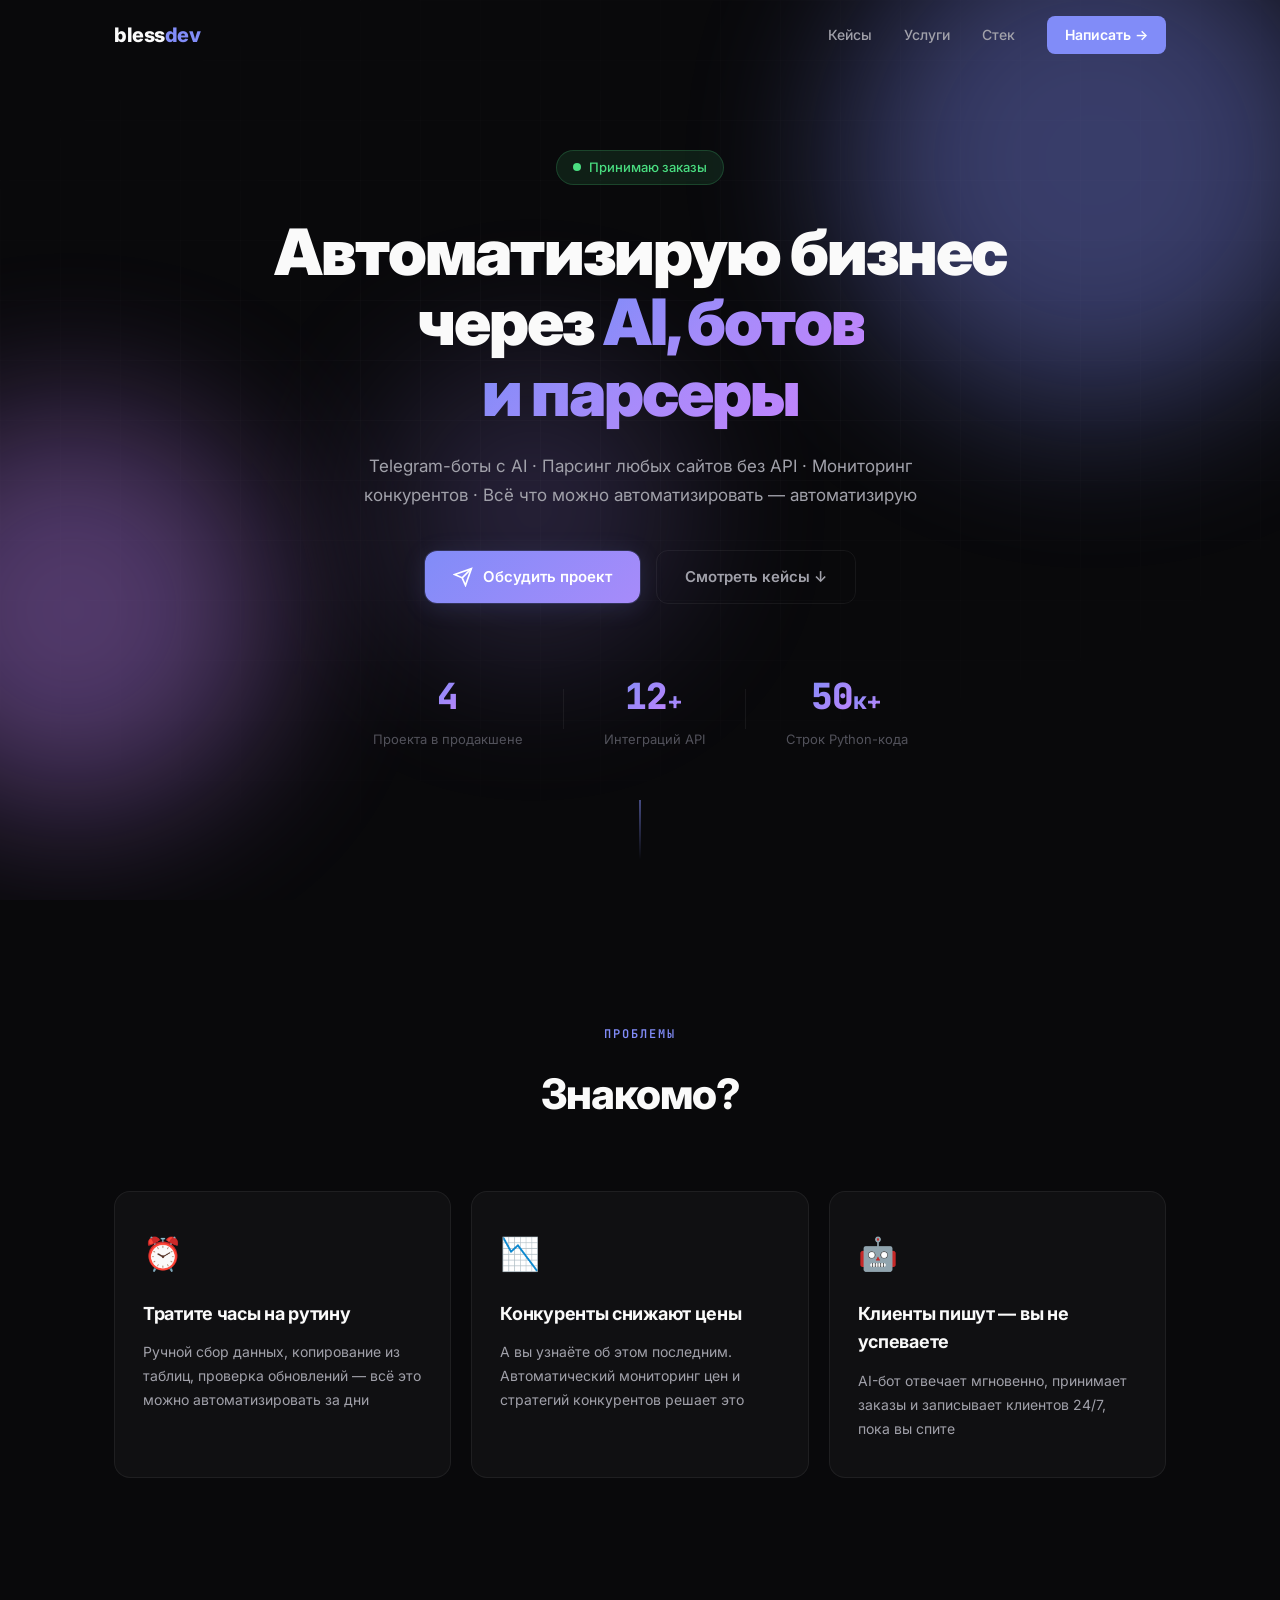
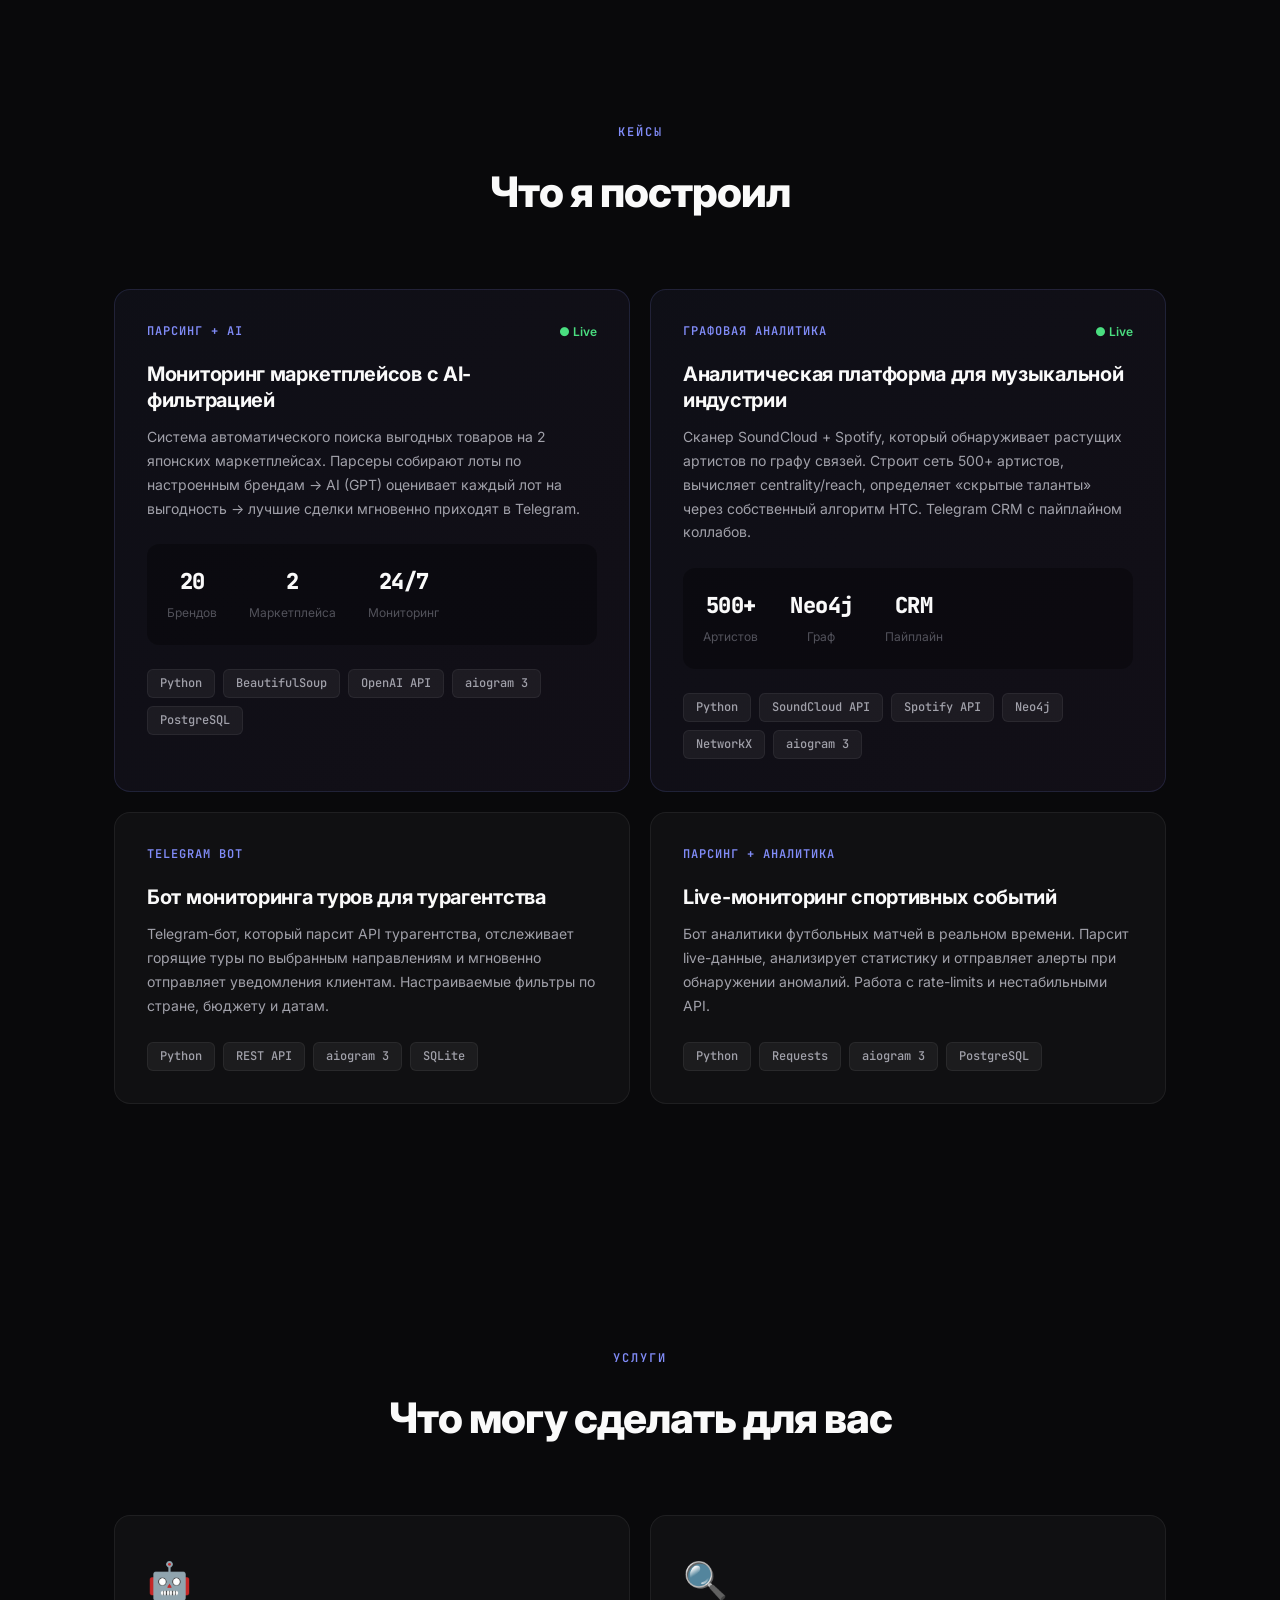
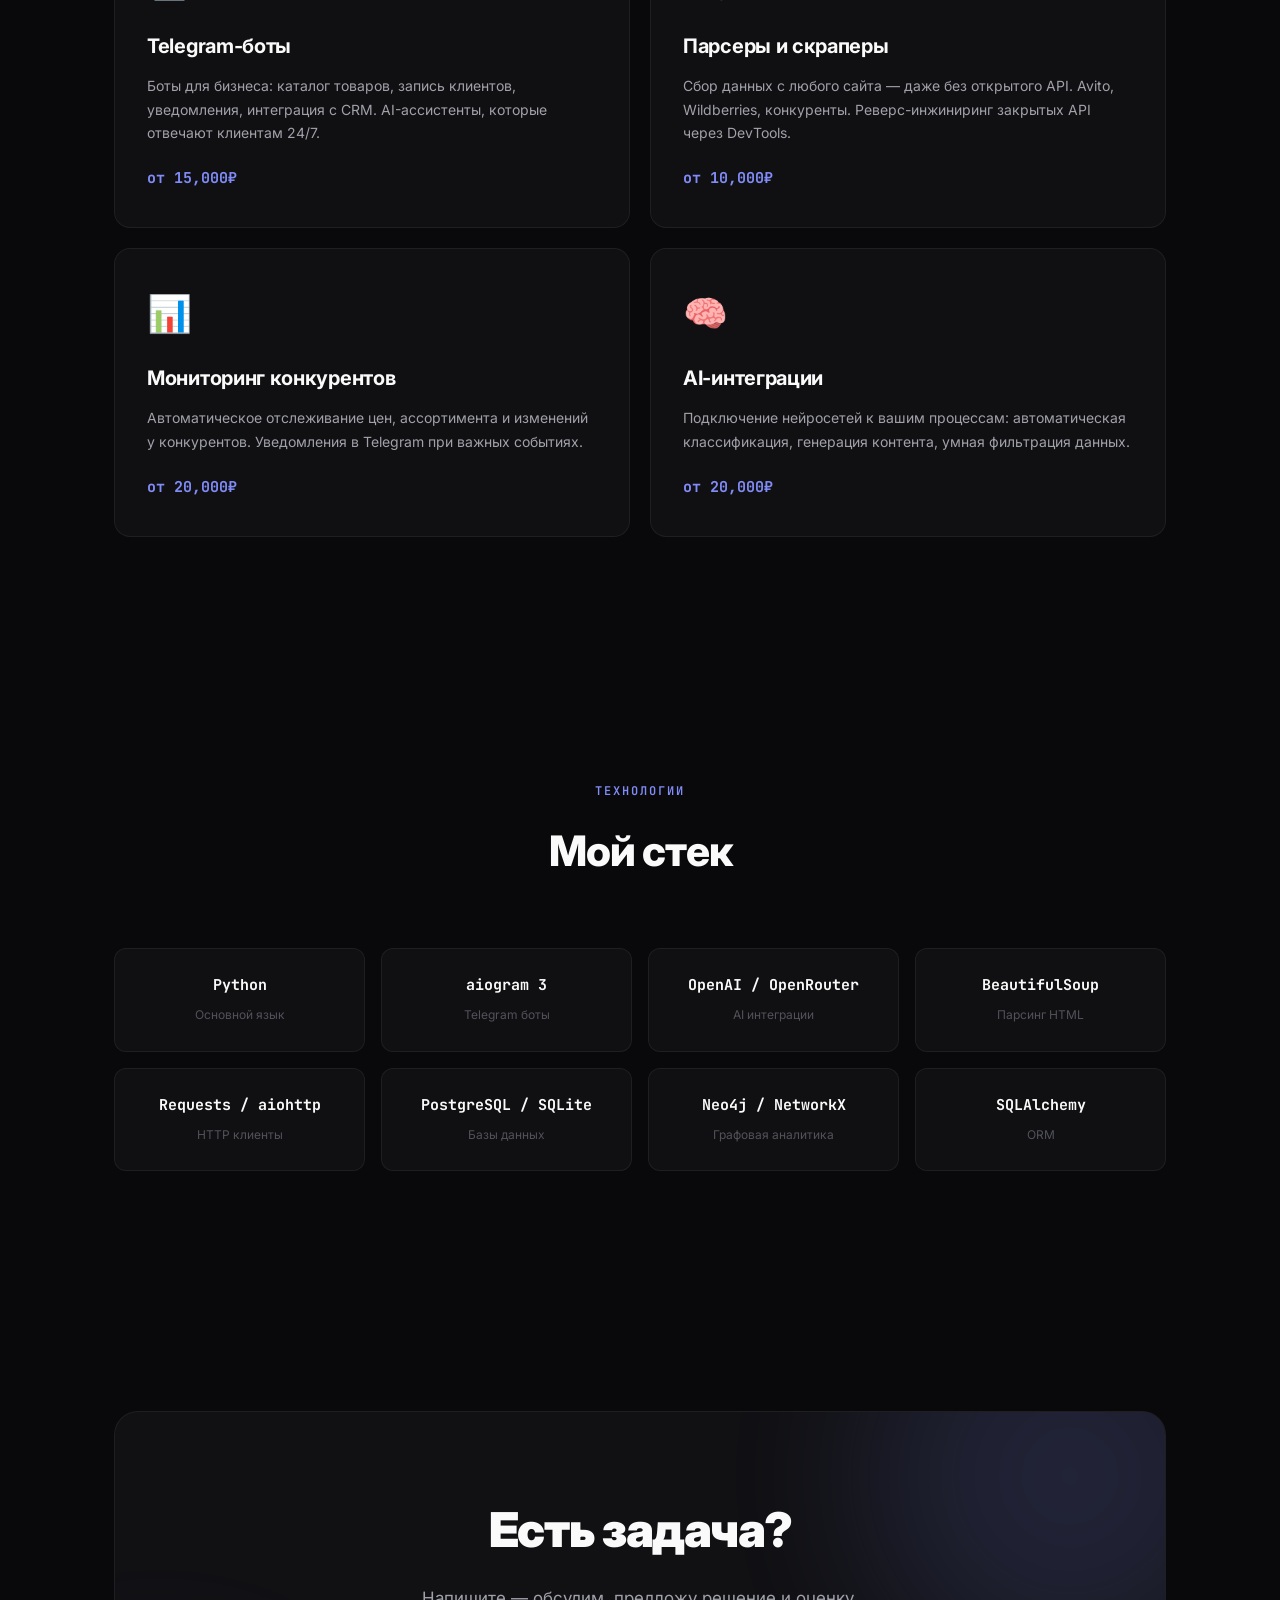
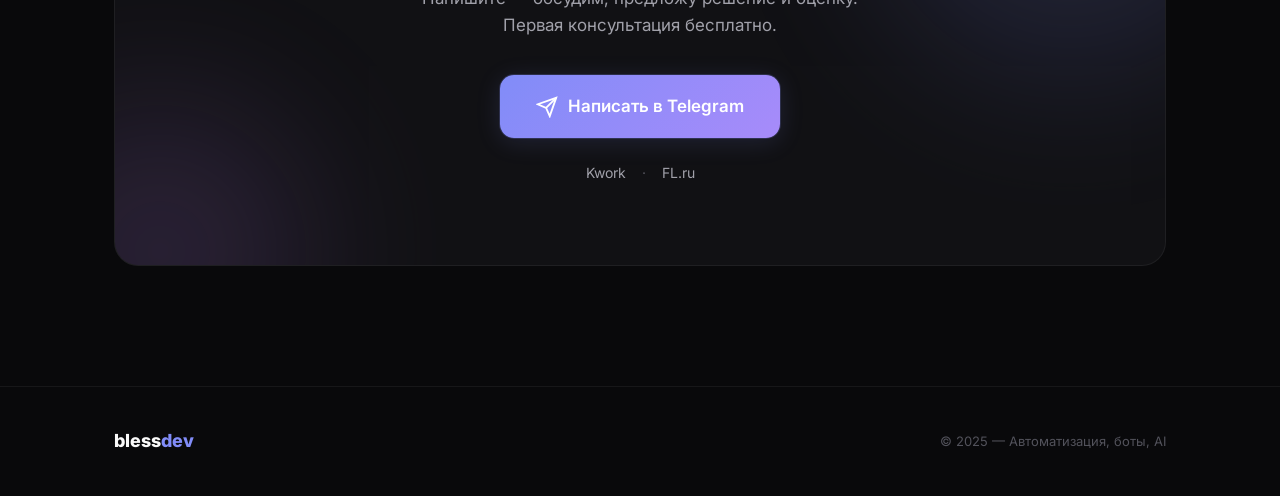
==== index.html @ cd373b8a "Initial portfolio site" ====
<!DOCTYPE html>
<html lang="ru">

<head>
    <meta charset="UTF-8">
    <meta name="viewport" content="width=device-width, initial-scale=1.0">
    <title>blessdev — Автоматизация бизнеса через AI, ботов и парсеры</title>
    <meta name="description"
        content="Разрабатываю Telegram-ботов, парсеры и AI-интеграции для бизнеса. Ваш конкурент уже автоматизировался — пора и вам.">
    <link rel="preconnect" href="https://fonts.googleapis.com">
    <link rel="preconnect" href="https://fonts.gstatic.com" crossorigin>
    <link
        href="https://fonts.googleapis.com/css2?family=Inter:wght@400;500;600;700;800;900&family=JetBrains+Mono:wght@400;500&display=swap"
        rel="stylesheet">
    <link rel="stylesheet" href="style.css">
</head>

<body>
    <!-- Cursor glow -->
    <div class="cursor-glow" id="cursorGlow"></div>

    <!-- Navigation -->
    <nav class="nav" id="nav">
        <div class="nav-container">
            <a href="#" class="nav-logo">bless<span>dev</span></a>
            <div class="nav-links">
                <a href="#cases">Кейсы</a>
                <a href="#services">Услуги</a>
                <a href="#stack">Стек</a>
                <a href="https://t.me/blessdev_off" target="_blank" class="nav-cta">Написать →</a>
            </div>
        </div>
    </nav>

    <!-- Hero -->
    <section class="hero" id="hero">
        <div class="hero-bg">
            <div class="grid-lines"></div>
            <div class="gradient-orb orb-1"></div>
            <div class="gradient-orb orb-2"></div>
            <div class="gradient-orb orb-3"></div>
        </div>
        <div class="hero-content">
            <div class="hero-badge">
                <span class="pulse"></span>
                Принимаю заказы
            </div>
            <h1>
                Автоматизирую бизнес<br>
                через <span class="gradient-text">AI, ботов</span><br>
                <span class="gradient-text">и парсеры</span>
            </h1>
            <p class="hero-sub">
                Telegram-боты с AI · Парсинг любых сайтов без API · Мониторинг конкурентов ·
                Всё что можно автоматизировать — автоматизирую
            </p>
            <div class="hero-actions">
                <a href="https://t.me/blessdev_off" target="_blank" class="btn btn-primary">
                    <svg width="20" height="20" viewBox="0 0 24 24" fill="none" stroke="currentColor" stroke-width="2">
                        <path d="M22 2L11 13" />
                        <path d="M22 2L15 22L11 13L2 9L22 2Z" />
                    </svg>
                    Обсудить проект
                </a>
                <a href="#cases" class="btn btn-ghost">Смотреть кейсы ↓</a>
            </div>
            <div class="hero-stats">
                <div class="stat">
                    <span class="stat-number" data-target="4">0</span>
                    <span class="stat-label">Проекта в продакшене</span>
                </div>
                <div class="stat-divider"></div>
                <div class="stat">
                    <span class="stat-number" data-target="12">0</span><span class="stat-suffix">+</span>
                    <span class="stat-label">Интеграций API</span>
                </div>
                <div class="stat-divider"></div>
                <div class="stat">
                    <span class="stat-number" data-target="50">0</span><span class="stat-suffix">к+</span>
                    <span class="stat-label">Строк Python-кода</span>
                </div>
            </div>
        </div>
        <div class="scroll-indicator">
            <div class="scroll-line"></div>
        </div>
    </section>

    <!-- Problems -->
    <section class="problems" id="problems">
        <div class="container">
            <div class="section-header">
                <span class="section-tag">Проблемы</span>
                <h2>Знакомо?</h2>
            </div>
            <div class="problems-grid">
                <div class="problem-card" data-delay="0">
                    <div class="problem-icon">⏰</div>
                    <h3>Тратите часы на рутину</h3>
                    <p>Ручной сбор данных, копирование из таблиц, проверка обновлений — всё это можно автоматизировать
                        за дни</p>
                </div>
                <div class="problem-card" data-delay="100">
                    <div class="problem-icon">📉</div>
                    <h3>Конкуренты снижают цены</h3>
                    <p>А вы узнаёте об этом последним. Автоматический мониторинг цен и стратегий конкурентов решает это
                    </p>
                </div>
                <div class="problem-card" data-delay="200">
                    <div class="problem-icon">🤖</div>
                    <h3>Клиенты пишут — вы не успеваете</h3>
                    <p>AI-бот отвечает мгновенно, принимает заказы и записывает клиентов 24/7, пока вы спите</p>
                </div>
            </div>
        </div>
    </section>

    <!-- Cases -->
    <section class="cases" id="cases">
        <div class="container">
            <div class="section-header">
                <span class="section-tag">Кейсы</span>
                <h2>Что я построил</h2>
            </div>
            <div class="cases-grid">

                <!-- Case 1 -->
                <div class="case-card featured">
                    <div class="case-header">
                        <span class="case-tag">Парсинг + AI</span>
                        <span class="case-status live">● Live</span>
                    </div>
                    <h3>Мониторинг маркетплейсов с AI-фильтрацией</h3>
                    <p>Система автоматического поиска выгодных товаров на 2 японских маркетплейсах. Парсеры собирают
                        лоты по настроенным брендам → AI (GPT) оценивает каждый лот на выгодность → лучшие сделки
                        мгновенно приходят в Telegram.</p>
                    <div class="case-metrics">
                        <div class="metric">
                            <span class="metric-value">20</span>
                            <span class="metric-label">Брендов</span>
                        </div>
                        <div class="metric">
                            <span class="metric-value">2</span>
                            <span class="metric-label">Маркетплейса</span>
                        </div>
                        <div class="metric">
                            <span class="metric-value">24/7</span>
                            <span class="metric-label">Мониторинг</span>
                        </div>
                    </div>
                    <div class="case-stack">
                        <span>Python</span>
                        <span>BeautifulSoup</span>
                        <span>OpenAI API</span>
                        <span>aiogram 3</span>
                        <span>PostgreSQL</span>
                    </div>
                </div>

                <!-- Case 2 -->
                <div class="case-card featured">
                    <div class="case-header">
                        <span class="case-tag">Графовая аналитика</span>
                        <span class="case-status live">● Live</span>
                    </div>
                    <h3>Аналитическая платформа для музыкальной индустрии</h3>
                    <p>Сканер SoundCloud + Spotify, который обнаруживает растущих артистов по графу связей. Строит сеть
                        500+ артистов, вычисляет centrality/reach, определяет «скрытые таланты» через собственный
                        алгоритм HTC. Telegram CRM с пайплайном коллабов.</p>
                    <div class="case-metrics">
                        <div class="metric">
                            <span class="metric-value">500+</span>
                            <span class="metric-label">Артистов</span>
                        </div>
                        <div class="metric">
                            <span class="metric-value">Neo4j</span>
                            <span class="metric-label">Граф</span>
                        </div>
                        <div class="metric">
                            <span class="metric-value">CRM</span>
                            <span class="metric-label">Пайплайн</span>
                        </div>
                    </div>
                    <div class="case-stack">
                        <span>Python</span>
                        <span>SoundCloud API</span>
                        <span>Spotify API</span>
                        <span>Neo4j</span>
                        <span>NetworkX</span>
                        <span>aiogram 3</span>
                    </div>
                </div>

                <!-- Case 3 -->
                <div class="case-card">
                    <div class="case-header">
                        <span class="case-tag">Telegram Bot</span>
                    </div>
                    <h3>Бот мониторинга туров для турагентства</h3>
                    <p>Telegram-бот, который парсит API турагентства, отслеживает горящие туры по выбранным направлениям
                        и мгновенно отправляет уведомления клиентам. Настраиваемые фильтры по стране, бюджету и датам.
                    </p>
                    <div class="case-stack">
                        <span>Python</span>
                        <span>REST API</span>
                        <span>aiogram 3</span>
                        <span>SQLite</span>
                    </div>
                </div>

                <!-- Case 4 -->
                <div class="case-card">
                    <div class="case-header">
                        <span class="case-tag">Парсинг + Аналитика</span>
                    </div>
                    <h3>Live-мониторинг спортивных событий</h3>
                    <p>Бот аналитики футбольных матчей в реальном времени. Парсит live-данные, анализирует статистику и
                        отправляет алерты при обнаружении аномалий. Работа с rate-limits и нестабильными API.</p>
                    <div class="case-stack">
                        <span>Python</span>
                        <span>Requests</span>
                        <span>aiogram 3</span>
                        <span>PostgreSQL</span>
                    </div>
                </div>

            </div>
        </div>
    </section>

    <!-- Services -->
    <section class="services" id="services">
        <div class="container">
            <div class="section-header">
                <span class="section-tag">Услуги</span>
                <h2>Что могу сделать для вас</h2>
            </div>
            <div class="services-grid">
                <div class="service-card">
                    <div class="service-icon">🤖</div>
                    <h3>Telegram-боты</h3>
                    <p>Боты для бизнеса: каталог товаров, запись клиентов, уведомления, интеграция с CRM. AI-ассистенты,
                        которые отвечают клиентам 24/7.</p>
                    <span class="service-price">от 15,000₽</span>
                </div>
                <div class="service-card">
                    <div class="service-icon">🔍</div>
                    <h3>Парсеры и скраперы</h3>
                    <p>Сбор данных с любого сайта — даже без открытого API. Avito, Wildberries, конкуренты.
                        Реверс-инжиниринг закрытых API через DevTools.</p>
                    <span class="service-price">от 10,000₽</span>
                </div>
                <div class="service-card">
                    <div class="service-icon">📊</div>
                    <h3>Мониторинг конкурентов</h3>
                    <p>Автоматическое отслеживание цен, ассортимента и изменений у конкурентов. Уведомления в Telegram
                        при важных событиях.</p>
                    <span class="service-price">от 20,000₽</span>
                </div>
                <div class="service-card">
                    <div class="service-icon">🧠</div>
                    <h3>AI-интеграции</h3>
                    <p>Подключение нейросетей к вашим процессам: автоматическая классификация, генерация контента, умная
                        фильтрация данных.</p>
                    <span class="service-price">от 20,000₽</span>
                </div>
            </div>
        </div>
    </section>

    <!-- Stack -->
    <section class="stack" id="stack">
        <div class="container">
            <div class="section-header">
                <span class="section-tag">Технологии</span>
                <h2>Мой стек</h2>
            </div>
            <div class="stack-grid">
                <div class="stack-item">
                    <span class="stack-name">Python</span>
                    <span class="stack-desc">Основной язык</span>
                </div>
                <div class="stack-item">
                    <span class="stack-name">aiogram 3</span>
                    <span class="stack-desc">Telegram боты</span>
                </div>
                <div class="stack-item">
                    <span class="stack-name">OpenAI / OpenRouter</span>
                    <span class="stack-desc">AI интеграции</span>
                </div>
                <div class="stack-item">
                    <span class="stack-name">BeautifulSoup</span>
                    <span class="stack-desc">Парсинг HTML</span>
                </div>
                <div class="stack-item">
                    <span class="stack-name">Requests / aiohttp</span>
                    <span class="stack-desc">HTTP клиенты</span>
                </div>
                <div class="stack-item">
                    <span class="stack-name">PostgreSQL / SQLite</span>
                    <span class="stack-desc">Базы данных</span>
                </div>
                <div class="stack-item">
                    <span class="stack-name">Neo4j / NetworkX</span>
                    <span class="stack-desc">Графовая аналитика</span>
                </div>
                <div class="stack-item">
                    <span class="stack-name">SQLAlchemy</span>
                    <span class="stack-desc">ORM</span>
                </div>
            </div>
        </div>
    </section>

    <!-- CTA -->
    <section class="cta" id="cta">
        <div class="container">
            <div class="cta-card">
                <div class="cta-bg">
                    <div class="gradient-orb orb-cta-1"></div>
                    <div class="gradient-orb orb-cta-2"></div>
                </div>
                <div class="cta-content">
                    <h2>Есть задача?</h2>
                    <p>Напишите — обсудим, предложу решение и оценку. Первая консультация бесплатно.</p>
                    <a href="https://t.me/blessdev_off" target="_blank" class="btn btn-primary btn-lg">
                        <svg width="22" height="22" viewBox="0 0 24 24" fill="none" stroke="currentColor"
                            stroke-width="2">
                            <path d="M22 2L11 13" />
                            <path d="M22 2L15 22L11 13L2 9L22 2Z" />
                        </svg>
                        Написать в Telegram
                    </a>
                    <div class="cta-links">
                        <a href="https://kwork.ru/user/bless_deniss" target="_blank">Kwork</a>
                        <span>·</span>
                        <a href="https://www.fl.ru/users/denisrypalov/portfolio/" target="_blank">FL.ru</a>
                    </div>
                </div>
            </div>
        </div>
    </section>

    <!-- Footer -->
    <footer class="footer">
        <div class="container">
            <div class="footer-content">
                <span class="footer-logo">bless<span>dev</span></span>
                <span class="footer-copy">© 2025 — Автоматизация, боты, AI</span>
            </div>
        </div>
    </footer>

    <script src="script.js"></script>
</body>

</html>
---- style.css ----
/* ============================================
   blessdev Portfolio — Dark Premium Theme
   ============================================ */

/* Reset & Base */
*, *::before, *::after {
    margin: 0;
    padding: 0;
    box-sizing: border-box;
}

:root {
    /* Colors */
    --bg-primary: #09090b;
    --bg-secondary: #111114;
    --bg-card: rgba(255, 255, 255, 0.03);
    --bg-card-hover: rgba(255, 255, 255, 0.06);
    --border: rgba(255, 255, 255, 0.06);
    --border-hover: rgba(255, 255, 255, 0.12);

    --text-primary: #fafafa;
    --text-secondary: #a1a1aa;
    --text-muted: #52525b;

    --accent-1: #818cf8;   /* indigo */
    --accent-2: #a78bfa;   /* violet */
    --accent-3: #c084fc;   /* purple */
    --accent-glow: rgba(129, 140, 248, 0.15);

    --green: #4ade80;

    /* Typography */
    --font-main: 'Inter', -apple-system, BlinkMacSystemFont, sans-serif;
    --font-mono: 'JetBrains Mono', 'Fira Code', monospace;

    /* Spacing */
    --container: 1100px;
    --section-gap: 120px;

    /* Transitions */
    --ease: cubic-bezier(0.16, 1, 0.3, 1);
}

html {
    scroll-behavior: smooth;
    -webkit-font-smoothing: antialiased;
    -moz-osx-font-smoothing: grayscale;
}

body {
    font-family: var(--font-main);
    background: var(--bg-primary);
    color: var(--text-primary);
    line-height: 1.6;
    overflow-x: hidden;
}

a {
    color: inherit;
    text-decoration: none;
}

/* Container */
.container {
    max-width: var(--container);
    margin: 0 auto;
    padding: 0 24px;
}

/* ── Cursor Glow ── */
.cursor-glow {
    position: fixed;
    width: 600px;
    height: 600px;
    border-radius: 50%;
    background: radial-gradient(circle, var(--accent-glow) 0%, transparent 70%);
    pointer-events: none;
    z-index: 0;
    transform: translate(-50%, -50%);
    opacity: 0;
    transition: opacity 0.3s ease;
}

/* ── Navigation ── */
.nav {
    position: fixed;
    top: 0;
    left: 0;
    right: 0;
    z-index: 100;
    padding: 16px 0;
    transition: all 0.3s var(--ease);
}

.nav.scrolled {
    background: rgba(9, 9, 11, 0.85);
    backdrop-filter: blur(20px);
    -webkit-backdrop-filter: blur(20px);
    border-bottom: 1px solid var(--border);
}

.nav-container {
    max-width: var(--container);
    margin: 0 auto;
    padding: 0 24px;
    display: flex;
    align-items: center;
    justify-content: space-between;
}

.nav-logo {
    font-weight: 800;
    font-size: 20px;
    letter-spacing: -0.5px;
    color: var(--text-primary);
}

.nav-logo span {
    color: var(--accent-1);
}

.nav-links {
    display: flex;
    align-items: center;
    gap: 32px;
}

.nav-links a {
    font-size: 14px;
    font-weight: 500;
    color: var(--text-secondary);
    transition: color 0.2s;
}

.nav-links a:hover {
    color: var(--text-primary);
}

.nav-cta {
    padding: 8px 18px;
    border-radius: 8px;
    background: var(--accent-1) !important;
    color: white !important;
    font-weight: 600 !important;
    transition: all 0.2s var(--ease) !important;
}

.nav-cta:hover {
    background: var(--accent-2) !important;
    transform: translateY(-1px);
}

/* ── Hero ── */
.hero {
    position: relative;
    min-height: 100vh;
    display: flex;
    align-items: center;
    justify-content: center;
    overflow: hidden;
}

.hero-bg {
    position: absolute;
    inset: 0;
    overflow: hidden;
}

.grid-lines {
    position: absolute;
    inset: 0;
    background-image:
        linear-gradient(rgba(255,255,255,0.02) 1px, transparent 1px),
        linear-gradient(90deg, rgba(255,255,255,0.02) 1px, transparent 1px);
    background-size: 60px 60px;
    mask-image: radial-gradient(ellipse 80% 60% at 50% 40%, black, transparent);
}

.gradient-orb {
    position: absolute;
    border-radius: 50%;
    filter: blur(80px);
    opacity: 0.4;
    animation: float 8s ease-in-out infinite;
}

.orb-1 {
    width: 500px;
    height: 500px;
    background: var(--accent-1);
    top: -10%;
    right: -5%;
    animation-delay: 0s;
}

.orb-2 {
    width: 400px;
    height: 400px;
    background: var(--accent-3);
    bottom: 10%;
    left: -10%;
    animation-delay: -3s;
}

.orb-3 {
    width: 300px;
    height: 300px;
    background: var(--accent-2);
    top: 40%;
    left: 30%;
    opacity: 0.2;
    animation-delay: -5s;
}

@keyframes float {
    0%, 100% { transform: translate(0, 0) scale(1); }
    33% { transform: translate(30px, -20px) scale(1.05); }
    66% { transform: translate(-20px, 20px) scale(0.95); }
}

.hero-content {
    position: relative;
    z-index: 1;
    text-align: center;
    padding: 0 24px;
    max-width: 800px;
}

.hero-badge {
    display: inline-flex;
    align-items: center;
    gap: 8px;
    padding: 6px 16px;
    border-radius: 100px;
    background: rgba(74, 222, 128, 0.1);
    border: 1px solid rgba(74, 222, 128, 0.2);
    font-size: 13px;
    font-weight: 500;
    color: var(--green);
    margin-bottom: 32px;
    animation: fadeUp 0.8s var(--ease) both;
}

.pulse {
    width: 8px;
    height: 8px;
    border-radius: 50%;
    background: var(--green);
    animation: pulse 2s ease-in-out infinite;
}

@keyframes pulse {
    0%, 100% { opacity: 1; box-shadow: 0 0 0 0 rgba(74, 222, 128, 0.4); }
    50% { opacity: 0.7; box-shadow: 0 0 0 8px rgba(74, 222, 128, 0); }
}

.hero h1 {
    font-size: clamp(36px, 6vw, 64px);
    font-weight: 900;
    line-height: 1.1;
    letter-spacing: -2px;
    margin-bottom: 24px;
    animation: fadeUp 0.8s var(--ease) 0.1s both;
}

.gradient-text {
    background: linear-gradient(135deg, var(--accent-1), var(--accent-2), var(--accent-3));
    -webkit-background-clip: text;
    -webkit-text-fill-color: transparent;
    background-clip: text;
}

.hero-sub {
    font-size: 17px;
    color: var(--text-secondary);
    max-width: 560px;
    margin: 0 auto 40px;
    line-height: 1.7;
    animation: fadeUp 0.8s var(--ease) 0.2s both;
}

.hero-actions {
    display: flex;
    align-items: center;
    justify-content: center;
    gap: 16px;
    margin-bottom: 64px;
    animation: fadeUp 0.8s var(--ease) 0.3s both;
}

/* Buttons */
.btn {
    display: inline-flex;
    align-items: center;
    gap: 10px;
    padding: 14px 28px;
    border-radius: 12px;
    font-size: 15px;
    font-weight: 600;
    cursor: pointer;
    transition: all 0.25s var(--ease);
    border: none;
    text-decoration: none;
}

.btn-primary {
    background: linear-gradient(135deg, var(--accent-1), var(--accent-2));
    color: white;
    box-shadow: 0 4px 24px var(--accent-glow), 0 0 0 1px rgba(129, 140, 248, 0.2);
}

.btn-primary:hover {
    transform: translateY(-2px);
    box-shadow: 0 8px 40px rgba(129, 140, 248, 0.3), 0 0 0 1px rgba(129, 140, 248, 0.3);
}

.btn-ghost {
    background: transparent;
    color: var(--text-secondary);
    border: 1px solid var(--border);
}

.btn-ghost:hover {
    border-color: var(--border-hover);
    color: var(--text-primary);
    background: var(--bg-card);
}

.btn-lg {
    padding: 18px 36px;
    font-size: 17px;
    border-radius: 14px;
}

/* Hero Stats */
.hero-stats {
    display: flex;
    align-items: center;
    justify-content: center;
    gap: 40px;
    animation: fadeUp 0.8s var(--ease) 0.4s both;
}

.stat {
    text-align: center;
}

.stat-number {
    font-size: 36px;
    font-weight: 800;
    letter-spacing: -1px;
    font-family: var(--font-mono);
    background: linear-gradient(135deg, var(--accent-1), var(--accent-3));
    -webkit-background-clip: text;
    -webkit-text-fill-color: transparent;
    background-clip: text;
}

.stat-suffix {
    font-size: 24px;
    font-weight: 700;
    background: linear-gradient(135deg, var(--accent-1), var(--accent-3));
    -webkit-background-clip: text;
    -webkit-text-fill-color: transparent;
    background-clip: text;
}

.stat-label {
    display: block;
    font-size: 13px;
    color: var(--text-muted);
    margin-top: 4px;
}

.stat-divider {
    width: 1px;
    height: 40px;
    background: var(--border);
}

/* Scroll Indicator */
.scroll-indicator {
    position: absolute;
    bottom: 40px;
    left: 50%;
    transform: translateX(-50%);
}

.scroll-line {
    width: 1px;
    height: 60px;
    background: linear-gradient(to bottom, var(--accent-1), transparent);
    animation: scrollPulse 2s ease-in-out infinite;
}

@keyframes scrollPulse {
    0%, 100% { opacity: 0.3; height: 60px; }
    50% { opacity: 1; height: 80px; }
}

/* ── Section Header ── */
.section-header {
    text-align: center;
    margin-bottom: 64px;
}

.section-tag {
    display: inline-block;
    font-size: 12px;
    font-weight: 600;
    text-transform: uppercase;
    letter-spacing: 2px;
    color: var(--accent-1);
    margin-bottom: 16px;
    font-family: var(--font-mono);
}

.section-header h2 {
    font-size: clamp(28px, 4vw, 42px);
    font-weight: 800;
    letter-spacing: -1px;
}

/* ── Problems ── */
.problems {
    padding: var(--section-gap) 0;
}

.problems-grid {
    display: grid;
    grid-template-columns: repeat(3, 1fr);
    gap: 20px;
}

.problem-card {
    padding: 36px 28px;
    border-radius: 16px;
    background: var(--bg-card);
    border: 1px solid var(--border);
    transition: all 0.3s var(--ease);
    opacity: 0;
    transform: translateY(20px);
}

.problem-card.visible {
    opacity: 1;
    transform: translateY(0);
}

.problem-card:hover {
    background: var(--bg-card-hover);
    border-color: var(--border-hover);
    transform: translateY(-4px);
}

.problem-icon {
    font-size: 32px;
    margin-bottom: 20px;
}

.problem-card h3 {
    font-size: 18px;
    font-weight: 700;
    margin-bottom: 12px;
    letter-spacing: -0.3px;
}

.problem-card p {
    font-size: 14px;
    color: var(--text-secondary);
    line-height: 1.7;
}

/* ── Cases ── */
.cases {
    padding: var(--section-gap) 0;
}

.cases-grid {
    display: grid;
    grid-template-columns: repeat(2, 1fr);
    gap: 20px;
}

.case-card {
    padding: 32px;
    border-radius: 16px;
    background: var(--bg-card);
    border: 1px solid var(--border);
    transition: all 0.4s var(--ease);
    opacity: 0;
    transform: translateY(20px);
}

.case-card.visible {
    opacity: 1;
    transform: translateY(0);
}

.case-card:hover {
    background: var(--bg-card-hover);
    border-color: var(--border-hover);
    transform: translateY(-4px);
}

.case-card.featured {
    background: linear-gradient(135deg, rgba(129, 140, 248, 0.05), rgba(192, 132, 252, 0.05));
    border-color: rgba(129, 140, 248, 0.15);
}

.case-card.featured:hover {
    border-color: rgba(129, 140, 248, 0.3);
}

.case-header {
    display: flex;
    align-items: center;
    justify-content: space-between;
    margin-bottom: 20px;
}

.case-tag {
    font-size: 12px;
    font-weight: 600;
    color: var(--accent-1);
    font-family: var(--font-mono);
    text-transform: uppercase;
    letter-spacing: 1px;
}

.case-status {
    font-size: 12px;
    font-weight: 600;
    display: flex;
    align-items: center;
    gap: 6px;
}

.case-status.live {
    color: var(--green);
}

.case-card h3 {
    font-size: 20px;
    font-weight: 700;
    letter-spacing: -0.3px;
    margin-bottom: 12px;
    line-height: 1.3;
}

.case-card p {
    font-size: 14px;
    color: var(--text-secondary);
    line-height: 1.7;
    margin-bottom: 24px;
}

.case-metrics {
    display: flex;
    gap: 32px;
    margin-bottom: 24px;
    padding: 20px;
    border-radius: 12px;
    background: rgba(0, 0, 0, 0.3);
}

.metric {
    text-align: center;
}

.metric-value {
    display: block;
    font-size: 22px;
    font-weight: 800;
    letter-spacing: -0.5px;
    font-family: var(--font-mono);
    color: var(--text-primary);
}

.metric-label {
    font-size: 12px;
    color: var(--text-muted);
}

.case-stack {
    display: flex;
    flex-wrap: wrap;
    gap: 8px;
}

.case-stack span {
    padding: 4px 12px;
    border-radius: 6px;
    font-size: 12px;
    font-weight: 500;
    background: rgba(255, 255, 255, 0.05);
    color: var(--text-secondary);
    border: 1px solid var(--border);
    font-family: var(--font-mono);
}

/* ── Services ── */
.services {
    padding: var(--section-gap) 0;
}

.services-grid {
    display: grid;
    grid-template-columns: repeat(2, 1fr);
    gap: 20px;
}

.service-card {
    padding: 36px 32px;
    border-radius: 16px;
    background: var(--bg-card);
    border: 1px solid var(--border);
    transition: all 0.3s var(--ease);
    position: relative;
    overflow: hidden;
    opacity: 0;
    transform: translateY(20px);
}

.service-card.visible {
    opacity: 1;
    transform: translateY(0);
}

.service-card:hover {
    background: var(--bg-card-hover);
    border-color: var(--border-hover);
    transform: translateY(-4px);
}

.service-icon {
    font-size: 36px;
    margin-bottom: 20px;
}

.service-card h3 {
    font-size: 20px;
    font-weight: 700;
    margin-bottom: 12px;
    letter-spacing: -0.3px;
}

.service-card p {
    font-size: 14px;
    color: var(--text-secondary);
    line-height: 1.7;
    margin-bottom: 20px;
}

.service-price {
    font-size: 15px;
    font-weight: 700;
    color: var(--accent-1);
    font-family: var(--font-mono);
}

/* ── Stack ── */
.stack {
    padding: var(--section-gap) 0;
}

.stack-grid {
    display: grid;
    grid-template-columns: repeat(4, 1fr);
    gap: 16px;
}

.stack-item {
    padding: 24px;
    border-radius: 12px;
    background: var(--bg-card);
    border: 1px solid var(--border);
    text-align: center;
    transition: all 0.3s var(--ease);
    opacity: 0;
    transform: translateY(20px);
}

.stack-item.visible {
    opacity: 1;
    transform: translateY(0);
}

.stack-item:hover {
    background: var(--bg-card-hover);
    border-color: var(--border-hover);
    transform: translateY(-2px);
}

.stack-name {
    display: block;
    font-size: 15px;
    font-weight: 700;
    margin-bottom: 4px;
    font-family: var(--font-mono);
}

.stack-desc {
    font-size: 12px;
    color: var(--text-muted);
}

/* ── CTA ── */
.cta {
    padding: var(--section-gap) 0;
}

.cta-card {
    position: relative;
    padding: 80px 40px;
    border-radius: 24px;
    background: var(--bg-secondary);
    border: 1px solid var(--border);
    text-align: center;
    overflow: hidden;
}

.cta-bg {
    position: absolute;
    inset: 0;
    overflow: hidden;
}

.orb-cta-1 {
    width: 400px;
    height: 400px;
    background: var(--accent-1);
    top: -30%;
    right: -10%;
    opacity: 0.15;
}

.orb-cta-2 {
    width: 300px;
    height: 300px;
    background: var(--accent-3);
    bottom: -30%;
    left: -10%;
    opacity: 0.15;
}

.cta-content {
    position: relative;
    z-index: 1;
}

.cta-content h2 {
    font-size: clamp(32px, 5vw, 48px);
    font-weight: 900;
    letter-spacing: -1.5px;
    margin-bottom: 16px;
}

.cta-content p {
    font-size: 17px;
    color: var(--text-secondary);
    margin-bottom: 36px;
    max-width: 460px;
    margin-left: auto;
    margin-right: auto;
}

.cta-links {
    margin-top: 24px;
    display: flex;
    align-items: center;
    justify-content: center;
    gap: 16px;
    font-size: 14px;
    color: var(--text-muted);
}

.cta-links a {
    color: var(--text-secondary);
    transition: color 0.2s;
}

.cta-links a:hover {
    color: var(--accent-1);
}

/* ── Footer ── */
.footer {
    padding: 40px 0;
    border-top: 1px solid var(--border);
}

.footer-content {
    display: flex;
    align-items: center;
    justify-content: space-between;
}

.footer-logo {
    font-weight: 800;
    font-size: 18px;
}

.footer-logo span {
    color: var(--accent-1);
}

.footer-copy {
    font-size: 13px;
    color: var(--text-muted);
}

/* ── Animations ── */
@keyframes fadeUp {
    from {
        opacity: 0;
        transform: translateY(24px);
    }
    to {
        opacity: 1;
        transform: translateY(0);
    }
}

/* ── Responsive ── */
@media (max-width: 768px) {
    :root {
        --section-gap: 80px;
    }

    .nav-links a:not(.nav-cta) {
        display: none;
    }

    .hero h1 {
        letter-spacing: -1px;
    }

    .hero-actions {
        flex-direction: column;
    }

    .hero-stats {
        flex-direction: column;
        gap: 24px;
    }

    .stat-divider {
        width: 40px;
        height: 1px;
    }

    .problems-grid,
    .cases-grid,
    .services-grid {
        grid-template-columns: 1fr;
    }

    .stack-grid {
        grid-template-columns: repeat(2, 1fr);
    }

    .case-metrics {
        gap: 16px;
    }

    .footer-content {
        flex-direction: column;
        gap: 12px;
        text-align: center;
    }
}

@media (max-width: 480px) {
    .stack-grid {
        grid-template-columns: 1fr;
    }

    .case-metrics {
        flex-direction: column;
        gap: 12px;
    }
}
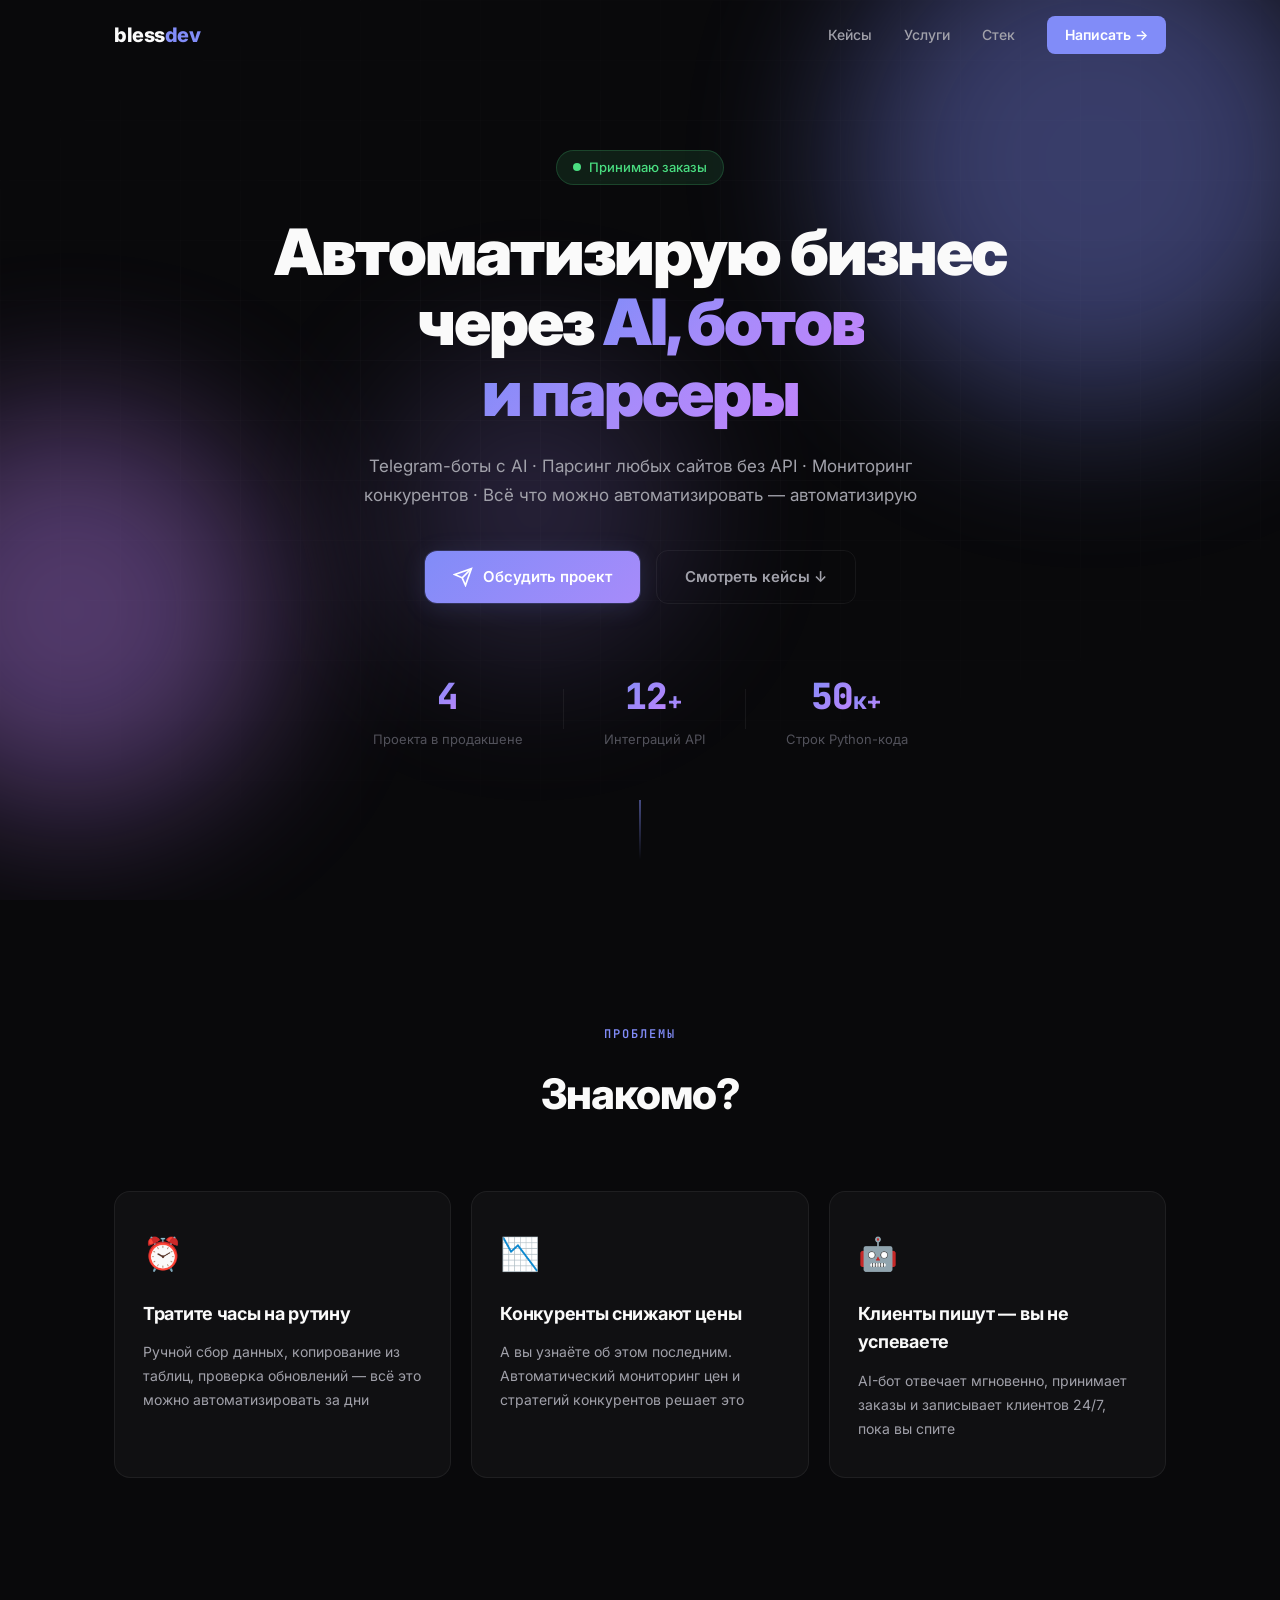
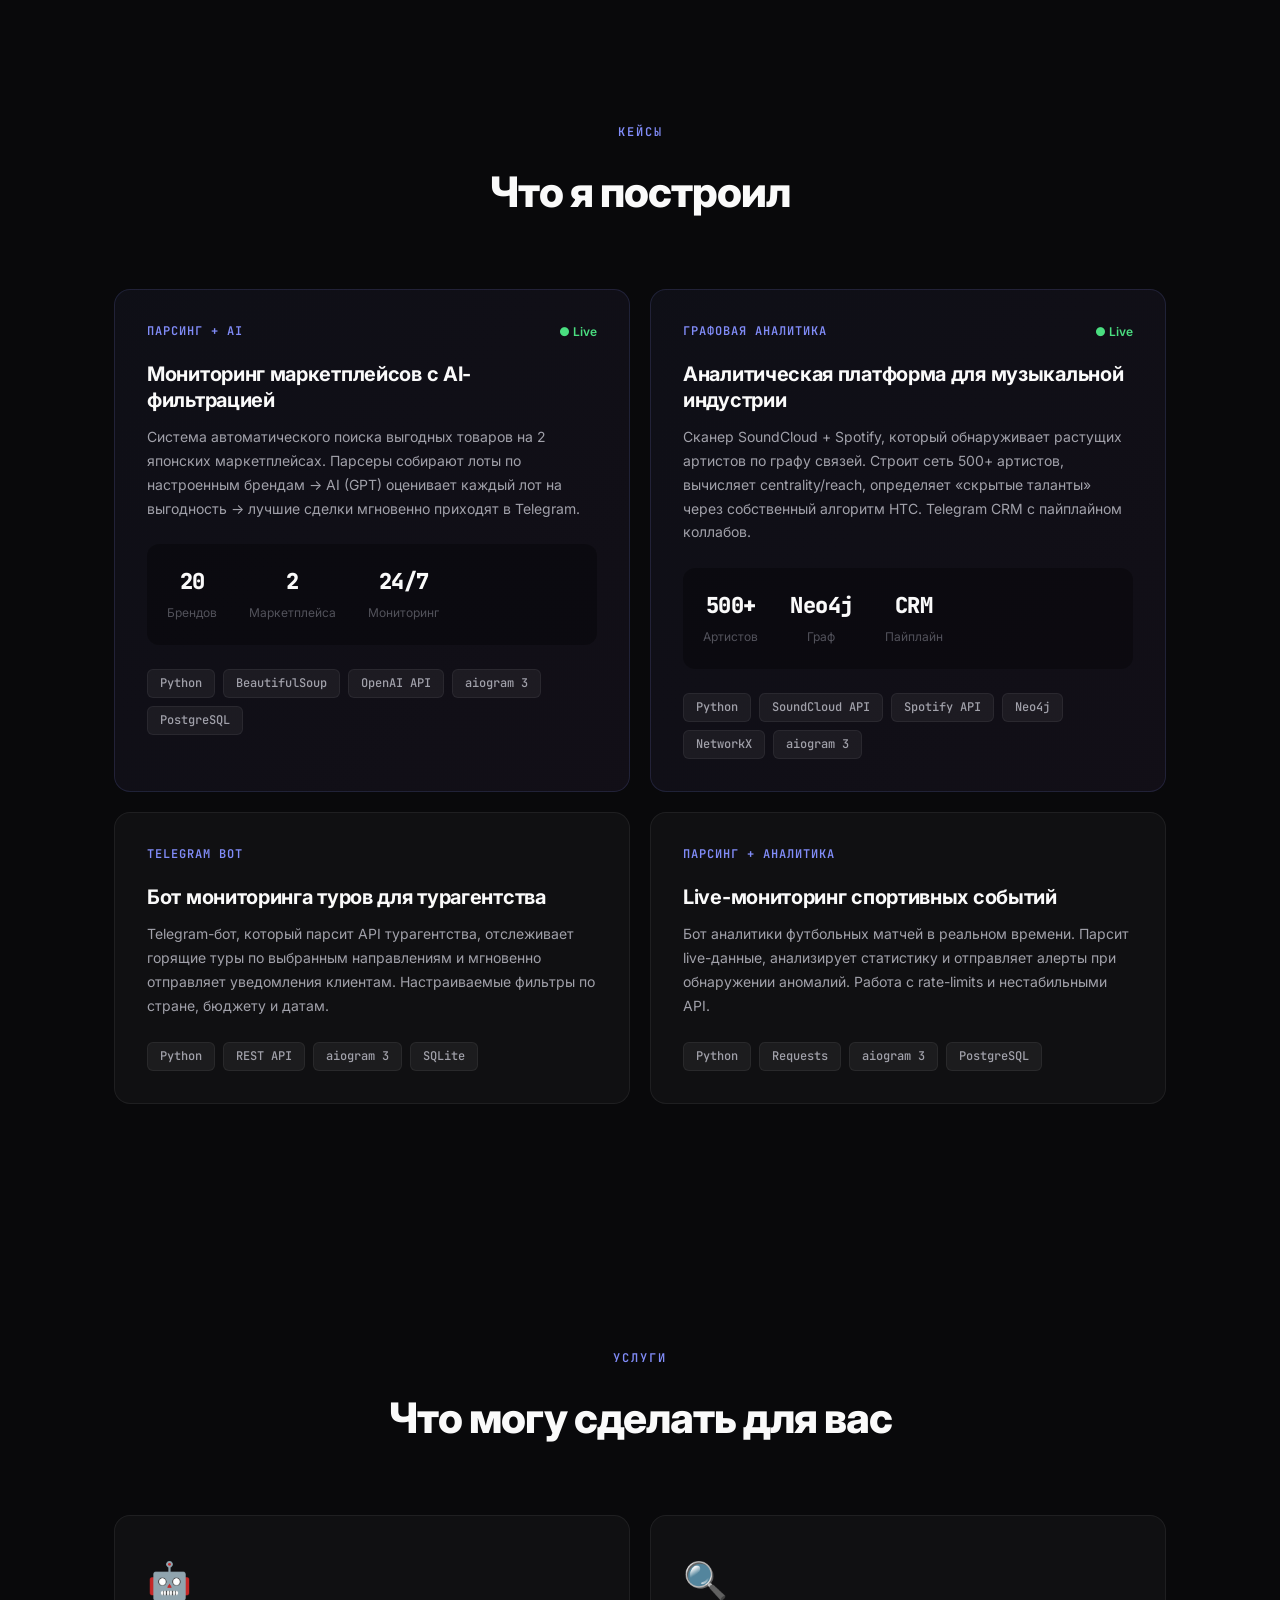
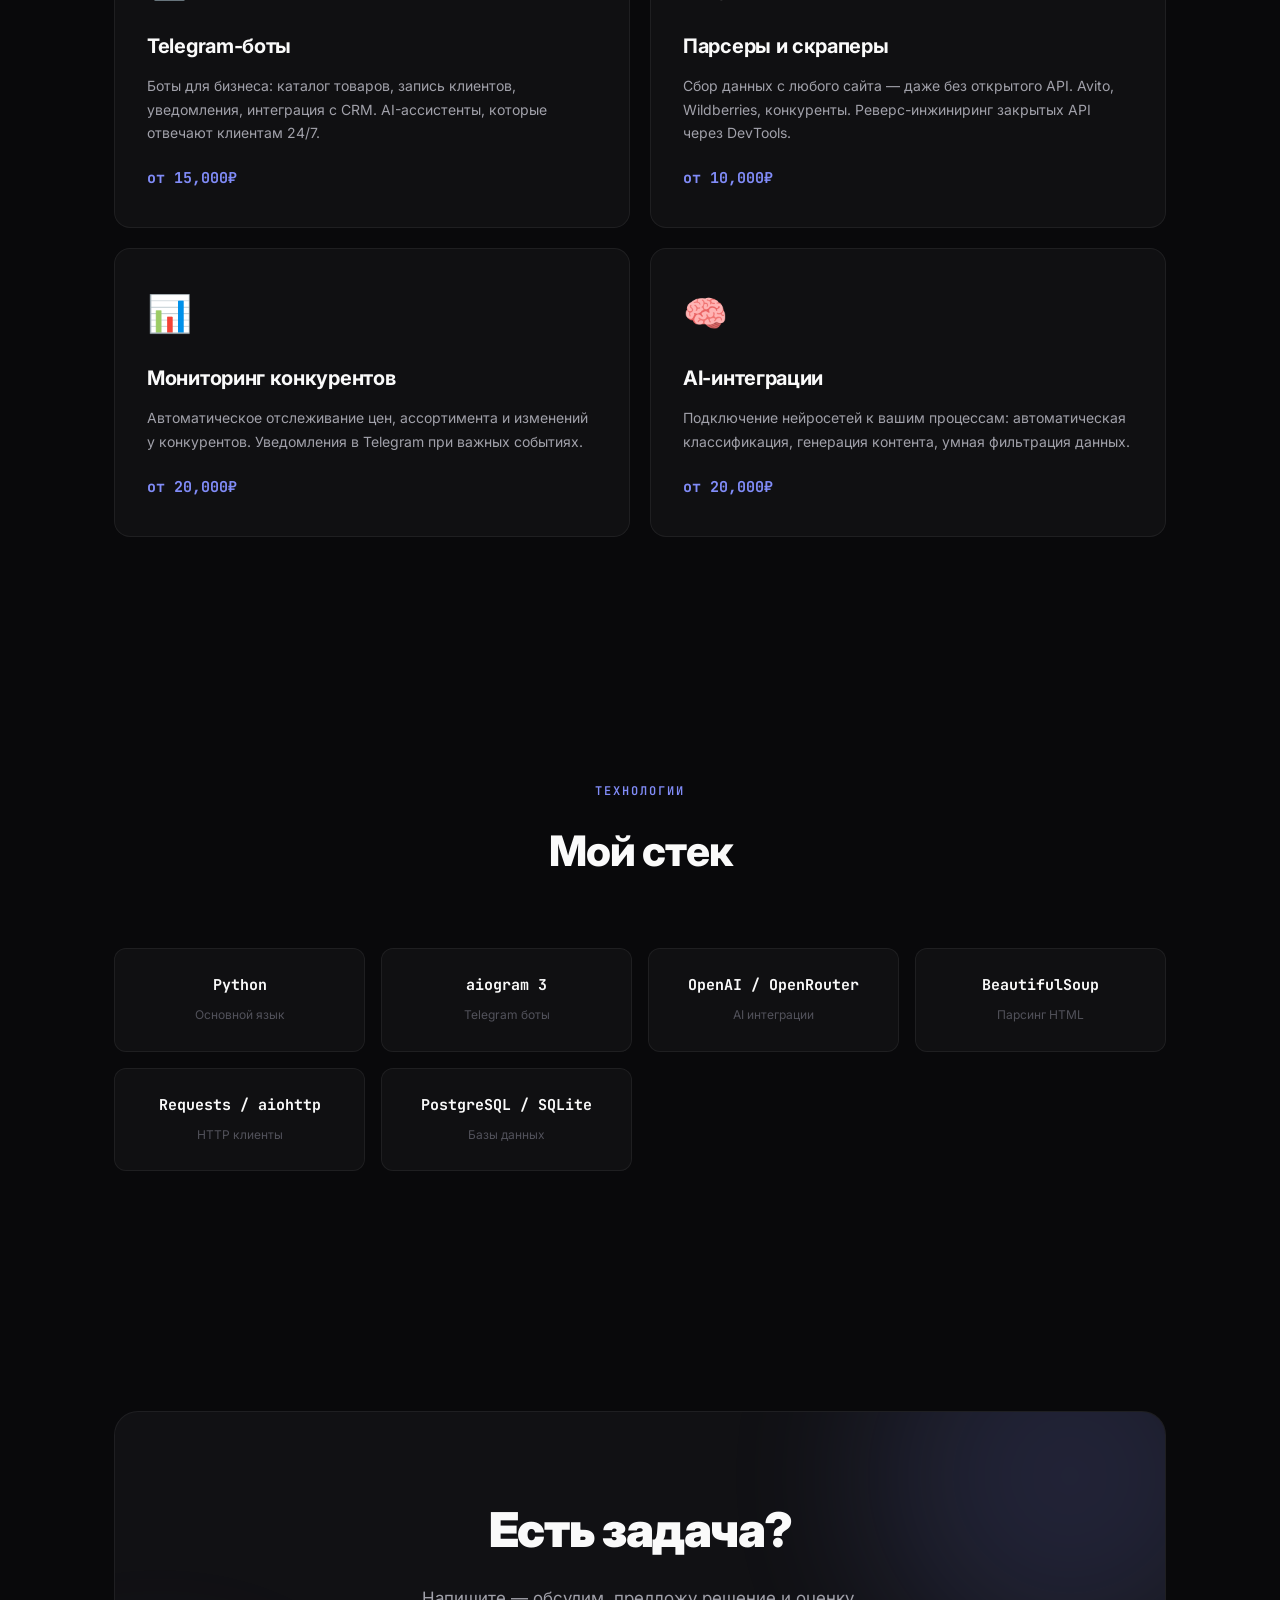
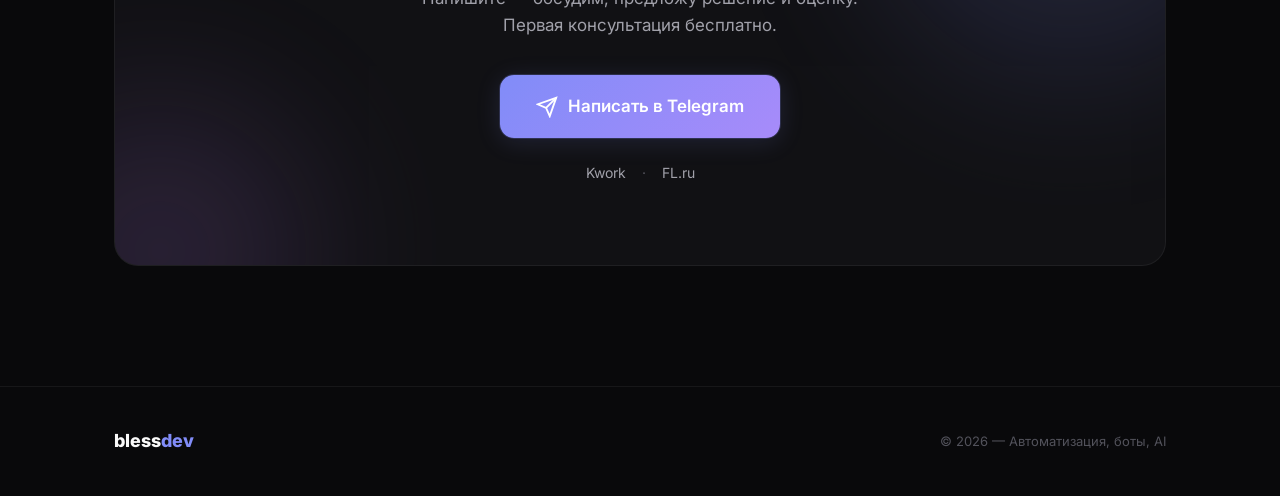
==== commit fe6c5bb1: "Update meta tags and improve HTML structure" ====
--- a/index.html
+++ b/index.html
@@ -5,13 +5,25 @@
     <meta charset="UTF-8">
     <meta name="viewport" content="width=device-width, initial-scale=1.0">
     <title>blessdev — Автоматизация бизнеса через AI, ботов и парсеры</title>
-    <meta name="description"
-        content="Разрабатываю Telegram-ботов, парсеры и AI-интеграции для бизнеса. Ваш конкурент уже автоматизировался — пора и вам.">
+    <meta name="description" content="Разрабатываю Telegram-ботов, парсеры и AI-интеграции для бизнеса. Ваш конкурент уже автоматизировался — пора и вам.">
+
+    <!-- OG / Telegram preview -->
+    <meta property="og:title" content="blessdev — Автоматизация через AI и ботов">
+    <meta property="og:description" content="Telegram-боты, парсеры, AI-интеграции для бизнеса. Первая консультация бесплатно.">
+    <meta property="og:url" content="https://mrbeastie.github.io">
+    <meta property="og:type" content="website">
+    <meta property="og:image" content="https://mrbeastie.github.io/og.png">
+    <meta name="twitter:card" content="summary_large_image">
+    <meta name="twitter:title" content="blessdev — Автоматизация через AI и ботов">
+    <meta name="twitter:description" content="Telegram-боты, парсеры, AI-интеграции для бизнеса.">
+    <meta name="twitter:image" content="https://mrbeastie.github.io/og.png">
+
+    <!-- Favicon -->
+    <link rel="icon" href="data:image/svg+xml,<svg xmlns='http://www.w3.org/2000/svg' viewBox='0 0 100 100'><text y='.9em' font-size='90'>⚡</text></svg>">
+
     <link rel="preconnect" href="https://fonts.googleapis.com">
     <link rel="preconnect" href="https://fonts.gstatic.com" crossorigin>
-    <link
-        href="https://fonts.googleapis.com/css2?family=Inter:wght@400;500;600;700;800;900&family=JetBrains+Mono:wght@400;500&display=swap"
-        rel="stylesheet">
+    <link href="https://fonts.googleapis.com/css2?family=Inter:wght@400;500;600;700;800;900&family=JetBrains+Mono:wght@400;500&display=swap" rel="stylesheet">
     <link rel="stylesheet" href="style.css">
 </head>
 
@@ -23,12 +35,15 @@
     <nav class="nav" id="nav">
         <div class="nav-container">
             <a href="#" class="nav-logo">bless<span>dev</span></a>
-            <div class="nav-links">
-                <a href="#cases">Кейсы</a>
-                <a href="#services">Услуги</a>
-                <a href="#stack">Стек</a>
+            <div class="nav-links" id="navLinks">
+                <a href="#cases" onclick="closeMenu()">Кейсы</a>
+                <a href="#services" onclick="closeMenu()">Услуги</a>
+                <a href="#stack" onclick="closeMenu()">Стек</a>
                 <a href="https://t.me/blessdev_off" target="_blank" class="nav-cta">Написать →</a>
             </div>
+            <button class="burger" id="burger" onclick="toggleMenu()" aria-label="Меню">
+                <span></span><span></span><span></span>
+            </button>
         </div>
     </nav>
 
@@ -57,8 +72,7 @@
             <div class="hero-actions">
                 <a href="https://t.me/blessdev_off" target="_blank" class="btn btn-primary">
                     <svg width="20" height="20" viewBox="0 0 24 24" fill="none" stroke="currentColor" stroke-width="2">
-                        <path d="M22 2L11 13" />
-                        <path d="M22 2L15 22L11 13L2 9L22 2Z" />
+                        <path d="M22 2L11 13" /><path d="M22 2L15 22L11 13L2 9L22 2Z" />
                     </svg>
                     Обсудить проект
                 </a>
@@ -81,7 +95,7 @@
                 </div>
             </div>
         </div>
-        <div class="scroll-indicator">
+        <div class="scroll-indicator" id="scrollIndicator">
             <div class="scroll-line"></div>
         </div>
     </section>
@@ -97,14 +111,12 @@
                 <div class="problem-card" data-delay="0">
                     <div class="problem-icon">⏰</div>
                     <h3>Тратите часы на рутину</h3>
-                    <p>Ручной сбор данных, копирование из таблиц, проверка обновлений — всё это можно автоматизировать
-                        за дни</p>
+                    <p>Ручной сбор данных, копирование из таблиц, проверка обновлений — всё это можно автоматизировать за дни</p>
                 </div>
                 <div class="problem-card" data-delay="100">
                     <div class="problem-icon">📉</div>
                     <h3>Конкуренты снижают цены</h3>
-                    <p>А вы узнаёте об этом последним. Автоматический мониторинг цен и стратегий конкурентов решает это
-                    </p>
+                    <p>А вы узнаёте об этом последним. Автоматический мониторинг цен и стратегий конкурентов решает это</p>
                 </div>
                 <div class="problem-card" data-delay="200">
                     <div class="problem-icon">🤖</div>
@@ -123,107 +135,54 @@
                 <h2>Что я построил</h2>
             </div>
             <div class="cases-grid">
-
-                <!-- Case 1 -->
                 <div class="case-card featured">
                     <div class="case-header">
                         <span class="case-tag">Парсинг + AI</span>
                         <span class="case-status live">● Live</span>
                     </div>
                     <h3>Мониторинг маркетплейсов с AI-фильтрацией</h3>
-                    <p>Система автоматического поиска выгодных товаров на 2 японских маркетплейсах. Парсеры собирают
-                        лоты по настроенным брендам → AI (GPT) оценивает каждый лот на выгодность → лучшие сделки
-                        мгновенно приходят в Telegram.</p>
+                    <p>Система автоматического поиска выгодных товаров на 2 японских маркетплейсах. Парсеры собирают лоты по настроенным брендам → AI (GPT) оценивает каждый лот на выгодность → лучшие сделки мгновенно приходят в Telegram.</p>
                     <div class="case-metrics">
-                        <div class="metric">
-                            <span class="metric-value">20</span>
-                            <span class="metric-label">Брендов</span>
-                        </div>
-                        <div class="metric">
-                            <span class="metric-value">2</span>
-                            <span class="metric-label">Маркетплейса</span>
-                        </div>
-                        <div class="metric">
-                            <span class="metric-value">24/7</span>
-                            <span class="metric-label">Мониторинг</span>
-                        </div>
-                    </div>
-                    <div class="case-stack">
-                        <span>Python</span>
-                        <span>BeautifulSoup</span>
-                        <span>OpenAI API</span>
-                        <span>aiogram 3</span>
-                        <span>PostgreSQL</span>
-                    </div>
-                </div>
-
-                <!-- Case 2 -->
+                        <div class="metric"><span class="metric-value">20</span><span class="metric-label">Брендов</span></div>
+                        <div class="metric"><span class="metric-value">2</span><span class="metric-label">Маркетплейса</span></div>
+                        <div class="metric"><span class="metric-value">24/7</span><span class="metric-label">Мониторинг</span></div>
+                    </div>
+                    <div class="case-stack">
+                        <span>Python</span><span>BeautifulSoup</span><span>OpenAI API</span><span>aiogram 3</span><span>PostgreSQL</span>
+                    </div>
+                </div>
                 <div class="case-card featured">
                     <div class="case-header">
                         <span class="case-tag">Графовая аналитика</span>
                         <span class="case-status live">● Live</span>
                     </div>
                     <h3>Аналитическая платформа для музыкальной индустрии</h3>
-                    <p>Сканер SoundCloud + Spotify, который обнаруживает растущих артистов по графу связей. Строит сеть
-                        500+ артистов, вычисляет centrality/reach, определяет «скрытые таланты» через собственный
-                        алгоритм HTC. Telegram CRM с пайплайном коллабов.</p>
+                    <p>Сканер SoundCloud + Spotify, который обнаруживает растущих артистов по графу связей. Строит сеть 500+ артистов, вычисляет centrality/reach, определяет «скрытые таланты» через собственный алгоритм HTC. Telegram CRM с пайплайном коллабов.</p>
                     <div class="case-metrics">
-                        <div class="metric">
-                            <span class="metric-value">500+</span>
-                            <span class="metric-label">Артистов</span>
-                        </div>
-                        <div class="metric">
-                            <span class="metric-value">Neo4j</span>
-                            <span class="metric-label">Граф</span>
-                        </div>
-                        <div class="metric">
-                            <span class="metric-value">CRM</span>
-                            <span class="metric-label">Пайплайн</span>
-                        </div>
-                    </div>
-                    <div class="case-stack">
-                        <span>Python</span>
-                        <span>SoundCloud API</span>
-                        <span>Spotify API</span>
-                        <span>Neo4j</span>
-                        <span>NetworkX</span>
-                        <span>aiogram 3</span>
-                    </div>
-                </div>
-
-                <!-- Case 3 -->
+                        <div class="metric"><span class="metric-value">500+</span><span class="metric-label">Артистов</span></div>
+                        <div class="metric"><span class="metric-value">Neo4j</span><span class="metric-label">Граф</span></div>
+                        <div class="metric"><span class="metric-value">CRM</span><span class="metric-label">Пайплайн</span></div>
+                    </div>
+                    <div class="case-stack">
+                        <span>Python</span><span>SoundCloud API</span><span>Spotify API</span><span>Neo4j</span><span>NetworkX</span><span>aiogram 3</span>
+                    </div>
+                </div>
                 <div class="case-card">
-                    <div class="case-header">
-                        <span class="case-tag">Telegram Bot</span>
-                    </div>
+                    <div class="case-header"><span class="case-tag">Telegram Bot</span></div>
                     <h3>Бот мониторинга туров для турагентства</h3>
-                    <p>Telegram-бот, который парсит API турагентства, отслеживает горящие туры по выбранным направлениям
-                        и мгновенно отправляет уведомления клиентам. Настраиваемые фильтры по стране, бюджету и датам.
-                    </p>
-                    <div class="case-stack">
-                        <span>Python</span>
-                        <span>REST API</span>
-                        <span>aiogram 3</span>
-                        <span>SQLite</span>
-                    </div>
-                </div>
-
-                <!-- Case 4 -->
+                    <p>Telegram-бот, который парсит API турагентства, отслеживает горящие туры по выбранным направлениям и мгновенно отправляет уведомления клиентам. Настраиваемые фильтры по стране, бюджету и датам.</p>
+                    <div class="case-stack">
+                        <span>Python</span><span>REST API</span><span>aiogram 3</span><span>SQLite</span>
+                    </div>
+                </div>
                 <div class="case-card">
-                    <div class="case-header">
-                        <span class="case-tag">Парсинг + Аналитика</span>
-                    </div>
+                    <div class="case-header"><span class="case-tag">Парсинг + Аналитика</span></div>
                     <h3>Live-мониторинг спортивных событий</h3>
-                    <p>Бот аналитики футбольных матчей в реальном времени. Парсит live-данные, анализирует статистику и
-                        отправляет алерты при обнаружении аномалий. Работа с rate-limits и нестабильными API.</p>
-                    <div class="case-stack">
-                        <span>Python</span>
-                        <span>Requests</span>
-                        <span>aiogram 3</span>
-                        <span>PostgreSQL</span>
-                    </div>
-                </div>
-
+                    <p>Бот аналитики футбольных матчей в реальном времени. Парсит live-данные, анализирует статистику и отправляет алерты при обнаружении аномалий. Работа с rate-limits и нестабильными API.</p>
+                    <div class="case-stack">
+                        <span>Python</span><span>Requests</span><span>aiogram 3</span><span>PostgreSQL</span>
+                    </div>
+                </div>
             </div>
         </div>
     </section>
@@ -239,29 +198,25 @@
                 <div class="service-card">
                     <div class="service-icon">🤖</div>
                     <h3>Telegram-боты</h3>
-                    <p>Боты для бизнеса: каталог товаров, запись клиентов, уведомления, интеграция с CRM. AI-ассистенты,
-                        которые отвечают клиентам 24/7.</p>
+                    <p>Боты для бизнеса: каталог товаров, запись клиентов, уведомления, интеграция с CRM. AI-ассистенты, которые отвечают клиентам 24/7.</p>
                     <span class="service-price">от 15,000₽</span>
                 </div>
                 <div class="service-card">
                     <div class="service-icon">🔍</div>
                     <h3>Парсеры и скраперы</h3>
-                    <p>Сбор данных с любого сайта — даже без открытого API. Avito, Wildberries, конкуренты.
-                        Реверс-инжиниринг закрытых API через DevTools.</p>
+                    <p>Сбор данных с любого сайта — даже без открытого API. Avito, Wildberries, конкуренты. Реверс-инжиниринг закрытых API через DevTools.</p>
                     <span class="service-price">от 10,000₽</span>
                 </div>
                 <div class="service-card">
                     <div class="service-icon">📊</div>
                     <h3>Мониторинг конкурентов</h3>
-                    <p>Автоматическое отслеживание цен, ассортимента и изменений у конкурентов. Уведомления в Telegram
-                        при важных событиях.</p>
+                    <p>Автоматическое отслеживание цен, ассортимента и изменений у конкурентов. Уведомления в Telegram при важных событиях.</p>
                     <span class="service-price">от 20,000₽</span>
                 </div>
                 <div class="service-card">
                     <div class="service-icon">🧠</div>
                     <h3>AI-интеграции</h3>
-                    <p>Подключение нейросетей к вашим процессам: автоматическая классификация, генерация контента, умная
-                        фильтрация данных.</p>
+                    <p>Подключение нейросетей к вашим процессам: автоматическая классификация, генерация контента, умная фильтрация данных.</p>
                     <span class="service-price">от 20,000₽</span>
                 </div>
             </div>
@@ -276,38 +231,14 @@
                 <h2>Мой стек</h2>
             </div>
             <div class="stack-grid">
-                <div class="stack-item">
-                    <span class="stack-name">Python</span>
-                    <span class="stack-desc">Основной язык</span>
-                </div>
-                <div class="stack-item">
-                    <span class="stack-name">aiogram 3</span>
-                    <span class="stack-desc">Telegram боты</span>
-                </div>
-                <div class="stack-item">
-                    <span class="stack-name">OpenAI / OpenRouter</span>
-                    <span class="stack-desc">AI интеграции</span>
-                </div>
-                <div class="stack-item">
-                    <span class="stack-name">BeautifulSoup</span>
-                    <span class="stack-desc">Парсинг HTML</span>
-                </div>
-                <div class="stack-item">
-                    <span class="stack-name">Requests / aiohttp</span>
-                    <span class="stack-desc">HTTP клиенты</span>
-                </div>
-                <div class="stack-item">
-                    <span class="stack-name">PostgreSQL / SQLite</span>
-                    <span class="stack-desc">Базы данных</span>
-                </div>
-                <div class="stack-item">
-                    <span class="stack-name">Neo4j / NetworkX</span>
-                    <span class="stack-desc">Графовая аналитика</span>
-                </div>
-                <div class="stack-item">
-                    <span class="stack-name">SQLAlchemy</span>
-                    <span class="stack-desc">ORM</span>
-                </div>
+                <div class="stack-item"><span class="stack-name">Python</span><span class="stack-desc">Основной язык</span></div>
+                <div class="stack-item"><span class="stack-name">aiogram 3</span><span class="stack-desc">Telegram боты</span></div>
+                <div class="stack-item"><span class="stack-name">OpenAI / OpenRouter</span><span class="stack-desc">AI интеграции</span></div>
+                <div class="stack-item"><span class="stack-name">BeautifulSoup</span><span class="stack-desc">Парсинг HTML</span></div>
+                <div class="stack-item"><span class="stack-name">Requests / aiohttp</span><span class="stack-desc">HTTP клиенты</span></div>
+                <div class="stack-item"><span class="stack-name">PostgreSQL / SQLite</span><span class="stack-desc">Базы данных</span></div>
+                <div class="stack-item"><span class="stack-name">Neo4j / NetworkX</span><span class="stack-desc">Графовая аналитика</span></div>
+                <div class="stack-item"><span class="stack-name">SQLAlchemy</span><span class="stack-desc">ORM</span></div>
             </div>
         </div>
     </section>
@@ -324,10 +255,8 @@
                     <h2>Есть задача?</h2>
                     <p>Напишите — обсудим, предложу решение и оценку. Первая консультация бесплатно.</p>
                     <a href="https://t.me/blessdev_off" target="_blank" class="btn btn-primary btn-lg">
-                        <svg width="22" height="22" viewBox="0 0 24 24" fill="none" stroke="currentColor"
-                            stroke-width="2">
-                            <path d="M22 2L11 13" />
-                            <path d="M22 2L15 22L11 13L2 9L22 2Z" />
+                        <svg width="22" height="22" viewBox="0 0 24 24" fill="none" stroke="currentColor" stroke-width="2">
+                            <path d="M22 2L11 13" /><path d="M22 2L15 22L11 13L2 9L22 2Z" />
                         </svg>
                         Написать в Telegram
                     </a>
@@ -346,12 +275,11 @@
         <div class="container">
             <div class="footer-content">
                 <span class="footer-logo">bless<span>dev</span></span>
-                <span class="footer-copy">© 2025 — Автоматизация, боты, AI</span>
+                <span class="footer-copy">© 2026 — Автоматизация, боты, AI</span>
             </div>
         </div>
     </footer>
 
     <script src="script.js"></script>
 </body>
-
-</html>+</html>
--- a/style.css
+++ b/style.css
@@ -10,34 +10,24 @@
 }
 
 :root {
-    /* Colors */
     --bg-primary: #09090b;
     --bg-secondary: #111114;
     --bg-card: rgba(255, 255, 255, 0.03);
     --bg-card-hover: rgba(255, 255, 255, 0.06);
     --border: rgba(255, 255, 255, 0.06);
     --border-hover: rgba(255, 255, 255, 0.12);
-
     --text-primary: #fafafa;
     --text-secondary: #a1a1aa;
     --text-muted: #52525b;
-
-    --accent-1: #818cf8;   /* indigo */
-    --accent-2: #a78bfa;   /* violet */
-    --accent-3: #c084fc;   /* purple */
+    --accent-1: #818cf8;
+    --accent-2: #a78bfa;
+    --accent-3: #c084fc;
     --accent-glow: rgba(129, 140, 248, 0.15);
-
     --green: #4ade80;
-
-    /* Typography */
     --font-main: 'Inter', -apple-system, BlinkMacSystemFont, sans-serif;
     --font-mono: 'JetBrains Mono', 'Fira Code', monospace;
-
-    /* Spacing */
     --container: 1100px;
     --section-gap: 120px;
-
-    /* Transitions */
     --ease: cubic-bezier(0.16, 1, 0.3, 1);
 }
 
@@ -55,12 +45,8 @@
     overflow-x: hidden;
 }
 
-a {
-    color: inherit;
-    text-decoration: none;
-}
-
-/* Container */
+a { color: inherit; text-decoration: none; }
+
 .container {
     max-width: var(--container);
     margin: 0 auto;
@@ -115,9 +101,7 @@
     color: var(--text-primary);
 }
 
-.nav-logo span {
-    color: var(--accent-1);
-}
+.nav-logo span { color: var(--accent-1); }
 
 .nav-links {
     display: flex;
@@ -132,9 +116,7 @@
     transition: color 0.2s;
 }
 
-.nav-links a:hover {
-    color: var(--text-primary);
-}
+.nav-links a:hover { color: var(--text-primary); }
 
 .nav-cta {
     padding: 8px 18px;
@@ -149,6 +131,35 @@
     background: var(--accent-2) !important;
     transform: translateY(-1px);
 }
+
+/* ── Burger button ── */
+.burger {
+    display: none;
+    flex-direction: column;
+    justify-content: center;
+    gap: 5px;
+    width: 36px;
+    height: 36px;
+    background: none;
+    border: none;
+    cursor: pointer;
+    padding: 4px;
+    z-index: 110;
+}
+
+.burger span {
+    display: block;
+    width: 100%;
+    height: 2px;
+    background: var(--text-primary);
+    border-radius: 2px;
+    transition: all 0.3s var(--ease);
+    transform-origin: center;
+}
+
+.burger.open span:nth-child(1) { transform: translateY(7px) rotate(45deg); }
+.burger.open span:nth-child(2) { opacity: 0; transform: scaleX(0); }
+.burger.open span:nth-child(3) { transform: translateY(-7px) rotate(-45deg); }
 
 /* ── Hero ── */
 .hero {
@@ -184,33 +195,9 @@
     animation: float 8s ease-in-out infinite;
 }
 
-.orb-1 {
-    width: 500px;
-    height: 500px;
-    background: var(--accent-1);
-    top: -10%;
-    right: -5%;
-    animation-delay: 0s;
-}
-
-.orb-2 {
-    width: 400px;
-    height: 400px;
-    background: var(--accent-3);
-    bottom: 10%;
-    left: -10%;
-    animation-delay: -3s;
-}
-
-.orb-3 {
-    width: 300px;
-    height: 300px;
-    background: var(--accent-2);
-    top: 40%;
-    left: 30%;
-    opacity: 0.2;
-    animation-delay: -5s;
-}
+.orb-1 { width: 500px; height: 500px; background: var(--accent-1); top: -10%; right: -5%; animation-delay: 0s; }
+.orb-2 { width: 400px; height: 400px; background: var(--accent-3); bottom: 10%; left: -10%; animation-delay: -3s; }
+.orb-3 { width: 300px; height: 300px; background: var(--accent-2); top: 40%; left: 30%; opacity: 0.2; animation-delay: -5s; }
 
 @keyframes float {
     0%, 100% { transform: translate(0, 0) scale(1); }
@@ -326,11 +313,7 @@
     background: var(--bg-card);
 }
 
-.btn-lg {
-    padding: 18px 36px;
-    font-size: 17px;
-    border-radius: 14px;
-}
+.btn-lg { padding: 18px 36px; font-size: 17px; border-radius: 14px; }
 
 /* Hero Stats */
 .hero-stats {
@@ -341,9 +324,7 @@
     animation: fadeUp 0.8s var(--ease) 0.4s both;
 }
 
-.stat {
-    text-align: center;
-}
+.stat { text-align: center; }
 
 .stat-number {
     font-size: 36px;
@@ -365,18 +346,8 @@
     background-clip: text;
 }
 
-.stat-label {
-    display: block;
-    font-size: 13px;
-    color: var(--text-muted);
-    margin-top: 4px;
-}
-
-.stat-divider {
-    width: 1px;
-    height: 40px;
-    background: var(--border);
-}
+.stat-label { display: block; font-size: 13px; color: var(--text-muted); margin-top: 4px; }
+.stat-divider { width: 1px; height: 40px; background: var(--border); }
 
 /* Scroll Indicator */
 .scroll-indicator {
@@ -384,7 +355,10 @@
     bottom: 40px;
     left: 50%;
     transform: translateX(-50%);
-}
+    transition: opacity 0.4s ease;
+}
+
+.scroll-indicator.hidden { opacity: 0; pointer-events: none; }
 
 .scroll-line {
     width: 1px;
@@ -399,10 +373,7 @@
 }
 
 /* ── Section Header ── */
-.section-header {
-    text-align: center;
-    margin-bottom: 64px;
-}
+.section-header { text-align: center; margin-bottom: 64px; }
 
 .section-tag {
     display: inline-block;
@@ -422,15 +393,9 @@
 }
 
 /* ── Problems ── */
-.problems {
-    padding: var(--section-gap) 0;
-}
-
-.problems-grid {
-    display: grid;
-    grid-template-columns: repeat(3, 1fr);
-    gap: 20px;
-}
+.problems { padding: var(--section-gap) 0; }
+
+.problems-grid { display: grid; grid-template-columns: repeat(3, 1fr); gap: 20px; }
 
 .problem-card {
     padding: 36px 28px;
@@ -442,45 +407,15 @@
     transform: translateY(20px);
 }
 
-.problem-card.visible {
-    opacity: 1;
-    transform: translateY(0);
-}
-
-.problem-card:hover {
-    background: var(--bg-card-hover);
-    border-color: var(--border-hover);
-    transform: translateY(-4px);
-}
-
-.problem-icon {
-    font-size: 32px;
-    margin-bottom: 20px;
-}
-
-.problem-card h3 {
-    font-size: 18px;
-    font-weight: 700;
-    margin-bottom: 12px;
-    letter-spacing: -0.3px;
-}
-
-.problem-card p {
-    font-size: 14px;
-    color: var(--text-secondary);
-    line-height: 1.7;
-}
+.problem-card.visible { opacity: 1; transform: translateY(0); }
+.problem-card:hover { background: var(--bg-card-hover); border-color: var(--border-hover); transform: translateY(-4px); }
+.problem-icon { font-size: 32px; margin-bottom: 20px; }
+.problem-card h3 { font-size: 18px; font-weight: 700; margin-bottom: 12px; letter-spacing: -0.3px; }
+.problem-card p { font-size: 14px; color: var(--text-secondary); line-height: 1.7; }
 
 /* ── Cases ── */
-.cases {
-    padding: var(--section-gap) 0;
-}
-
-.cases-grid {
-    display: grid;
-    grid-template-columns: repeat(2, 1fr);
-    gap: 20px;
-}
+.cases { padding: var(--section-gap) 0; }
+.cases-grid { display: grid; grid-template-columns: repeat(2, 1fr); gap: 20px; }
 
 .case-card {
     padding: 32px;
@@ -492,32 +427,17 @@
     transform: translateY(20px);
 }
 
-.case-card.visible {
-    opacity: 1;
-    transform: translateY(0);
-}
-
-.case-card:hover {
-    background: var(--bg-card-hover);
-    border-color: var(--border-hover);
-    transform: translateY(-4px);
-}
+.case-card.visible { opacity: 1; transform: translateY(0); }
+.case-card:hover { background: var(--bg-card-hover); border-color: var(--border-hover); transform: translateY(-4px); }
 
 .case-card.featured {
     background: linear-gradient(135deg, rgba(129, 140, 248, 0.05), rgba(192, 132, 252, 0.05));
     border-color: rgba(129, 140, 248, 0.15);
 }
 
-.case-card.featured:hover {
-    border-color: rgba(129, 140, 248, 0.3);
-}
-
-.case-header {
-    display: flex;
-    align-items: center;
-    justify-content: space-between;
-    margin-bottom: 20px;
-}
+.case-card.featured:hover { border-color: rgba(129, 140, 248, 0.3); }
+
+.case-header { display: flex; align-items: center; justify-content: space-between; margin-bottom: 20px; }
 
 .case-tag {
     font-size: 12px;
@@ -528,32 +448,10 @@
     letter-spacing: 1px;
 }
 
-.case-status {
-    font-size: 12px;
-    font-weight: 600;
-    display: flex;
-    align-items: center;
-    gap: 6px;
-}
-
-.case-status.live {
-    color: var(--green);
-}
-
-.case-card h3 {
-    font-size: 20px;
-    font-weight: 700;
-    letter-spacing: -0.3px;
-    margin-bottom: 12px;
-    line-height: 1.3;
-}
-
-.case-card p {
-    font-size: 14px;
-    color: var(--text-secondary);
-    line-height: 1.7;
-    margin-bottom: 24px;
-}
+.case-status { font-size: 12px; font-weight: 600; display: flex; align-items: center; gap: 6px; }
+.case-status.live { color: var(--green); }
+.case-card h3 { font-size: 20px; font-weight: 700; letter-spacing: -0.3px; margin-bottom: 12px; line-height: 1.3; }
+.case-card p { font-size: 14px; color: var(--text-secondary); line-height: 1.7; margin-bottom: 24px; }
 
 .case-metrics {
     display: flex;
@@ -564,30 +462,11 @@
     background: rgba(0, 0, 0, 0.3);
 }
 
-.metric {
-    text-align: center;
-}
-
-.metric-value {
-    display: block;
-    font-size: 22px;
-    font-weight: 800;
-    letter-spacing: -0.5px;
-    font-family: var(--font-mono);
-    color: var(--text-primary);
-}
-
-.metric-label {
-    font-size: 12px;
-    color: var(--text-muted);
-}
-
-.case-stack {
-    display: flex;
-    flex-wrap: wrap;
-    gap: 8px;
-}
-
+.metric { text-align: center; }
+.metric-value { display: block; font-size: 22px; font-weight: 800; letter-spacing: -0.5px; font-family: var(--font-mono); color: var(--text-primary); }
+.metric-label { font-size: 12px; color: var(--text-muted); }
+
+.case-stack { display: flex; flex-wrap: wrap; gap: 8px; }
 .case-stack span {
     padding: 4px 12px;
     border-radius: 6px;
@@ -600,15 +479,8 @@
 }
 
 /* ── Services ── */
-.services {
-    padding: var(--section-gap) 0;
-}
-
-.services-grid {
-    display: grid;
-    grid-template-columns: repeat(2, 1fr);
-    gap: 20px;
-}
+.services { padding: var(--section-gap) 0; }
+.services-grid { display: grid; grid-template-columns: repeat(2, 1fr); gap: 20px; }
 
 .service-card {
     padding: 36px 32px;
@@ -622,53 +494,16 @@
     transform: translateY(20px);
 }
 
-.service-card.visible {
-    opacity: 1;
-    transform: translateY(0);
-}
-
-.service-card:hover {
-    background: var(--bg-card-hover);
-    border-color: var(--border-hover);
-    transform: translateY(-4px);
-}
-
-.service-icon {
-    font-size: 36px;
-    margin-bottom: 20px;
-}
-
-.service-card h3 {
-    font-size: 20px;
-    font-weight: 700;
-    margin-bottom: 12px;
-    letter-spacing: -0.3px;
-}
-
-.service-card p {
-    font-size: 14px;
-    color: var(--text-secondary);
-    line-height: 1.7;
-    margin-bottom: 20px;
-}
-
-.service-price {
-    font-size: 15px;
-    font-weight: 700;
-    color: var(--accent-1);
-    font-family: var(--font-mono);
-}
+.service-card.visible { opacity: 1; transform: translateY(0); }
+.service-card:hover { background: var(--bg-card-hover); border-color: var(--border-hover); transform: translateY(-4px); }
+.service-icon { font-size: 36px; margin-bottom: 20px; }
+.service-card h3 { font-size: 20px; font-weight: 700; margin-bottom: 12px; letter-spacing: -0.3px; }
+.service-card p { font-size: 14px; color: var(--text-secondary); line-height: 1.7; margin-bottom: 20px; }
+.service-price { font-size: 15px; font-weight: 700; color: var(--accent-1); font-family: var(--font-mono); }
 
 /* ── Stack ── */
-.stack {
-    padding: var(--section-gap) 0;
-}
-
-.stack-grid {
-    display: grid;
-    grid-template-columns: repeat(4, 1fr);
-    gap: 16px;
-}
+.stack { padding: var(--section-gap) 0; }
+.stack-grid { display: grid; grid-template-columns: repeat(4, 1fr); gap: 16px; }
 
 .stack-item {
     padding: 24px;
@@ -681,34 +516,13 @@
     transform: translateY(20px);
 }
 
-.stack-item.visible {
-    opacity: 1;
-    transform: translateY(0);
-}
-
-.stack-item:hover {
-    background: var(--bg-card-hover);
-    border-color: var(--border-hover);
-    transform: translateY(-2px);
-}
-
-.stack-name {
-    display: block;
-    font-size: 15px;
-    font-weight: 700;
-    margin-bottom: 4px;
-    font-family: var(--font-mono);
-}
-
-.stack-desc {
-    font-size: 12px;
-    color: var(--text-muted);
-}
+.stack-item.visible { opacity: 1; transform: translateY(0); }
+.stack-item:hover { background: var(--bg-card-hover); border-color: var(--border-hover); transform: translateY(-2px); }
+.stack-name { display: block; font-size: 15px; font-weight: 700; margin-bottom: 4px; font-family: var(--font-mono); }
+.stack-desc { font-size: 12px; color: var(--text-muted); }
 
 /* ── CTA ── */
-.cta {
-    padding: var(--section-gap) 0;
-}
+.cta { padding: var(--section-gap) 0; }
 
 .cta-card {
     position: relative;
@@ -720,50 +534,12 @@
     overflow: hidden;
 }
 
-.cta-bg {
-    position: absolute;
-    inset: 0;
-    overflow: hidden;
-}
-
-.orb-cta-1 {
-    width: 400px;
-    height: 400px;
-    background: var(--accent-1);
-    top: -30%;
-    right: -10%;
-    opacity: 0.15;
-}
-
-.orb-cta-2 {
-    width: 300px;
-    height: 300px;
-    background: var(--accent-3);
-    bottom: -30%;
-    left: -10%;
-    opacity: 0.15;
-}
-
-.cta-content {
-    position: relative;
-    z-index: 1;
-}
-
-.cta-content h2 {
-    font-size: clamp(32px, 5vw, 48px);
-    font-weight: 900;
-    letter-spacing: -1.5px;
-    margin-bottom: 16px;
-}
-
-.cta-content p {
-    font-size: 17px;
-    color: var(--text-secondary);
-    margin-bottom: 36px;
-    max-width: 460px;
-    margin-left: auto;
-    margin-right: auto;
-}
+.cta-bg { position: absolute; inset: 0; overflow: hidden; }
+.orb-cta-1 { width: 400px; height: 400px; background: var(--accent-1); top: -30%; right: -10%; opacity: 0.15; }
+.orb-cta-2 { width: 300px; height: 300px; background: var(--accent-3); bottom: -30%; left: -10%; opacity: 0.15; }
+.cta-content { position: relative; z-index: 1; }
+.cta-content h2 { font-size: clamp(32px, 5vw, 48px); font-weight: 900; letter-spacing: -1.5px; margin-bottom: 16px; }
+.cta-content p { font-size: 17px; color: var(--text-secondary); margin-bottom: 36px; max-width: 460px; margin-left: auto; margin-right: auto; }
 
 .cta-links {
     margin-top: 24px;
@@ -775,109 +551,78 @@
     color: var(--text-muted);
 }
 
-.cta-links a {
-    color: var(--text-secondary);
-    transition: color 0.2s;
-}
-
-.cta-links a:hover {
-    color: var(--accent-1);
-}
+.cta-links a { color: var(--text-secondary); transition: color 0.2s; }
+.cta-links a:hover { color: var(--accent-1); }
 
 /* ── Footer ── */
-.footer {
-    padding: 40px 0;
-    border-top: 1px solid var(--border);
-}
-
-.footer-content {
-    display: flex;
-    align-items: center;
-    justify-content: space-between;
-}
-
-.footer-logo {
-    font-weight: 800;
-    font-size: 18px;
-}
-
-.footer-logo span {
-    color: var(--accent-1);
-}
-
-.footer-copy {
-    font-size: 13px;
-    color: var(--text-muted);
-}
+.footer { padding: 40px 0; border-top: 1px solid var(--border); }
+.footer-content { display: flex; align-items: center; justify-content: space-between; }
+.footer-logo { font-weight: 800; font-size: 18px; }
+.footer-logo span { color: var(--accent-1); }
+.footer-copy { font-size: 13px; color: var(--text-muted); }
 
 /* ── Animations ── */
 @keyframes fadeUp {
-    from {
-        opacity: 0;
-        transform: translateY(24px);
-    }
-    to {
-        opacity: 1;
-        transform: translateY(0);
-    }
+    from { opacity: 0; transform: translateY(24px); }
+    to { opacity: 1; transform: translateY(0); }
 }
 
 /* ── Responsive ── */
 @media (max-width: 768px) {
-    :root {
-        --section-gap: 80px;
+    :root { --section-gap: 80px; }
+
+    /* Mobile nav */
+    .burger { display: flex; }
+
+    .nav-links {
+        position: fixed;
+        top: 0;
+        left: 0;
+        right: 0;
+        bottom: 0;
+        background: rgba(9, 9, 11, 0.97);
+        backdrop-filter: blur(20px);
+        flex-direction: column;
+        align-items: center;
+        justify-content: center;
+        gap: 32px;
+        z-index: 105;
+        opacity: 0;
+        pointer-events: none;
+        transition: opacity 0.3s var(--ease);
     }
 
-    .nav-links a:not(.nav-cta) {
-        display: none;
+    .nav-links.open {
+        opacity: 1;
+        pointer-events: all;
     }
 
-    .hero h1 {
-        letter-spacing: -1px;
+    .nav-links a {
+        font-size: 24px;
+        font-weight: 700;
+        color: var(--text-primary);
     }
 
-    .hero-actions {
-        flex-direction: column;
+    .nav-cta {
+        font-size: 18px !important;
+        padding: 12px 28px !important;
     }
 
-    .hero-stats {
-        flex-direction: column;
-        gap: 24px;
-    }
-
-    .stat-divider {
-        width: 40px;
-        height: 1px;
-    }
+    .hero h1 { letter-spacing: -1px; }
+    .hero-actions { flex-direction: column; }
+    .hero-stats { flex-direction: column; gap: 24px; }
+    .stat-divider { width: 40px; height: 1px; }
 
     .problems-grid,
     .cases-grid,
-    .services-grid {
-        grid-template-columns: 1fr;
-    }
-
-    .stack-grid {
-        grid-template-columns: repeat(2, 1fr);
-    }
-
-    .case-metrics {
-        gap: 16px;
-    }
-
-    .footer-content {
-        flex-direction: column;
-        gap: 12px;
-        text-align: center;
-    }
+    .services-grid { grid-template-columns: 1fr; }
+
+    .stack-grid { grid-template-columns: repeat(2, 1fr); }
+    .case-metrics { gap: 16px; }
+    .footer-content { flex-direction: column; gap: 12px; text-align: center; }
 }
 
 @media (max-width: 480px) {
-    .stack-grid {
-        grid-template-columns: 1fr;
-    }
-
-    .case-metrics {
-        flex-direction: column;
-        gap: 12px;
-    }
-}
+    .stack-grid { grid-template-columns: 1fr; }
+    .case-metrics { flex-direction: column; gap: 12px; }
+}
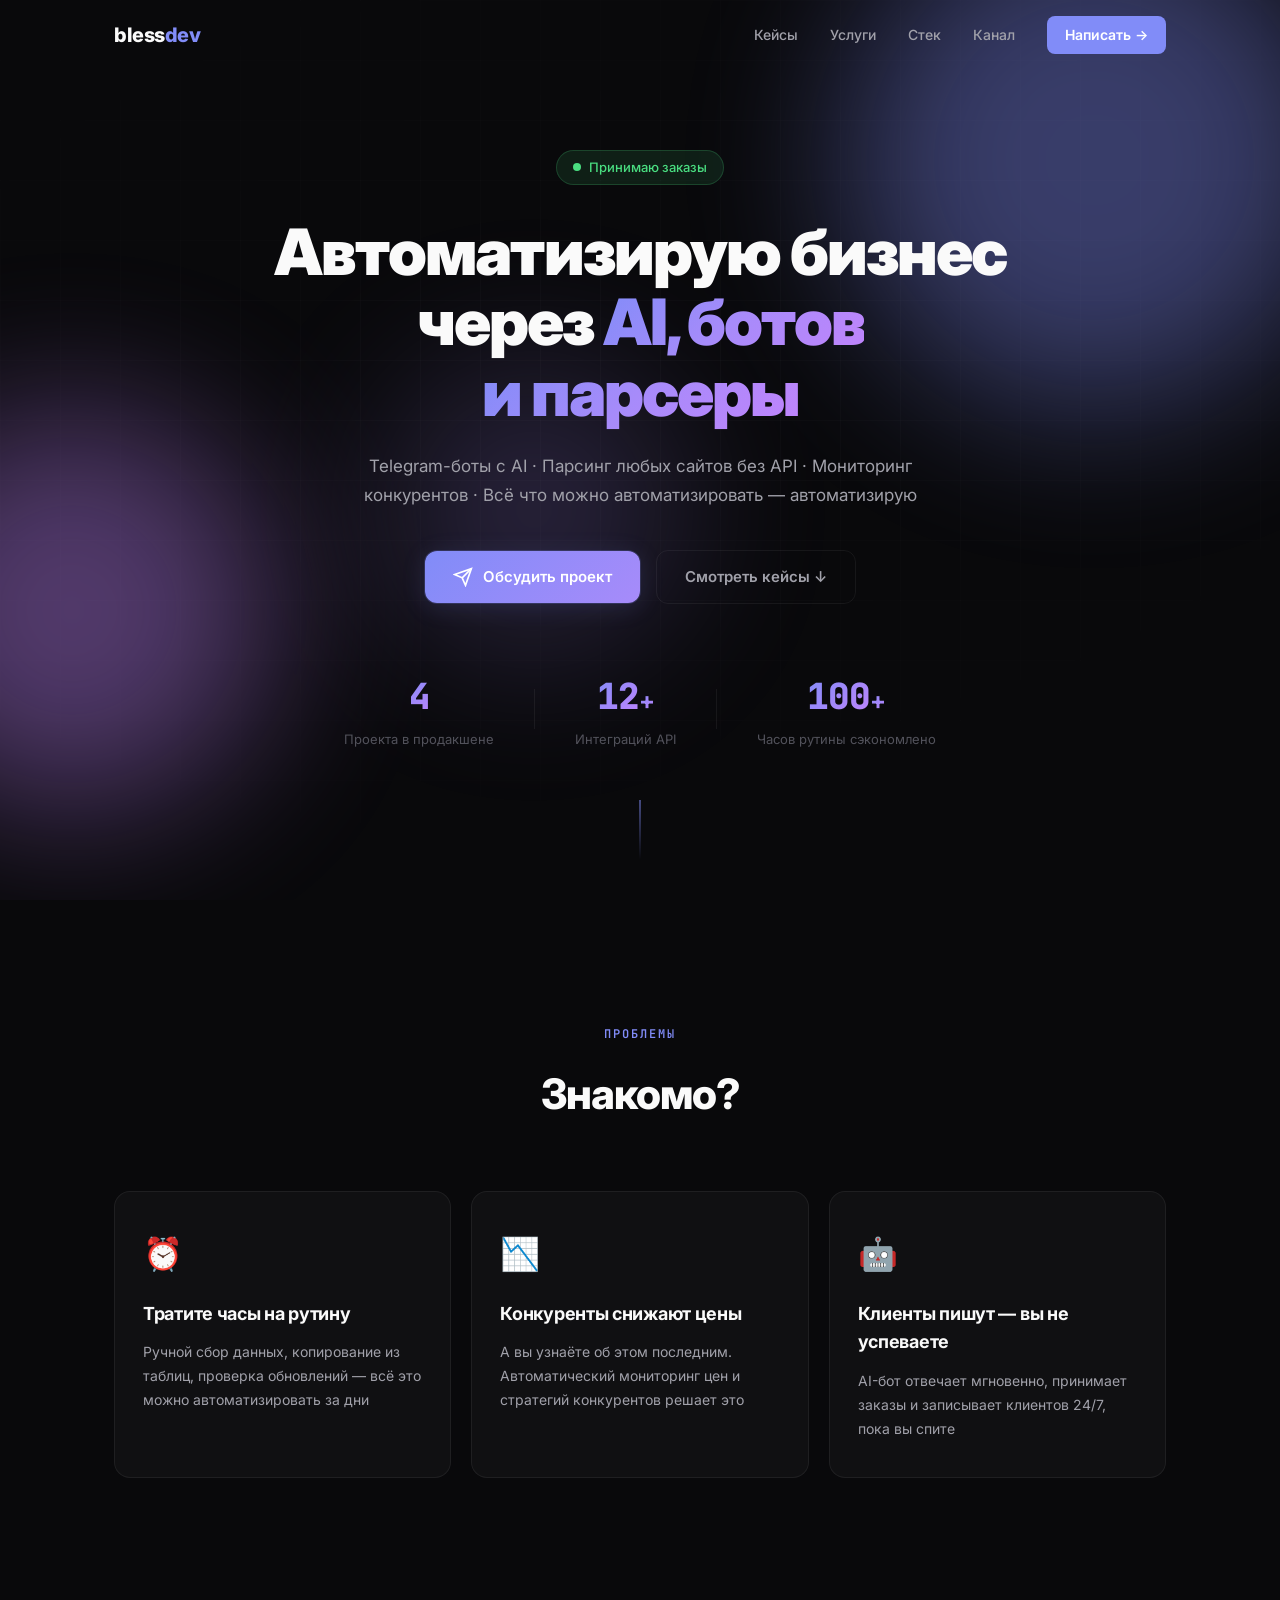
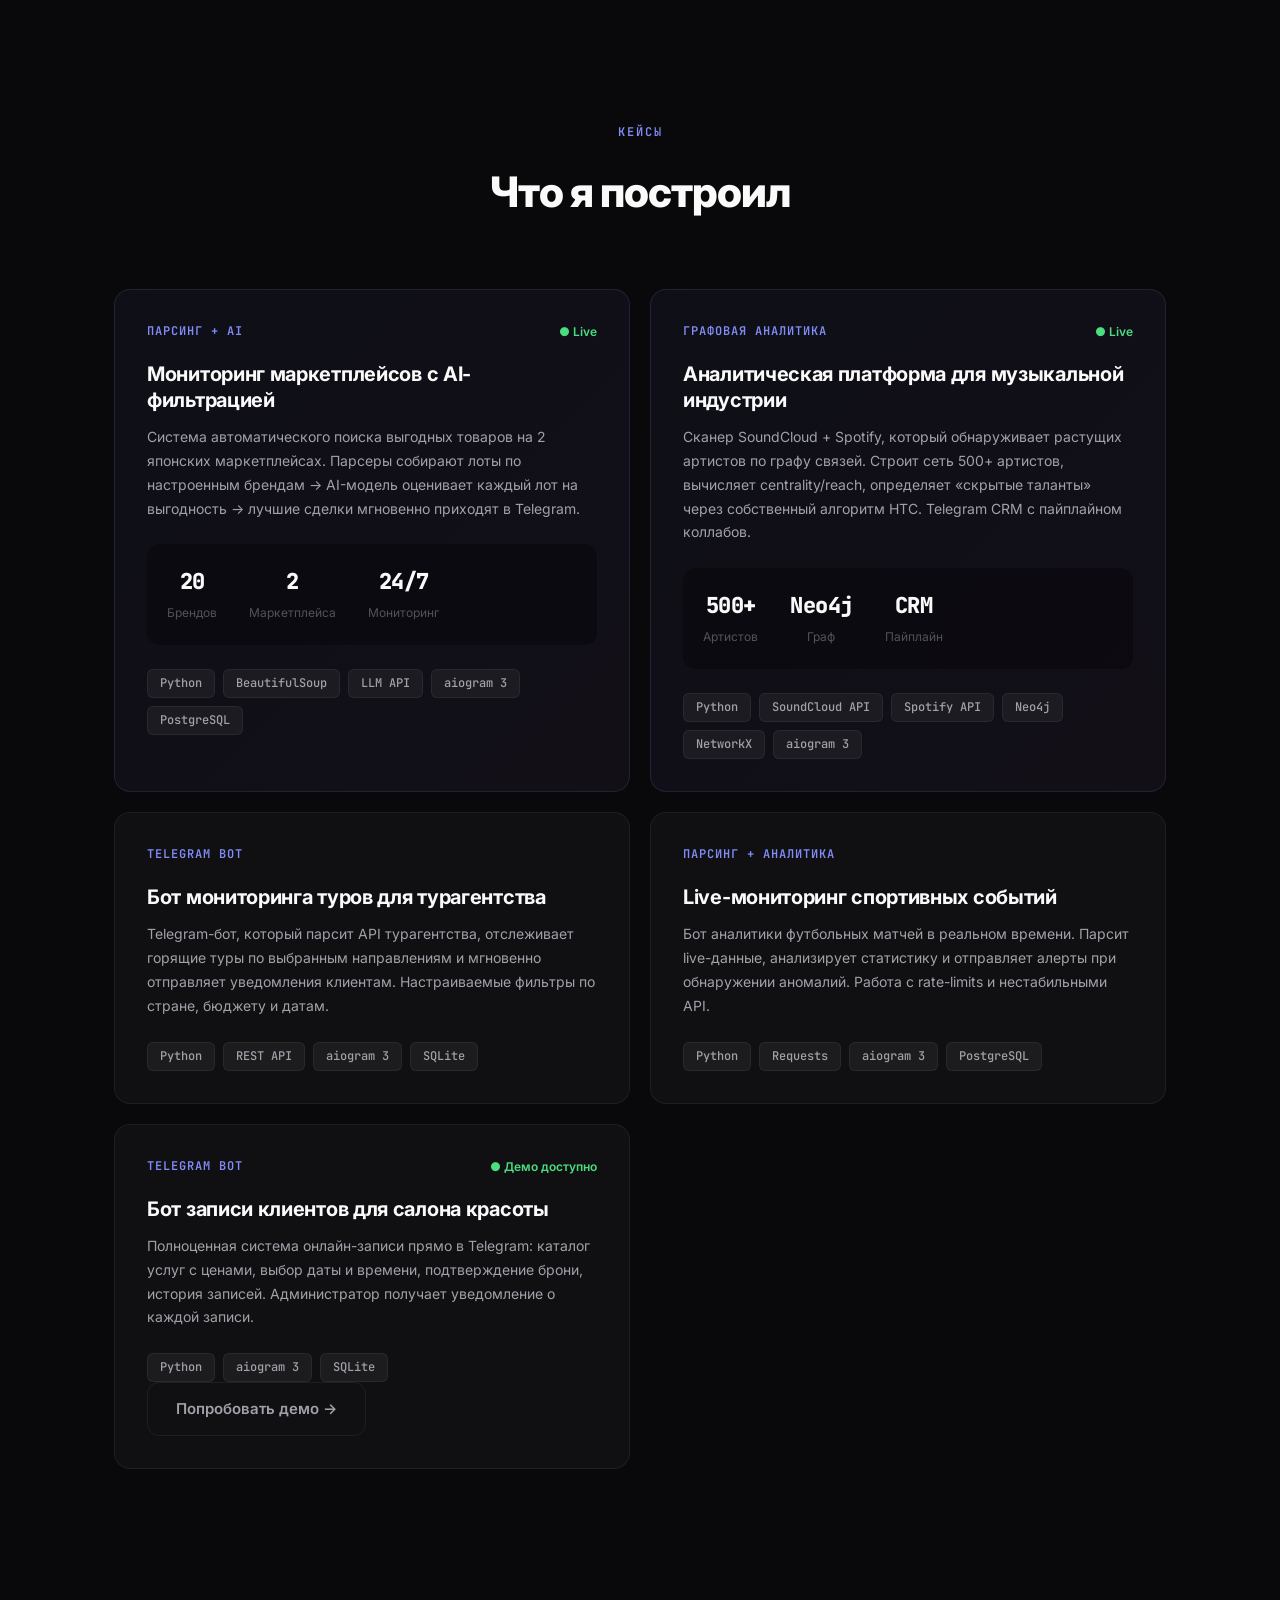
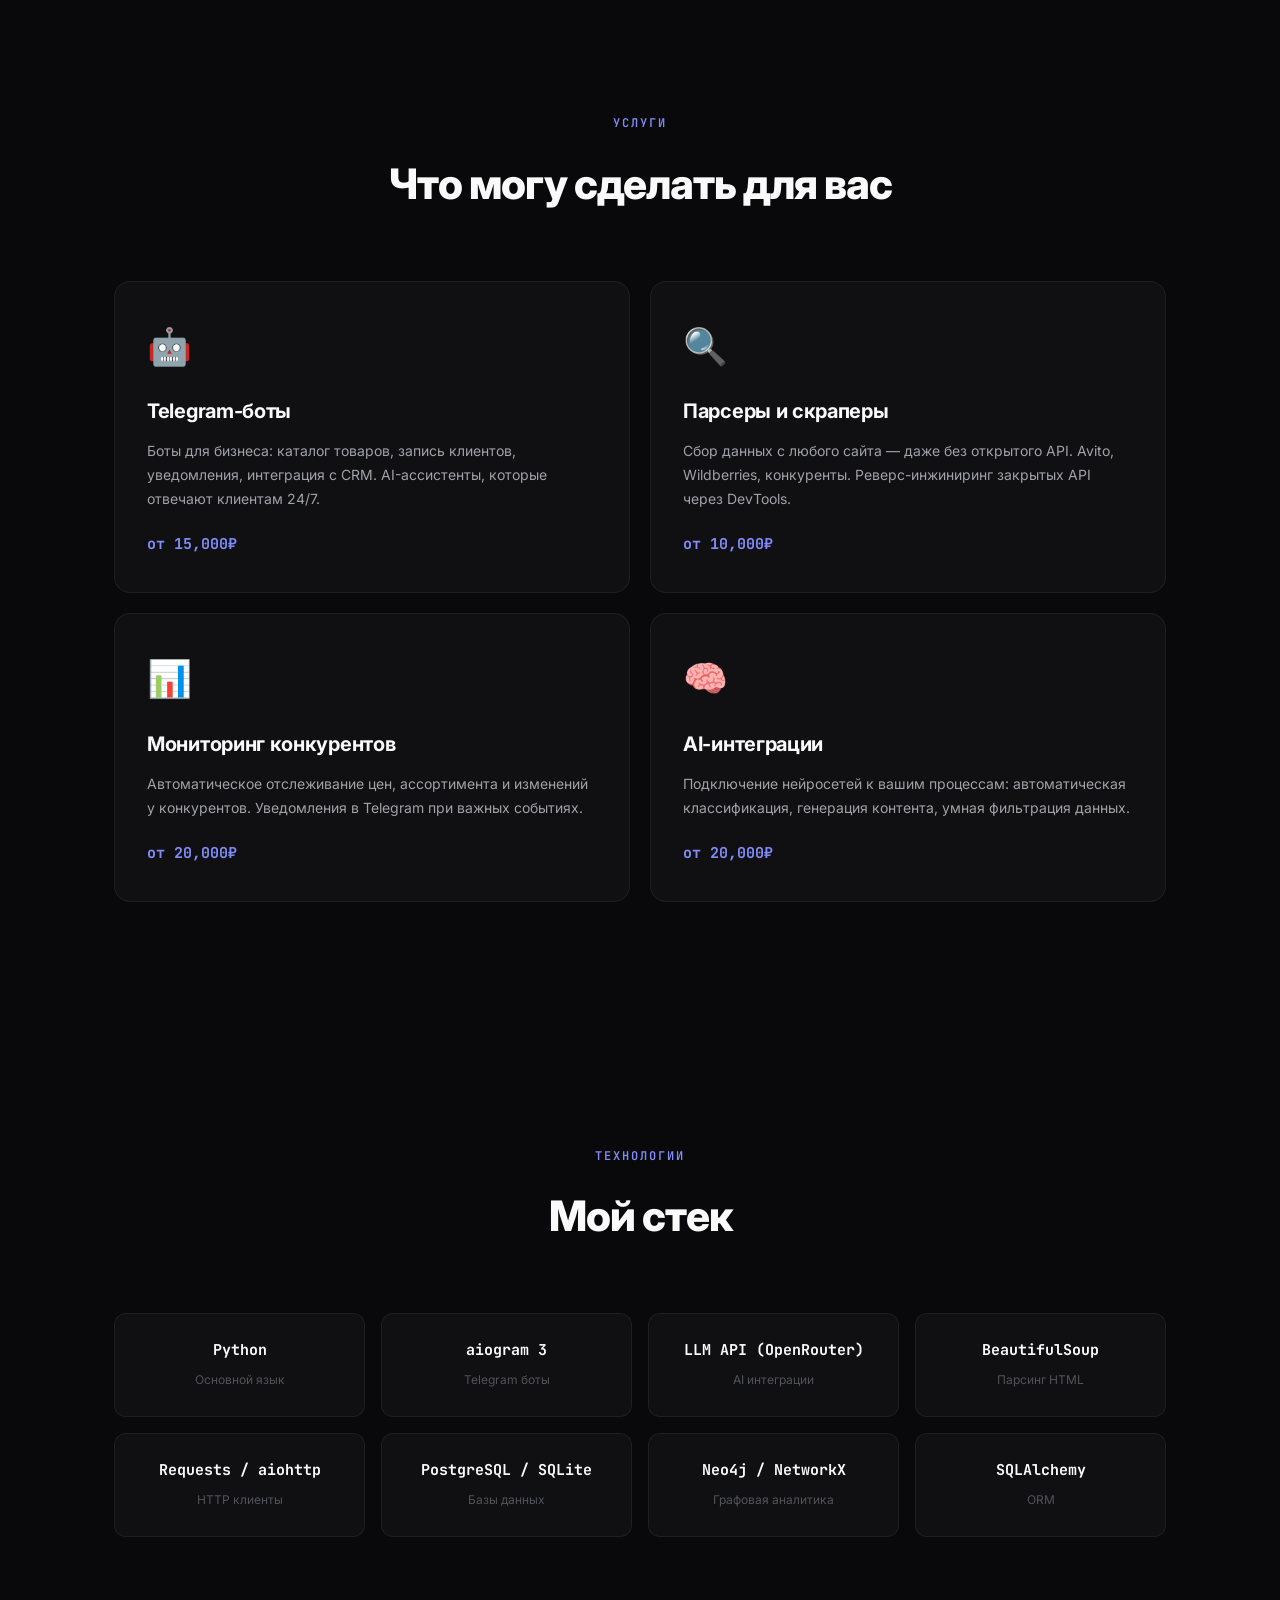
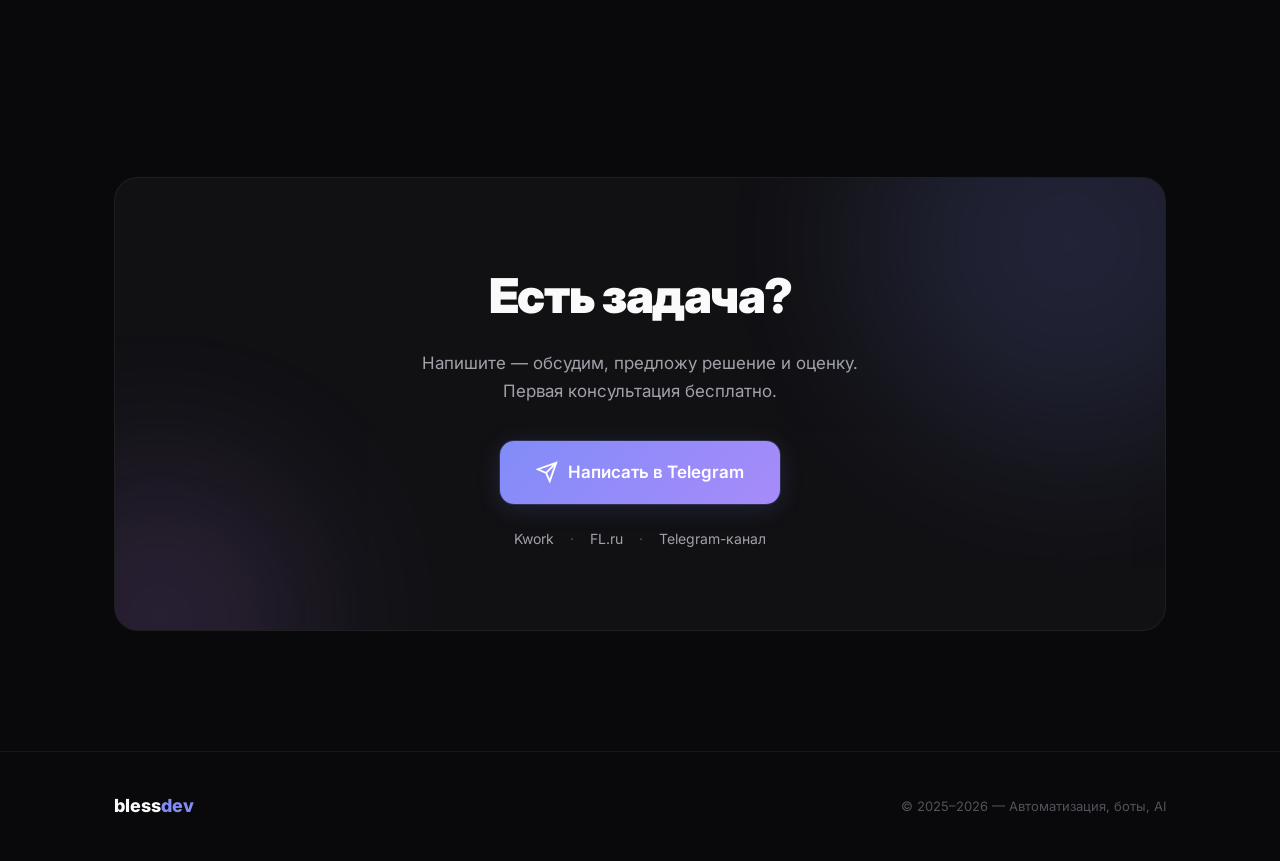
==== commit d71cddad: "Enhance SEO and update footer information Updated meta tags for better SEO and improved content desc" ====
--- a/index.html
+++ b/index.html
@@ -5,45 +5,56 @@
     <meta charset="UTF-8">
     <meta name="viewport" content="width=device-width, initial-scale=1.0">
     <title>blessdev — Автоматизация бизнеса через AI, ботов и парсеры</title>
-    <meta name="description" content="Разрабатываю Telegram-ботов, парсеры и AI-интеграции для бизнеса. Ваш конкурент уже автоматизировался — пора и вам.">
-
-    <!-- OG / Telegram preview -->
-    <meta property="og:title" content="blessdev — Автоматизация через AI и ботов">
-    <meta property="og:description" content="Telegram-боты, парсеры, AI-интеграции для бизнеса. Первая консультация бесплатно.">
-    <meta property="og:url" content="https://mrbeastie.github.io">
+    <meta name="description"
+        content="Разрабатываю Telegram-ботов, парсеры и AI-интеграции для бизнеса. Ваш конкурент уже автоматизировался — пора и вам.">
+
+    <!-- Open Graph -->
+    <meta property="og:title" content="blessdev — Автоматизация бизнеса через AI, ботов и парсеры">
+    <meta property="og:description" content="Telegram-боты с AI · Парсинг любых сайтов · Мониторинг конкурентов. Всё что можно автоматизировать — автоматизирую.">
     <meta property="og:type" content="website">
-    <meta property="og:image" content="https://mrbeastie.github.io/og.png">
+    <meta property="og:locale" content="ru_RU">
+    <!-- <meta property="og:image" content="https://yoursite.com/og-cover.png"> -->
+    <!-- <meta property="og:url" content="https://yoursite.com"> -->
+
+    <!-- Twitter Card -->
     <meta name="twitter:card" content="summary_large_image">
-    <meta name="twitter:title" content="blessdev — Автоматизация через AI и ботов">
+    <meta name="twitter:title" content="blessdev — Автоматизация бизнеса через AI">
     <meta name="twitter:description" content="Telegram-боты, парсеры, AI-интеграции для бизнеса.">
-    <meta name="twitter:image" content="https://mrbeastie.github.io/og.png">
-
-    <!-- Favicon -->
-    <link rel="icon" href="data:image/svg+xml,<svg xmlns='http://www.w3.org/2000/svg' viewBox='0 0 100 100'><text y='.9em' font-size='90'>⚡</text></svg>">
+
+    <!-- Favicon — замени на свой файл -->
+    <link rel="icon" type="image/svg+xml" href="data:image/svg+xml,<svg xmlns='http://www.w3.org/2000/svg' viewBox='0 0 100 100'><text y='.9em' font-size='90'>⚡</text></svg>">
 
     <link rel="preconnect" href="https://fonts.googleapis.com">
     <link rel="preconnect" href="https://fonts.gstatic.com" crossorigin>
-    <link href="https://fonts.googleapis.com/css2?family=Inter:wght@400;500;600;700;800;900&family=JetBrains+Mono:wght@400;500&display=swap" rel="stylesheet">
+    <link
+        href="https://fonts.googleapis.com/css2?family=Inter:wght@400;500;600;700;800;900&family=JetBrains+Mono:wght@400;500&display=swap"
+        rel="stylesheet">
     <link rel="stylesheet" href="style.css">
 </head>
 
 <body>
     <!-- Cursor glow -->
     <div class="cursor-glow" id="cursorGlow"></div>
+
+    <!-- Nav overlay (mobile) -->
+    <div class="nav-overlay" id="navOverlay"></div>
 
     <!-- Navigation -->
     <nav class="nav" id="nav">
         <div class="nav-container">
             <a href="#" class="nav-logo">bless<span>dev</span></a>
+            <button class="burger" id="burger" aria-label="Меню">
+                <span></span>
+                <span></span>
+                <span></span>
+            </button>
             <div class="nav-links" id="navLinks">
-                <a href="#cases" onclick="closeMenu()">Кейсы</a>
-                <a href="#services" onclick="closeMenu()">Услуги</a>
-                <a href="#stack" onclick="closeMenu()">Стек</a>
+                <a href="#cases">Кейсы</a>
+                <a href="#services">Услуги</a>
+                <a href="#stack">Стек</a>
+                <a href="https://t.me/blessdev_channel" target="_blank">Канал</a>
                 <a href="https://t.me/blessdev_off" target="_blank" class="nav-cta">Написать →</a>
             </div>
-            <button class="burger" id="burger" onclick="toggleMenu()" aria-label="Меню">
-                <span></span><span></span><span></span>
-            </button>
         </div>
     </nav>
 
@@ -72,7 +83,8 @@
             <div class="hero-actions">
                 <a href="https://t.me/blessdev_off" target="_blank" class="btn btn-primary">
                     <svg width="20" height="20" viewBox="0 0 24 24" fill="none" stroke="currentColor" stroke-width="2">
-                        <path d="M22 2L11 13" /><path d="M22 2L15 22L11 13L2 9L22 2Z" />
+                        <path d="M22 2L11 13" />
+                        <path d="M22 2L15 22L11 13L2 9L22 2Z" />
                     </svg>
                     Обсудить проект
                 </a>
@@ -90,12 +102,12 @@
                 </div>
                 <div class="stat-divider"></div>
                 <div class="stat">
-                    <span class="stat-number" data-target="50">0</span><span class="stat-suffix">к+</span>
-                    <span class="stat-label">Строк Python-кода</span>
-                </div>
-            </div>
-        </div>
-        <div class="scroll-indicator" id="scrollIndicator">
+                    <span class="stat-number" data-target="100">0</span><span class="stat-suffix">+</span>
+                    <span class="stat-label">Часов рутины сэкономлено</span>
+                </div>
+            </div>
+        </div>
+        <div class="scroll-indicator">
             <div class="scroll-line"></div>
         </div>
     </section>
@@ -111,12 +123,14 @@
                 <div class="problem-card" data-delay="0">
                     <div class="problem-icon">⏰</div>
                     <h3>Тратите часы на рутину</h3>
-                    <p>Ручной сбор данных, копирование из таблиц, проверка обновлений — всё это можно автоматизировать за дни</p>
+                    <p>Ручной сбор данных, копирование из таблиц, проверка обновлений — всё это можно автоматизировать
+                        за дни</p>
                 </div>
                 <div class="problem-card" data-delay="100">
                     <div class="problem-icon">📉</div>
                     <h3>Конкуренты снижают цены</h3>
-                    <p>А вы узнаёте об этом последним. Автоматический мониторинг цен и стратегий конкурентов решает это</p>
+                    <p>А вы узнаёте об этом последним. Автоматический мониторинг цен и стратегий конкурентов решает это
+                    </p>
                 </div>
                 <div class="problem-card" data-delay="200">
                     <div class="problem-icon">🤖</div>
@@ -135,54 +149,124 @@
                 <h2>Что я построил</h2>
             </div>
             <div class="cases-grid">
+
+                <!-- Case 1 -->
                 <div class="case-card featured">
                     <div class="case-header">
                         <span class="case-tag">Парсинг + AI</span>
                         <span class="case-status live">● Live</span>
                     </div>
                     <h3>Мониторинг маркетплейсов с AI-фильтрацией</h3>
-                    <p>Система автоматического поиска выгодных товаров на 2 японских маркетплейсах. Парсеры собирают лоты по настроенным брендам → AI (GPT) оценивает каждый лот на выгодность → лучшие сделки мгновенно приходят в Telegram.</p>
+                    <p>Система автоматического поиска выгодных товаров на 2 японских маркетплейсах. Парсеры собирают
+                        лоты по настроенным брендам → AI-модель оценивает каждый лот на выгодность → лучшие сделки
+                        мгновенно приходят в Telegram.</p>
                     <div class="case-metrics">
-                        <div class="metric"><span class="metric-value">20</span><span class="metric-label">Брендов</span></div>
-                        <div class="metric"><span class="metric-value">2</span><span class="metric-label">Маркетплейса</span></div>
-                        <div class="metric"><span class="metric-value">24/7</span><span class="metric-label">Мониторинг</span></div>
+                        <div class="metric">
+                            <span class="metric-value">20</span>
+                            <span class="metric-label">Брендов</span>
+                        </div>
+                        <div class="metric">
+                            <span class="metric-value">2</span>
+                            <span class="metric-label">Маркетплейса</span>
+                        </div>
+                        <div class="metric">
+                            <span class="metric-value">24/7</span>
+                            <span class="metric-label">Мониторинг</span>
+                        </div>
                     </div>
                     <div class="case-stack">
-                        <span>Python</span><span>BeautifulSoup</span><span>OpenAI API</span><span>aiogram 3</span><span>PostgreSQL</span>
-                    </div>
-                </div>
+                        <span>Python</span>
+                        <span>BeautifulSoup</span>
+                        <span>LLM API</span>
+                        <span>aiogram 3</span>
+                        <span>PostgreSQL</span>
+                    </div>
+                </div>
+
+                <!-- Case 2 -->
                 <div class="case-card featured">
                     <div class="case-header">
                         <span class="case-tag">Графовая аналитика</span>
                         <span class="case-status live">● Live</span>
                     </div>
                     <h3>Аналитическая платформа для музыкальной индустрии</h3>
-                    <p>Сканер SoundCloud + Spotify, который обнаруживает растущих артистов по графу связей. Строит сеть 500+ артистов, вычисляет centrality/reach, определяет «скрытые таланты» через собственный алгоритм HTC. Telegram CRM с пайплайном коллабов.</p>
+                    <p>Сканер SoundCloud + Spotify, который обнаруживает растущих артистов по графу связей. Строит сеть
+                        500+ артистов, вычисляет centrality/reach, определяет «скрытые таланты» через собственный
+                        алгоритм HTC. Telegram CRM с пайплайном коллабов.</p>
                     <div class="case-metrics">
-                        <div class="metric"><span class="metric-value">500+</span><span class="metric-label">Артистов</span></div>
-                        <div class="metric"><span class="metric-value">Neo4j</span><span class="metric-label">Граф</span></div>
-                        <div class="metric"><span class="metric-value">CRM</span><span class="metric-label">Пайплайн</span></div>
+                        <div class="metric">
+                            <span class="metric-value">500+</span>
+                            <span class="metric-label">Артистов</span>
+                        </div>
+                        <div class="metric">
+                            <span class="metric-value">Neo4j</span>
+                            <span class="metric-label">Граф</span>
+                        </div>
+                        <div class="metric">
+                            <span class="metric-value">CRM</span>
+                            <span class="metric-label">Пайплайн</span>
+                        </div>
                     </div>
                     <div class="case-stack">
-                        <span>Python</span><span>SoundCloud API</span><span>Spotify API</span><span>Neo4j</span><span>NetworkX</span><span>aiogram 3</span>
-                    </div>
-                </div>
+                        <span>Python</span>
+                        <span>SoundCloud API</span>
+                        <span>Spotify API</span>
+                        <span>Neo4j</span>
+                        <span>NetworkX</span>
+                        <span>aiogram 3</span>
+                    </div>
+                </div>
+
+                <!-- Case 3 -->
                 <div class="case-card">
-                    <div class="case-header"><span class="case-tag">Telegram Bot</span></div>
+                    <div class="case-header">
+                        <span class="case-tag">Telegram Bot</span>
+                    </div>
                     <h3>Бот мониторинга туров для турагентства</h3>
-                    <p>Telegram-бот, который парсит API турагентства, отслеживает горящие туры по выбранным направлениям и мгновенно отправляет уведомления клиентам. Настраиваемые фильтры по стране, бюджету и датам.</p>
+                    <p>Telegram-бот, который парсит API турагентства, отслеживает горящие туры по выбранным направлениям
+                        и мгновенно отправляет уведомления клиентам. Настраиваемые фильтры по стране, бюджету и датам.
+                    </p>
                     <div class="case-stack">
-                        <span>Python</span><span>REST API</span><span>aiogram 3</span><span>SQLite</span>
-                    </div>
-                </div>
+                        <span>Python</span>
+                        <span>REST API</span>
+                        <span>aiogram 3</span>
+                        <span>SQLite</span>
+                    </div>
+                </div>
+
+                <!-- Case 4 -->
                 <div class="case-card">
-                    <div class="case-header"><span class="case-tag">Парсинг + Аналитика</span></div>
+                    <div class="case-header">
+                        <span class="case-tag">Парсинг + Аналитика</span>
+                    </div>
                     <h3>Live-мониторинг спортивных событий</h3>
-                    <p>Бот аналитики футбольных матчей в реальном времени. Парсит live-данные, анализирует статистику и отправляет алерты при обнаружении аномалий. Работа с rate-limits и нестабильными API.</p>
+                    <p>Бот аналитики футбольных матчей в реальном времени. Парсит live-данные, анализирует статистику и
+                        отправляет алерты при обнаружении аномалий. Работа с rate-limits и нестабильными API.</p>
                     <div class="case-stack">
-                        <span>Python</span><span>Requests</span><span>aiogram 3</span><span>PostgreSQL</span>
-                    </div>
-                </div>
+                        <span>Python</span>
+                        <span>Requests</span>
+                        <span>aiogram 3</span>
+                        <span>PostgreSQL</span>
+                    </div>
+                </div>
+
+                <!-- Case 5 — Demo -->
+                <div class="case-card">
+                    <div class="case-header">
+                        <span class="case-tag">Telegram Bot</span>
+                        <span class="case-status live">● Демо доступно</span>
+                    </div>
+                    <h3>Бот записи клиентов для салона красоты</h3>
+                    <p>Полноценная система онлайн-записи прямо в Telegram: каталог услуг с ценами, выбор даты и времени,
+                        подтверждение брони, история записей. Администратор получает уведомление о каждой записи.</p>
+                    <div class="case-stack">
+                        <span>Python</span>
+                        <span>aiogram 3</span>
+                        <span>SQLite</span>
+                    </div>
+                    <a href="https://t.me/salon_krasotulek_bot" target="_blank" class="btn btn-ghost btn-demo">Попробовать демо →</a>
+                </div>
+
             </div>
         </div>
     </section>
@@ -198,25 +282,29 @@
                 <div class="service-card">
                     <div class="service-icon">🤖</div>
                     <h3>Telegram-боты</h3>
-                    <p>Боты для бизнеса: каталог товаров, запись клиентов, уведомления, интеграция с CRM. AI-ассистенты, которые отвечают клиентам 24/7.</p>
+                    <p>Боты для бизнеса: каталог товаров, запись клиентов, уведомления, интеграция с CRM. AI-ассистенты,
+                        которые отвечают клиентам 24/7.</p>
                     <span class="service-price">от 15,000₽</span>
                 </div>
                 <div class="service-card">
                     <div class="service-icon">🔍</div>
                     <h3>Парсеры и скраперы</h3>
-                    <p>Сбор данных с любого сайта — даже без открытого API. Avito, Wildberries, конкуренты. Реверс-инжиниринг закрытых API через DevTools.</p>
+                    <p>Сбор данных с любого сайта — даже без открытого API. Avito, Wildberries, конкуренты.
+                        Реверс-инжиниринг закрытых API через DevTools.</p>
                     <span class="service-price">от 10,000₽</span>
                 </div>
                 <div class="service-card">
                     <div class="service-icon">📊</div>
                     <h3>Мониторинг конкурентов</h3>
-                    <p>Автоматическое отслеживание цен, ассортимента и изменений у конкурентов. Уведомления в Telegram при важных событиях.</p>
+                    <p>Автоматическое отслеживание цен, ассортимента и изменений у конкурентов. Уведомления в Telegram
+                        при важных событиях.</p>
                     <span class="service-price">от 20,000₽</span>
                 </div>
                 <div class="service-card">
                     <div class="service-icon">🧠</div>
                     <h3>AI-интеграции</h3>
-                    <p>Подключение нейросетей к вашим процессам: автоматическая классификация, генерация контента, умная фильтрация данных.</p>
+                    <p>Подключение нейросетей к вашим процессам: автоматическая классификация, генерация контента, умная
+                        фильтрация данных.</p>
                     <span class="service-price">от 20,000₽</span>
                 </div>
             </div>
@@ -231,14 +319,38 @@
                 <h2>Мой стек</h2>
             </div>
             <div class="stack-grid">
-                <div class="stack-item"><span class="stack-name">Python</span><span class="stack-desc">Основной язык</span></div>
-                <div class="stack-item"><span class="stack-name">aiogram 3</span><span class="stack-desc">Telegram боты</span></div>
-                <div class="stack-item"><span class="stack-name">OpenAI / OpenRouter</span><span class="stack-desc">AI интеграции</span></div>
-                <div class="stack-item"><span class="stack-name">BeautifulSoup</span><span class="stack-desc">Парсинг HTML</span></div>
-                <div class="stack-item"><span class="stack-name">Requests / aiohttp</span><span class="stack-desc">HTTP клиенты</span></div>
-                <div class="stack-item"><span class="stack-name">PostgreSQL / SQLite</span><span class="stack-desc">Базы данных</span></div>
-                <div class="stack-item"><span class="stack-name">Neo4j / NetworkX</span><span class="stack-desc">Графовая аналитика</span></div>
-                <div class="stack-item"><span class="stack-name">SQLAlchemy</span><span class="stack-desc">ORM</span></div>
+                <div class="stack-item">
+                    <span class="stack-name">Python</span>
+                    <span class="stack-desc">Основной язык</span>
+                </div>
+                <div class="stack-item">
+                    <span class="stack-name">aiogram 3</span>
+                    <span class="stack-desc">Telegram боты</span>
+                </div>
+                <div class="stack-item">
+                    <span class="stack-name">LLM API (OpenRouter)</span>
+                    <span class="stack-desc">AI интеграции</span>
+                </div>
+                <div class="stack-item">
+                    <span class="stack-name">BeautifulSoup</span>
+                    <span class="stack-desc">Парсинг HTML</span>
+                </div>
+                <div class="stack-item">
+                    <span class="stack-name">Requests / aiohttp</span>
+                    <span class="stack-desc">HTTP клиенты</span>
+                </div>
+                <div class="stack-item">
+                    <span class="stack-name">PostgreSQL / SQLite</span>
+                    <span class="stack-desc">Базы данных</span>
+                </div>
+                <div class="stack-item">
+                    <span class="stack-name">Neo4j / NetworkX</span>
+                    <span class="stack-desc">Графовая аналитика</span>
+                </div>
+                <div class="stack-item">
+                    <span class="stack-name">SQLAlchemy</span>
+                    <span class="stack-desc">ORM</span>
+                </div>
             </div>
         </div>
     </section>
@@ -255,8 +367,10 @@
                     <h2>Есть задача?</h2>
                     <p>Напишите — обсудим, предложу решение и оценку. Первая консультация бесплатно.</p>
                     <a href="https://t.me/blessdev_off" target="_blank" class="btn btn-primary btn-lg">
-                        <svg width="22" height="22" viewBox="0 0 24 24" fill="none" stroke="currentColor" stroke-width="2">
-                            <path d="M22 2L11 13" /><path d="M22 2L15 22L11 13L2 9L22 2Z" />
+                        <svg width="22" height="22" viewBox="0 0 24 24" fill="none" stroke="currentColor"
+                            stroke-width="2">
+                            <path d="M22 2L11 13" />
+                            <path d="M22 2L15 22L11 13L2 9L22 2Z" />
                         </svg>
                         Написать в Telegram
                     </a>
@@ -264,6 +378,8 @@
                         <a href="https://kwork.ru/user/bless_deniss" target="_blank">Kwork</a>
                         <span>·</span>
                         <a href="https://www.fl.ru/users/denisrypalov/portfolio/" target="_blank">FL.ru</a>
+                        <span>·</span>
+                        <a href="https://t.me/blessdev_channel" target="_blank">Telegram-канал</a>
                     </div>
                 </div>
             </div>
@@ -275,11 +391,12 @@
         <div class="container">
             <div class="footer-content">
                 <span class="footer-logo">bless<span>dev</span></span>
-                <span class="footer-copy">© 2026 — Автоматизация, боты, AI</span>
+                <span class="footer-copy">© 2025–2026 — Автоматизация, боты, AI</span>
             </div>
         </div>
     </footer>
 
     <script src="script.js"></script>
 </body>
+
 </html>
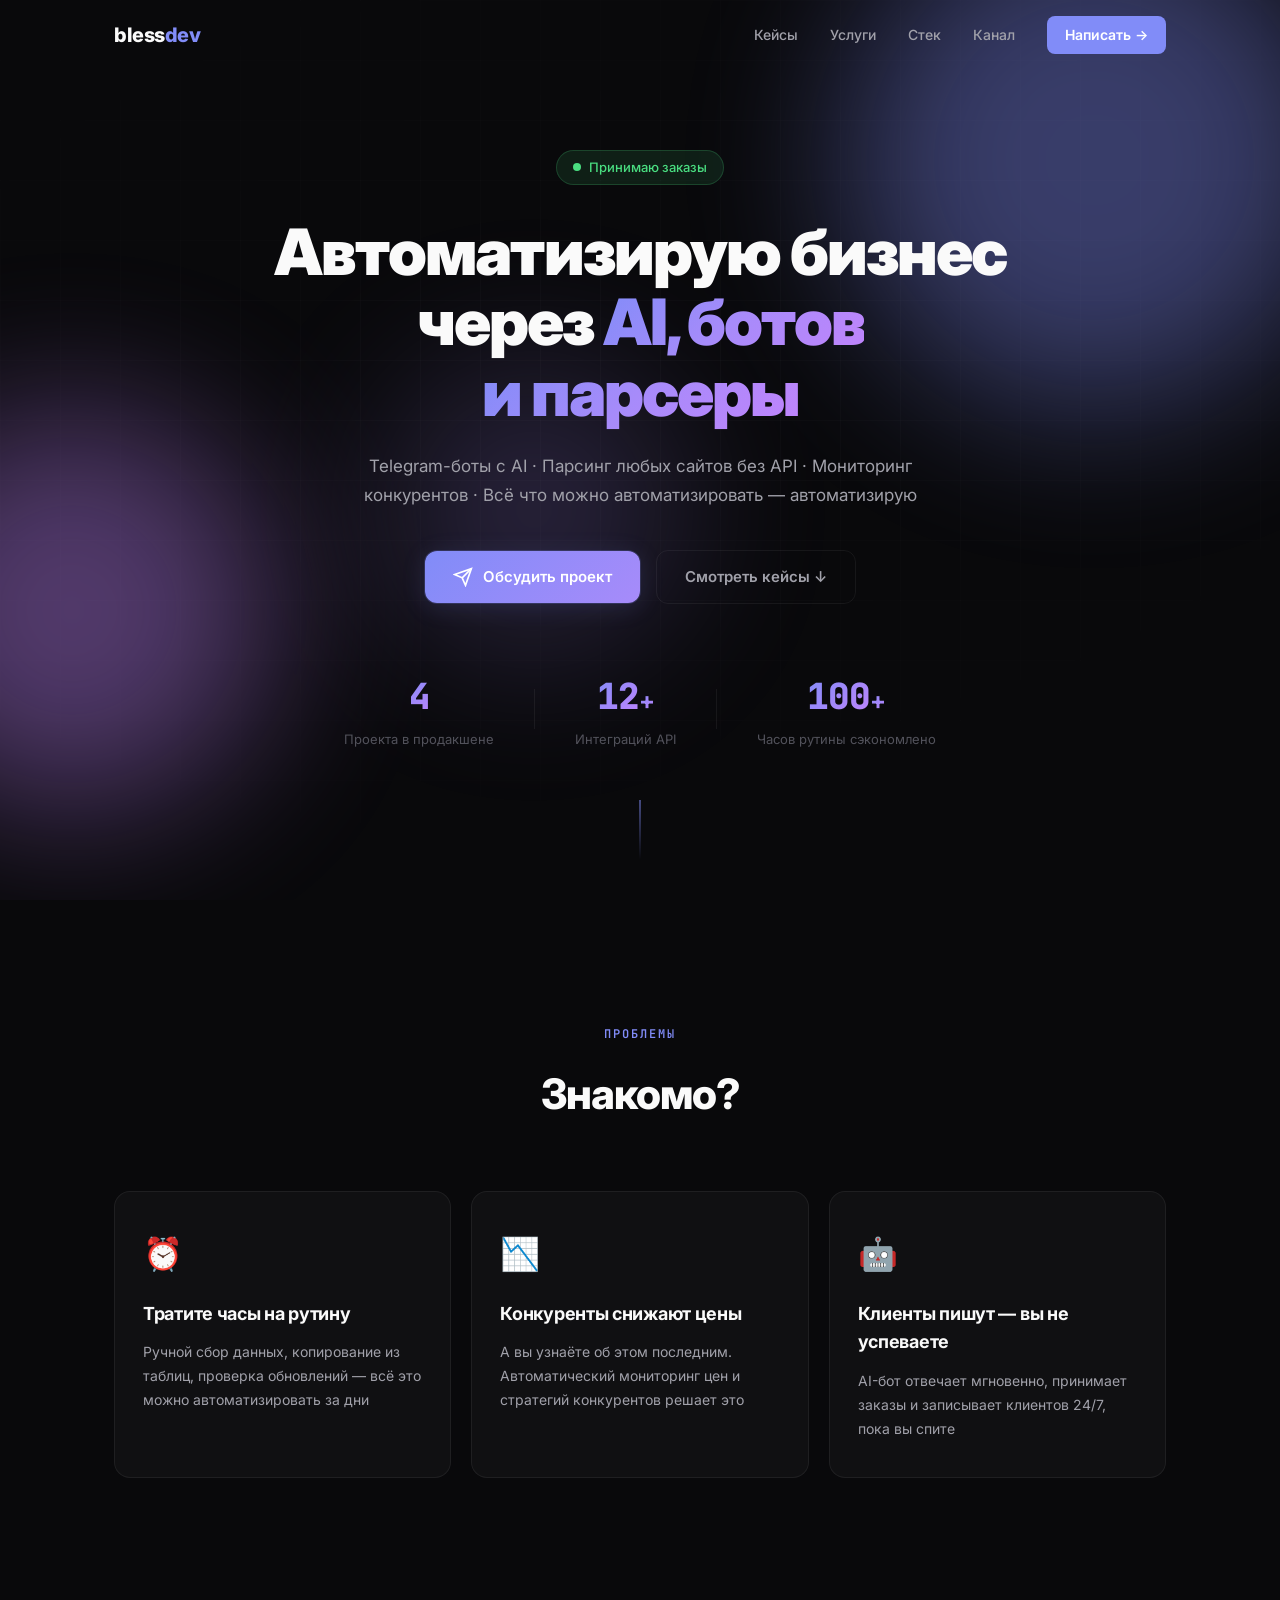
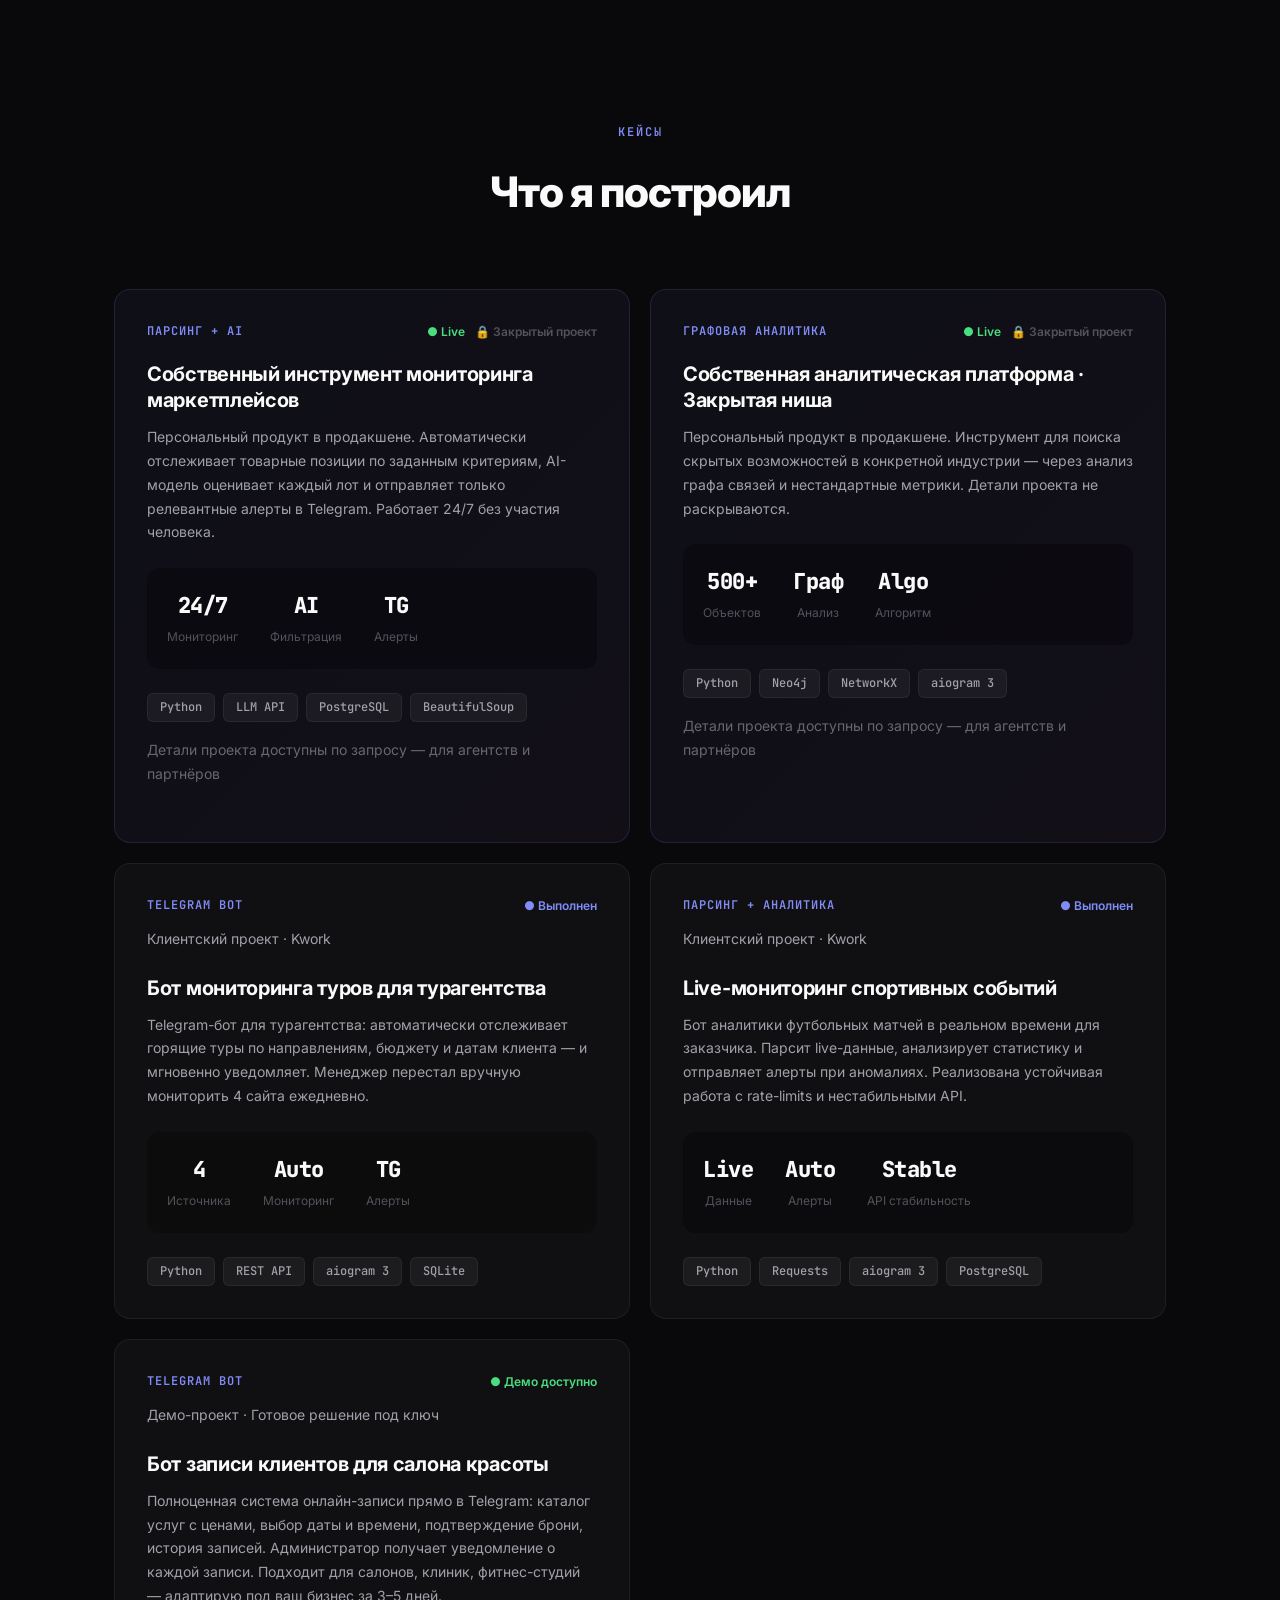
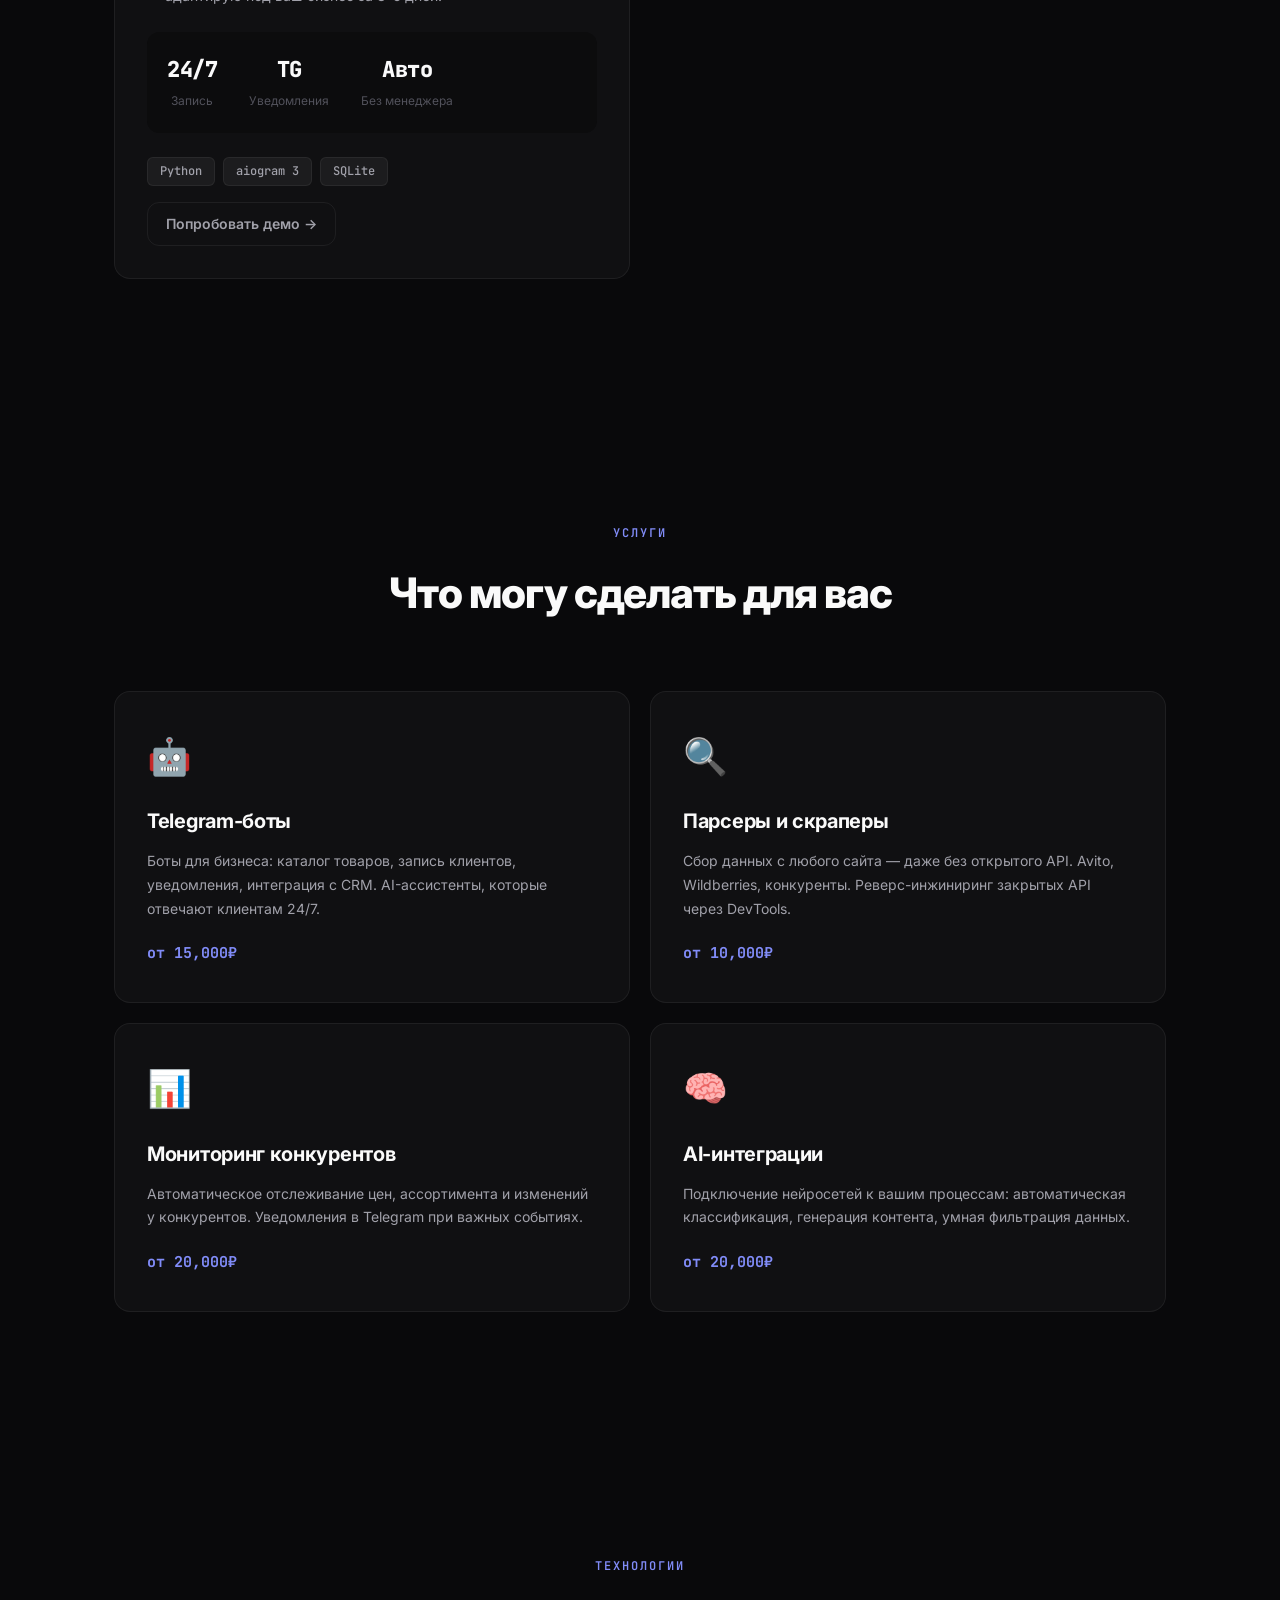
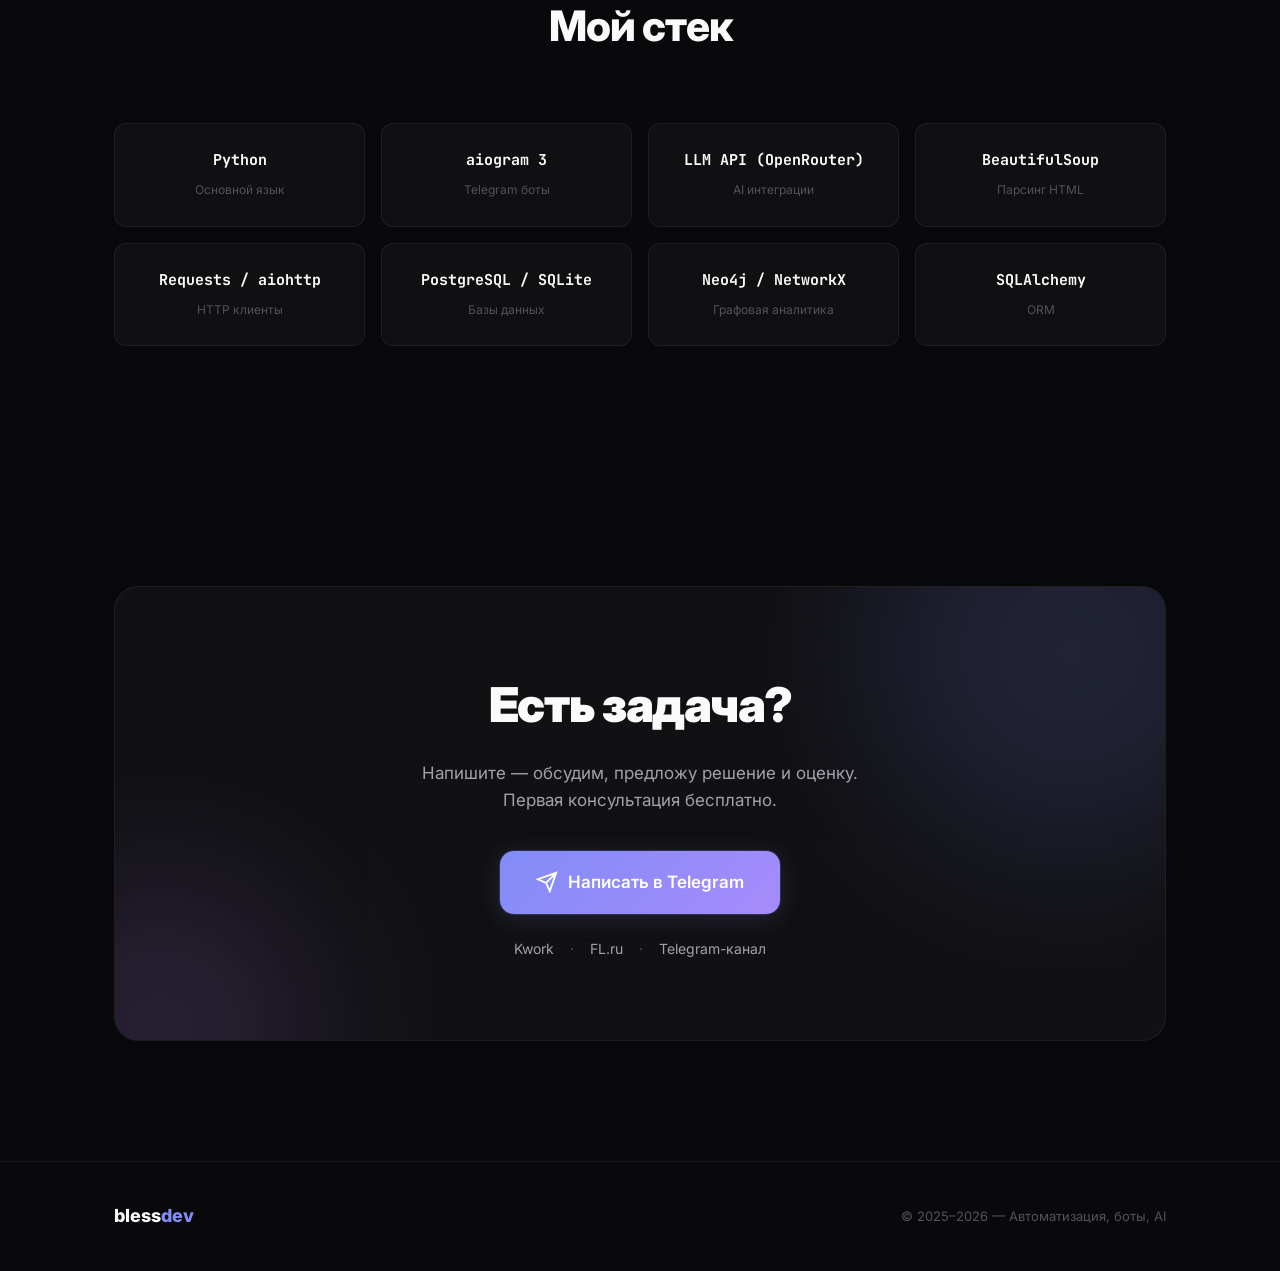
==== commit ae8779b7: "Переработка всех пяти кейсов: новые тексты, метрики, бейджи - Карточки 1 и 2 (собственные продукты):" ====
--- a/index.html
+++ b/index.html
@@ -153,79 +153,94 @@
                 <!-- Case 1 -->
                 <div class="case-card featured">
                     <div class="case-header">
-                        <span class="case-tag">Парсинг + AI</span>
-                        <span class="case-status live">● Live</span>
-                    </div>
-                    <h3>Мониторинг маркетплейсов с AI-фильтрацией</h3>
-                    <p>Система автоматического поиска выгодных товаров на 2 японских маркетплейсах. Парсеры собирают
-                        лоты по настроенным брендам → AI-модель оценивает каждый лот на выгодность → лучшие сделки
-                        мгновенно приходят в Telegram.</p>
+                        <span class="case-tag">ПАРСИНГ + AI</span>
+                        <div class="case-badges">
+                            <span class="case-status live">● Live</span>
+                            <span class="case-status locked">🔒 Закрытый проект</span>
+                        </div>
+                    </div>
+                    <h3>Собственный инструмент мониторинга маркетплейсов</h3>
+                    <p>Персональный продукт в продакшене. Автоматически отслеживает товарные позиции по заданным критериям, AI-модель оценивает каждый лот и отправляет только релевантные алерты в Telegram. Работает 24/7 без участия человека.</p>
                     <div class="case-metrics">
-                        <div class="metric">
-                            <span class="metric-value">20</span>
-                            <span class="metric-label">Брендов</span>
-                        </div>
-                        <div class="metric">
-                            <span class="metric-value">2</span>
-                            <span class="metric-label">Маркетплейса</span>
-                        </div>
                         <div class="metric">
                             <span class="metric-value">24/7</span>
                             <span class="metric-label">Мониторинг</span>
                         </div>
+                        <div class="metric">
+                            <span class="metric-value">AI</span>
+                            <span class="metric-label">Фильтрация</span>
+                        </div>
+                        <div class="metric">
+                            <span class="metric-value">TG</span>
+                            <span class="metric-label">Алерты</span>
+                        </div>
                     </div>
                     <div class="case-stack">
                         <span>Python</span>
+                        <span>LLM API</span>
+                        <span>PostgreSQL</span>
                         <span>BeautifulSoup</span>
-                        <span>LLM API</span>
-                        <span>aiogram 3</span>
-                        <span>PostgreSQL</span>
-                    </div>
+                    </div>
+                    <p class="case-private-note">Детали проекта доступны по запросу — для агентств и партнёров</p>
                 </div>
 
                 <!-- Case 2 -->
                 <div class="case-card featured">
                     <div class="case-header">
-                        <span class="case-tag">Графовая аналитика</span>
-                        <span class="case-status live">● Live</span>
-                    </div>
-                    <h3>Аналитическая платформа для музыкальной индустрии</h3>
-                    <p>Сканер SoundCloud + Spotify, который обнаруживает растущих артистов по графу связей. Строит сеть
-                        500+ артистов, вычисляет centrality/reach, определяет «скрытые таланты» через собственный
-                        алгоритм HTC. Telegram CRM с пайплайном коллабов.</p>
+                        <span class="case-tag">ГРАФОВАЯ АНАЛИТИКА</span>
+                        <div class="case-badges">
+                            <span class="case-status live">● Live</span>
+                            <span class="case-status locked">🔒 Закрытый проект</span>
+                        </div>
+                    </div>
+                    <h3>Собственная аналитическая платформа · Закрытая ниша</h3>
+                    <p>Персональный продукт в продакшене. Инструмент для поиска скрытых возможностей в конкретной индустрии — через анализ графа связей и нестандартные метрики. Детали проекта не раскрываются.</p>
                     <div class="case-metrics">
                         <div class="metric">
                             <span class="metric-value">500+</span>
-                            <span class="metric-label">Артистов</span>
-                        </div>
-                        <div class="metric">
-                            <span class="metric-value">Neo4j</span>
-                            <span class="metric-label">Граф</span>
-                        </div>
-                        <div class="metric">
-                            <span class="metric-value">CRM</span>
-                            <span class="metric-label">Пайплайн</span>
+                            <span class="metric-label">Объектов</span>
+                        </div>
+                        <div class="metric">
+                            <span class="metric-value">Граф</span>
+                            <span class="metric-label">Анализ</span>
+                        </div>
+                        <div class="metric">
+                            <span class="metric-value">Algo</span>
+                            <span class="metric-label">Алгоритм</span>
                         </div>
                     </div>
                     <div class="case-stack">
                         <span>Python</span>
-                        <span>SoundCloud API</span>
-                        <span>Spotify API</span>
                         <span>Neo4j</span>
                         <span>NetworkX</span>
                         <span>aiogram 3</span>
                     </div>
+                    <p class="case-private-note">Детали проекта доступны по запросу — для агентств и партнёров</p>
                 </div>
 
                 <!-- Case 3 -->
                 <div class="case-card">
                     <div class="case-header">
-                        <span class="case-tag">Telegram Bot</span>
-                    </div>
+                        <span class="case-tag">TELEGRAM BOT</span>
+                        <span class="case-status done">● Выполнен</span>
+                    </div>
+                    <p class="case-client">Клиентский проект · Kwork</p>
                     <h3>Бот мониторинга туров для турагентства</h3>
-                    <p>Telegram-бот, который парсит API турагентства, отслеживает горящие туры по выбранным направлениям
-                        и мгновенно отправляет уведомления клиентам. Настраиваемые фильтры по стране, бюджету и датам.
-                    </p>
+                    <p>Telegram-бот для турагентства: автоматически отслеживает горящие туры по направлениям, бюджету и датам клиента — и мгновенно уведомляет. Менеджер перестал вручную мониторить 4 сайта ежедневно.</p>
+                    <div class="case-metrics">
+                        <div class="metric">
+                            <span class="metric-value">4</span>
+                            <span class="metric-label">Источника</span>
+                        </div>
+                        <div class="metric">
+                            <span class="metric-value">Auto</span>
+                            <span class="metric-label">Мониторинг</span>
+                        </div>
+                        <div class="metric">
+                            <span class="metric-value">TG</span>
+                            <span class="metric-label">Алерты</span>
+                        </div>
+                    </div>
                     <div class="case-stack">
                         <span>Python</span>
                         <span>REST API</span>
@@ -237,11 +252,26 @@
                 <!-- Case 4 -->
                 <div class="case-card">
                     <div class="case-header">
-                        <span class="case-tag">Парсинг + Аналитика</span>
-                    </div>
+                        <span class="case-tag">ПАРСИНГ + АНАЛИТИКА</span>
+                        <span class="case-status done">● Выполнен</span>
+                    </div>
+                    <p class="case-client">Клиентский проект · Kwork</p>
                     <h3>Live-мониторинг спортивных событий</h3>
-                    <p>Бот аналитики футбольных матчей в реальном времени. Парсит live-данные, анализирует статистику и
-                        отправляет алерты при обнаружении аномалий. Работа с rate-limits и нестабильными API.</p>
+                    <p>Бот аналитики футбольных матчей в реальном времени для заказчика. Парсит live-данные, анализирует статистику и отправляет алерты при аномалиях. Реализована устойчивая работа с rate-limits и нестабильными API.</p>
+                    <div class="case-metrics">
+                        <div class="metric">
+                            <span class="metric-value">Live</span>
+                            <span class="metric-label">Данные</span>
+                        </div>
+                        <div class="metric">
+                            <span class="metric-value">Auto</span>
+                            <span class="metric-label">Алерты</span>
+                        </div>
+                        <div class="metric">
+                            <span class="metric-value">Stable</span>
+                            <span class="metric-label">API стабильность</span>
+                        </div>
+                    </div>
                     <div class="case-stack">
                         <span>Python</span>
                         <span>Requests</span>
@@ -253,12 +283,26 @@
                 <!-- Case 5 — Demo -->
                 <div class="case-card">
                     <div class="case-header">
-                        <span class="case-tag">Telegram Bot</span>
+                        <span class="case-tag">TELEGRAM BOT</span>
                         <span class="case-status live">● Демо доступно</span>
                     </div>
+                    <p class="case-client">Демо-проект · Готовое решение под ключ</p>
                     <h3>Бот записи клиентов для салона красоты</h3>
-                    <p>Полноценная система онлайн-записи прямо в Telegram: каталог услуг с ценами, выбор даты и времени,
-                        подтверждение брони, история записей. Администратор получает уведомление о каждой записи.</p>
+                    <p>Полноценная система онлайн-записи прямо в Telegram: каталог услуг с ценами, выбор даты и времени, подтверждение брони, история записей. Администратор получает уведомление о каждой записи. Подходит для салонов, клиник, фитнес-студий — адаптирую под ваш бизнес за 3–5 дней.</p>
+                    <div class="case-metrics">
+                        <div class="metric">
+                            <span class="metric-value">24/7</span>
+                            <span class="metric-label">Запись</span>
+                        </div>
+                        <div class="metric">
+                            <span class="metric-value">TG</span>
+                            <span class="metric-label">Уведомления</span>
+                        </div>
+                        <div class="metric">
+                            <span class="metric-value">Авто</span>
+                            <span class="metric-label">Без менеджера</span>
+                        </div>
+                    </div>
                     <div class="case-stack">
                         <span>Python</span>
                         <span>aiogram 3</span>
--- a/style.css
+++ b/style.css
@@ -10,24 +10,34 @@
 }
 
 :root {
+    /* Colors */
     --bg-primary: #09090b;
     --bg-secondary: #111114;
     --bg-card: rgba(255, 255, 255, 0.03);
     --bg-card-hover: rgba(255, 255, 255, 0.06);
     --border: rgba(255, 255, 255, 0.06);
     --border-hover: rgba(255, 255, 255, 0.12);
+
     --text-primary: #fafafa;
     --text-secondary: #a1a1aa;
     --text-muted: #52525b;
-    --accent-1: #818cf8;
-    --accent-2: #a78bfa;
-    --accent-3: #c084fc;
+
+    --accent-1: #818cf8;   /* indigo */
+    --accent-2: #a78bfa;   /* violet */
+    --accent-3: #c084fc;   /* purple */
     --accent-glow: rgba(129, 140, 248, 0.15);
+
     --green: #4ade80;
+
+    /* Typography */
     --font-main: 'Inter', -apple-system, BlinkMacSystemFont, sans-serif;
     --font-mono: 'JetBrains Mono', 'Fira Code', monospace;
+
+    /* Spacing */
     --container: 1100px;
     --section-gap: 120px;
+
+    /* Transitions */
     --ease: cubic-bezier(0.16, 1, 0.3, 1);
 }
 
@@ -45,8 +55,12 @@
     overflow-x: hidden;
 }
 
-a { color: inherit; text-decoration: none; }
-
+a {
+    color: inherit;
+    text-decoration: none;
+}
+
+/* Container */
 .container {
     max-width: var(--container);
     margin: 0 auto;
@@ -101,7 +115,9 @@
     color: var(--text-primary);
 }
 
-.nav-logo span { color: var(--accent-1); }
+.nav-logo span {
+    color: var(--accent-1);
+}
 
 .nav-links {
     display: flex;
@@ -116,7 +132,9 @@
     transition: color 0.2s;
 }
 
-.nav-links a:hover { color: var(--text-primary); }
+.nav-links a:hover {
+    color: var(--text-primary);
+}
 
 .nav-cta {
     padding: 8px 18px;
@@ -132,7 +150,709 @@
     transform: translateY(-1px);
 }
 
-/* ── Burger button ── */
+/* ── Hero ── */
+.hero {
+    position: relative;
+    min-height: 100vh;
+    display: flex;
+    align-items: center;
+    justify-content: center;
+    overflow: hidden;
+}
+
+.hero-bg {
+    position: absolute;
+    inset: 0;
+    overflow: hidden;
+}
+
+.grid-lines {
+    position: absolute;
+    inset: 0;
+    background-image:
+        linear-gradient(rgba(255,255,255,0.02) 1px, transparent 1px),
+        linear-gradient(90deg, rgba(255,255,255,0.02) 1px, transparent 1px);
+    background-size: 60px 60px;
+    mask-image: radial-gradient(ellipse 80% 60% at 50% 40%, black, transparent);
+}
+
+.gradient-orb {
+    position: absolute;
+    border-radius: 50%;
+    filter: blur(80px);
+    opacity: 0.4;
+    animation: float 8s ease-in-out infinite;
+}
+
+.orb-1 {
+    width: 500px;
+    height: 500px;
+    background: var(--accent-1);
+    top: -10%;
+    right: -5%;
+    animation-delay: 0s;
+}
+
+.orb-2 {
+    width: 400px;
+    height: 400px;
+    background: var(--accent-3);
+    bottom: 10%;
+    left: -10%;
+    animation-delay: -3s;
+}
+
+.orb-3 {
+    width: 300px;
+    height: 300px;
+    background: var(--accent-2);
+    top: 40%;
+    left: 30%;
+    opacity: 0.2;
+    animation-delay: -5s;
+}
+
+@keyframes float {
+    0%, 100% { transform: translate(0, 0) scale(1); }
+    33% { transform: translate(30px, -20px) scale(1.05); }
+    66% { transform: translate(-20px, 20px) scale(0.95); }
+}
+
+.hero-content {
+    position: relative;
+    z-index: 1;
+    text-align: center;
+    padding: 0 24px;
+    max-width: 800px;
+}
+
+.hero-badge {
+    display: inline-flex;
+    align-items: center;
+    gap: 8px;
+    padding: 6px 16px;
+    border-radius: 100px;
+    background: rgba(74, 222, 128, 0.1);
+    border: 1px solid rgba(74, 222, 128, 0.2);
+    font-size: 13px;
+    font-weight: 500;
+    color: var(--green);
+    margin-bottom: 32px;
+    animation: fadeUp 0.8s var(--ease) both;
+}
+
+.pulse {
+    width: 8px;
+    height: 8px;
+    border-radius: 50%;
+    background: var(--green);
+    animation: pulse 2s ease-in-out infinite;
+}
+
+@keyframes pulse {
+    0%, 100% { opacity: 1; box-shadow: 0 0 0 0 rgba(74, 222, 128, 0.4); }
+    50% { opacity: 0.7; box-shadow: 0 0 0 8px rgba(74, 222, 128, 0); }
+}
+
+.hero h1 {
+    font-size: clamp(36px, 6vw, 64px);
+    font-weight: 900;
+    line-height: 1.1;
+    letter-spacing: -2px;
+    margin-bottom: 24px;
+    animation: fadeUp 0.8s var(--ease) 0.1s both;
+}
+
+.gradient-text {
+    background: linear-gradient(135deg, var(--accent-1), var(--accent-2), var(--accent-3));
+    -webkit-background-clip: text;
+    -webkit-text-fill-color: transparent;
+    background-clip: text;
+}
+
+.hero-sub {
+    font-size: 17px;
+    color: var(--text-secondary);
+    max-width: 560px;
+    margin: 0 auto 40px;
+    line-height: 1.7;
+    animation: fadeUp 0.8s var(--ease) 0.2s both;
+}
+
+.hero-actions {
+    display: flex;
+    align-items: center;
+    justify-content: center;
+    gap: 16px;
+    margin-bottom: 64px;
+    animation: fadeUp 0.8s var(--ease) 0.3s both;
+}
+
+/* Buttons */
+.btn {
+    display: inline-flex;
+    align-items: center;
+    gap: 10px;
+    padding: 14px 28px;
+    border-radius: 12px;
+    font-size: 15px;
+    font-weight: 600;
+    cursor: pointer;
+    transition: all 0.25s var(--ease);
+    border: none;
+    text-decoration: none;
+}
+
+.btn-primary {
+    background: linear-gradient(135deg, var(--accent-1), var(--accent-2));
+    color: white;
+    box-shadow: 0 4px 24px var(--accent-glow), 0 0 0 1px rgba(129, 140, 248, 0.2);
+}
+
+.btn-primary:hover {
+    transform: translateY(-2px);
+    box-shadow: 0 8px 40px rgba(129, 140, 248, 0.3), 0 0 0 1px rgba(129, 140, 248, 0.3);
+}
+
+.btn-ghost {
+    background: transparent;
+    color: var(--text-secondary);
+    border: 1px solid var(--border);
+}
+
+.btn-ghost:hover {
+    border-color: var(--border-hover);
+    color: var(--text-primary);
+    background: var(--bg-card);
+}
+
+.btn-lg {
+    padding: 18px 36px;
+    font-size: 17px;
+    border-radius: 14px;
+}
+
+/* Hero Stats */
+.hero-stats {
+    display: flex;
+    align-items: center;
+    justify-content: center;
+    gap: 40px;
+    animation: fadeUp 0.8s var(--ease) 0.4s both;
+}
+
+.stat {
+    text-align: center;
+}
+
+.stat-number {
+    font-size: 36px;
+    font-weight: 800;
+    letter-spacing: -1px;
+    font-family: var(--font-mono);
+    background: linear-gradient(135deg, var(--accent-1), var(--accent-3));
+    -webkit-background-clip: text;
+    -webkit-text-fill-color: transparent;
+    background-clip: text;
+}
+
+.stat-suffix {
+    font-size: 24px;
+    font-weight: 700;
+    background: linear-gradient(135deg, var(--accent-1), var(--accent-3));
+    -webkit-background-clip: text;
+    -webkit-text-fill-color: transparent;
+    background-clip: text;
+}
+
+.stat-label {
+    display: block;
+    font-size: 13px;
+    color: var(--text-muted);
+    margin-top: 4px;
+}
+
+.stat-divider {
+    width: 1px;
+    height: 40px;
+    background: var(--border);
+}
+
+/* Scroll Indicator */
+.scroll-indicator {
+    position: absolute;
+    bottom: 40px;
+    left: 50%;
+    transform: translateX(-50%);
+}
+
+.scroll-line {
+    width: 1px;
+    height: 60px;
+    background: linear-gradient(to bottom, var(--accent-1), transparent);
+    animation: scrollPulse 2s ease-in-out infinite;
+}
+
+@keyframes scrollPulse {
+    0%, 100% { opacity: 0.3; height: 60px; }
+    50% { opacity: 1; height: 80px; }
+}
+
+/* ── Section Header ── */
+.section-header {
+    text-align: center;
+    margin-bottom: 64px;
+}
+
+.section-tag {
+    display: inline-block;
+    font-size: 12px;
+    font-weight: 600;
+    text-transform: uppercase;
+    letter-spacing: 2px;
+    color: var(--accent-1);
+    margin-bottom: 16px;
+    font-family: var(--font-mono);
+}
+
+.section-header h2 {
+    font-size: clamp(28px, 4vw, 42px);
+    font-weight: 800;
+    letter-spacing: -1px;
+}
+
+/* ── Problems ── */
+.problems {
+    padding: var(--section-gap) 0;
+}
+
+.problems-grid {
+    display: grid;
+    grid-template-columns: repeat(3, 1fr);
+    gap: 20px;
+}
+
+.problem-card {
+    padding: 36px 28px;
+    border-radius: 16px;
+    background: var(--bg-card);
+    border: 1px solid var(--border);
+    transition: all 0.3s var(--ease);
+    opacity: 0;
+    transform: translateY(20px);
+}
+
+.problem-card.visible {
+    opacity: 1;
+    transform: translateY(0);
+}
+
+.problem-card:hover {
+    background: var(--bg-card-hover);
+    border-color: var(--border-hover);
+    transform: translateY(-4px);
+}
+
+.problem-icon {
+    font-size: 32px;
+    margin-bottom: 20px;
+}
+
+.problem-card h3 {
+    font-size: 18px;
+    font-weight: 700;
+    margin-bottom: 12px;
+    letter-spacing: -0.3px;
+}
+
+.problem-card p {
+    font-size: 14px;
+    color: var(--text-secondary);
+    line-height: 1.7;
+}
+
+/* ── Cases ── */
+.cases {
+    padding: var(--section-gap) 0;
+}
+
+.cases-grid {
+    display: grid;
+    grid-template-columns: repeat(2, 1fr);
+    gap: 20px;
+}
+
+.case-card {
+    padding: 32px;
+    border-radius: 16px;
+    background: var(--bg-card);
+    border: 1px solid var(--border);
+    transition: all 0.4s var(--ease);
+    opacity: 0;
+    transform: translateY(20px);
+}
+
+.case-card.visible {
+    opacity: 1;
+    transform: translateY(0);
+}
+
+.case-card:hover {
+    background: var(--bg-card-hover);
+    border-color: var(--border-hover);
+    transform: translateY(-4px);
+}
+
+.case-card.featured {
+    background: linear-gradient(135deg, rgba(129, 140, 248, 0.05), rgba(192, 132, 252, 0.05));
+    border-color: rgba(129, 140, 248, 0.15);
+}
+
+.case-card.featured:hover {
+    border-color: rgba(129, 140, 248, 0.3);
+}
+
+.case-header {
+    display: flex;
+    align-items: center;
+    justify-content: space-between;
+    margin-bottom: 20px;
+}
+
+.case-tag {
+    font-size: 12px;
+    font-weight: 600;
+    color: var(--accent-1);
+    font-family: var(--font-mono);
+    text-transform: uppercase;
+    letter-spacing: 1px;
+}
+
+.case-status {
+    font-size: 12px;
+    font-weight: 600;
+    display: flex;
+    align-items: center;
+    gap: 6px;
+}
+
+.case-status.live {
+    color: var(--green);
+}
+
+.case-status.locked {
+    color: var(--text-muted);
+}
+
+.case-status.done {
+    color: var(--accent-1);
+}
+
+.case-client {
+    font-size: 12px;
+    color: var(--text-muted);
+    margin-bottom: 12px;
+    margin-top: -8px;
+}
+
+.case-badges {
+    display: flex;
+    align-items: center;
+    gap: 10px;
+}
+
+.case-private-note {
+    margin-top: 16px;
+    font-size: 12px;
+    color: var(--text-muted);
+    opacity: 0.6;
+}
+
+.case-card h3 {
+    font-size: 20px;
+    font-weight: 700;
+    letter-spacing: -0.3px;
+    margin-bottom: 12px;
+    line-height: 1.3;
+}
+
+.case-card p {
+    font-size: 14px;
+    color: var(--text-secondary);
+    line-height: 1.7;
+    margin-bottom: 24px;
+}
+
+.case-metrics {
+    display: flex;
+    gap: 32px;
+    margin-bottom: 24px;
+    padding: 20px;
+    border-radius: 12px;
+    background: rgba(0, 0, 0, 0.3);
+}
+
+.metric {
+    text-align: center;
+}
+
+.metric-value {
+    display: block;
+    font-size: 22px;
+    font-weight: 800;
+    letter-spacing: -0.5px;
+    font-family: var(--font-mono);
+    color: var(--text-primary);
+}
+
+.metric-label {
+    font-size: 12px;
+    color: var(--text-muted);
+}
+
+.case-stack {
+    display: flex;
+    flex-wrap: wrap;
+    gap: 8px;
+}
+
+.case-stack span {
+    padding: 4px 12px;
+    border-radius: 6px;
+    font-size: 12px;
+    font-weight: 500;
+    background: rgba(255, 255, 255, 0.05);
+    color: var(--text-secondary);
+    border: 1px solid var(--border);
+    font-family: var(--font-mono);
+}
+
+/* ── Services ── */
+.services {
+    padding: var(--section-gap) 0;
+}
+
+.services-grid {
+    display: grid;
+    grid-template-columns: repeat(2, 1fr);
+    gap: 20px;
+}
+
+.service-card {
+    padding: 36px 32px;
+    border-radius: 16px;
+    background: var(--bg-card);
+    border: 1px solid var(--border);
+    transition: all 0.3s var(--ease);
+    position: relative;
+    overflow: hidden;
+    opacity: 0;
+    transform: translateY(20px);
+}
+
+.service-card.visible {
+    opacity: 1;
+    transform: translateY(0);
+}
+
+.service-card:hover {
+    background: var(--bg-card-hover);
+    border-color: var(--border-hover);
+    transform: translateY(-4px);
+}
+
+.service-icon {
+    font-size: 36px;
+    margin-bottom: 20px;
+}
+
+.service-card h3 {
+    font-size: 20px;
+    font-weight: 700;
+    margin-bottom: 12px;
+    letter-spacing: -0.3px;
+}
+
+.service-card p {
+    font-size: 14px;
+    color: var(--text-secondary);
+    line-height: 1.7;
+    margin-bottom: 20px;
+}
+
+.service-price {
+    font-size: 15px;
+    font-weight: 700;
+    color: var(--accent-1);
+    font-family: var(--font-mono);
+}
+
+/* ── Stack ── */
+.stack {
+    padding: var(--section-gap) 0;
+}
+
+.stack-grid {
+    display: grid;
+    grid-template-columns: repeat(4, 1fr);
+    gap: 16px;
+}
+
+.stack-item {
+    padding: 24px;
+    border-radius: 12px;
+    background: var(--bg-card);
+    border: 1px solid var(--border);
+    text-align: center;
+    transition: all 0.3s var(--ease);
+    opacity: 0;
+    transform: translateY(20px);
+}
+
+.stack-item.visible {
+    opacity: 1;
+    transform: translateY(0);
+}
+
+.stack-item:hover {
+    background: var(--bg-card-hover);
+    border-color: var(--border-hover);
+    transform: translateY(-2px);
+}
+
+.stack-name {
+    display: block;
+    font-size: 15px;
+    font-weight: 700;
+    margin-bottom: 4px;
+    font-family: var(--font-mono);
+}
+
+.stack-desc {
+    font-size: 12px;
+    color: var(--text-muted);
+}
+
+/* ── CTA ── */
+.cta {
+    padding: var(--section-gap) 0;
+}
+
+.cta-card {
+    position: relative;
+    padding: 80px 40px;
+    border-radius: 24px;
+    background: var(--bg-secondary);
+    border: 1px solid var(--border);
+    text-align: center;
+    overflow: hidden;
+}
+
+.cta-bg {
+    position: absolute;
+    inset: 0;
+    overflow: hidden;
+}
+
+.orb-cta-1 {
+    width: 400px;
+    height: 400px;
+    background: var(--accent-1);
+    top: -30%;
+    right: -10%;
+    opacity: 0.15;
+}
+
+.orb-cta-2 {
+    width: 300px;
+    height: 300px;
+    background: var(--accent-3);
+    bottom: -30%;
+    left: -10%;
+    opacity: 0.15;
+}
+
+.cta-content {
+    position: relative;
+    z-index: 1;
+}
+
+.cta-content h2 {
+    font-size: clamp(32px, 5vw, 48px);
+    font-weight: 900;
+    letter-spacing: -1.5px;
+    margin-bottom: 16px;
+}
+
+.cta-content p {
+    font-size: 17px;
+    color: var(--text-secondary);
+    margin-bottom: 36px;
+    max-width: 460px;
+    margin-left: auto;
+    margin-right: auto;
+}
+
+.cta-links {
+    margin-top: 24px;
+    display: flex;
+    align-items: center;
+    justify-content: center;
+    gap: 16px;
+    font-size: 14px;
+    color: var(--text-muted);
+}
+
+.cta-links a {
+    color: var(--text-secondary);
+    transition: color 0.2s;
+}
+
+.cta-links a:hover {
+    color: var(--accent-1);
+}
+
+/* ── Footer ── */
+.footer {
+    padding: 40px 0;
+    border-top: 1px solid var(--border);
+}
+
+.footer-content {
+    display: flex;
+    align-items: center;
+    justify-content: space-between;
+}
+
+.footer-logo {
+    font-weight: 800;
+    font-size: 18px;
+}
+
+.footer-logo span {
+    color: var(--accent-1);
+}
+
+.footer-copy {
+    font-size: 13px;
+    color: var(--text-muted);
+}
+
+/* ── Animations ── */
+@keyframes fadeUp {
+    from {
+        opacity: 0;
+        transform: translateY(24px);
+    }
+    to {
+        opacity: 1;
+        transform: translateY(0);
+    }
+}
+
+/* ── Responsive ── */
+
+/* Burger Button */
 .burger {
     display: none;
     flex-direction: column;
@@ -143,7 +863,7 @@
     background: none;
     border: none;
     cursor: pointer;
-    padding: 4px;
+    padding: 6px;
     z-index: 110;
 }
 
@@ -154,475 +874,130 @@
     background: var(--text-primary);
     border-radius: 2px;
     transition: all 0.3s var(--ease);
-    transform-origin: center;
-}
-
-.burger.open span:nth-child(1) { transform: translateY(7px) rotate(45deg); }
-.burger.open span:nth-child(2) { opacity: 0; transform: scaleX(0); }
-.burger.open span:nth-child(3) { transform: translateY(-7px) rotate(-45deg); }
-
-/* ── Hero ── */
-.hero {
-    position: relative;
-    min-height: 100vh;
-    display: flex;
-    align-items: center;
-    justify-content: center;
-    overflow: hidden;
-}
-
-.hero-bg {
-    position: absolute;
-    inset: 0;
-    overflow: hidden;
-}
-
-.grid-lines {
-    position: absolute;
-    inset: 0;
-    background-image:
-        linear-gradient(rgba(255,255,255,0.02) 1px, transparent 1px),
-        linear-gradient(90deg, rgba(255,255,255,0.02) 1px, transparent 1px);
-    background-size: 60px 60px;
-    mask-image: radial-gradient(ellipse 80% 60% at 50% 40%, black, transparent);
-}
-
-.gradient-orb {
-    position: absolute;
-    border-radius: 50%;
-    filter: blur(80px);
-    opacity: 0.4;
-    animation: float 8s ease-in-out infinite;
-}
-
-.orb-1 { width: 500px; height: 500px; background: var(--accent-1); top: -10%; right: -5%; animation-delay: 0s; }
-.orb-2 { width: 400px; height: 400px; background: var(--accent-3); bottom: 10%; left: -10%; animation-delay: -3s; }
-.orb-3 { width: 300px; height: 300px; background: var(--accent-2); top: 40%; left: 30%; opacity: 0.2; animation-delay: -5s; }
-
-@keyframes float {
-    0%, 100% { transform: translate(0, 0) scale(1); }
-    33% { transform: translate(30px, -20px) scale(1.05); }
-    66% { transform: translate(-20px, 20px) scale(0.95); }
-}
-
-.hero-content {
-    position: relative;
-    z-index: 1;
-    text-align: center;
-    padding: 0 24px;
-    max-width: 800px;
-}
-
-.hero-badge {
+}
+
+.burger.active span:nth-child(1) {
+    transform: rotate(45deg) translate(5px, 5px);
+}
+
+.burger.active span:nth-child(2) {
+    opacity: 0;
+}
+
+.burger.active span:nth-child(3) {
+    transform: rotate(-45deg) translate(5px, -5px);
+}
+
+/* Demo button */
+.btn-demo {
     display: inline-flex;
-    align-items: center;
-    gap: 8px;
-    padding: 6px 16px;
-    border-radius: 100px;
-    background: rgba(74, 222, 128, 0.1);
-    border: 1px solid rgba(74, 222, 128, 0.2);
-    font-size: 13px;
-    font-weight: 500;
-    color: var(--green);
-    margin-bottom: 32px;
-    animation: fadeUp 0.8s var(--ease) both;
-}
-
-.pulse {
-    width: 8px;
-    height: 8px;
-    border-radius: 50%;
-    background: var(--green);
-    animation: pulse 2s ease-in-out infinite;
-}
-
-@keyframes pulse {
-    0%, 100% { opacity: 1; box-shadow: 0 0 0 0 rgba(74, 222, 128, 0.4); }
-    50% { opacity: 0.7; box-shadow: 0 0 0 8px rgba(74, 222, 128, 0); }
-}
-
-.hero h1 {
-    font-size: clamp(36px, 6vw, 64px);
-    font-weight: 900;
-    line-height: 1.1;
-    letter-spacing: -2px;
-    margin-bottom: 24px;
-    animation: fadeUp 0.8s var(--ease) 0.1s both;
-}
-
-.gradient-text {
-    background: linear-gradient(135deg, var(--accent-1), var(--accent-2), var(--accent-3));
-    -webkit-background-clip: text;
-    -webkit-text-fill-color: transparent;
-    background-clip: text;
-}
-
-.hero-sub {
-    font-size: 17px;
-    color: var(--text-secondary);
-    max-width: 560px;
-    margin: 0 auto 40px;
-    line-height: 1.7;
-    animation: fadeUp 0.8s var(--ease) 0.2s both;
-}
-
-.hero-actions {
-    display: flex;
-    align-items: center;
-    justify-content: center;
-    gap: 16px;
-    margin-bottom: 64px;
-    animation: fadeUp 0.8s var(--ease) 0.3s both;
-}
-
-/* Buttons */
-.btn {
-    display: inline-flex;
-    align-items: center;
-    gap: 10px;
-    padding: 14px 28px;
-    border-radius: 12px;
-    font-size: 15px;
-    font-weight: 600;
-    cursor: pointer;
-    transition: all 0.25s var(--ease);
-    border: none;
-    text-decoration: none;
-}
-
-.btn-primary {
-    background: linear-gradient(135deg, var(--accent-1), var(--accent-2));
-    color: white;
-    box-shadow: 0 4px 24px var(--accent-glow), 0 0 0 1px rgba(129, 140, 248, 0.2);
-}
-
-.btn-primary:hover {
-    transform: translateY(-2px);
-    box-shadow: 0 8px 40px rgba(129, 140, 248, 0.3), 0 0 0 1px rgba(129, 140, 248, 0.3);
-}
-
-.btn-ghost {
-    background: transparent;
-    color: var(--text-secondary);
-    border: 1px solid var(--border);
-}
-
-.btn-ghost:hover {
-    border-color: var(--border-hover);
-    color: var(--text-primary);
-    background: var(--bg-card);
-}
-
-.btn-lg { padding: 18px 36px; font-size: 17px; border-radius: 14px; }
-
-/* Hero Stats */
-.hero-stats {
-    display: flex;
-    align-items: center;
-    justify-content: center;
-    gap: 40px;
-    animation: fadeUp 0.8s var(--ease) 0.4s both;
-}
-
-.stat { text-align: center; }
-
-.stat-number {
-    font-size: 36px;
-    font-weight: 800;
-    letter-spacing: -1px;
-    font-family: var(--font-mono);
-    background: linear-gradient(135deg, var(--accent-1), var(--accent-3));
-    -webkit-background-clip: text;
-    -webkit-text-fill-color: transparent;
-    background-clip: text;
-}
-
-.stat-suffix {
-    font-size: 24px;
-    font-weight: 700;
-    background: linear-gradient(135deg, var(--accent-1), var(--accent-3));
-    -webkit-background-clip: text;
-    -webkit-text-fill-color: transparent;
-    background-clip: text;
-}
-
-.stat-label { display: block; font-size: 13px; color: var(--text-muted); margin-top: 4px; }
-.stat-divider { width: 1px; height: 40px; background: var(--border); }
-
-/* Scroll Indicator */
-.scroll-indicator {
-    position: absolute;
-    bottom: 40px;
-    left: 50%;
-    transform: translateX(-50%);
-    transition: opacity 0.4s ease;
-}
-
-.scroll-indicator.hidden { opacity: 0; pointer-events: none; }
-
-.scroll-line {
-    width: 1px;
-    height: 60px;
-    background: linear-gradient(to bottom, var(--accent-1), transparent);
-    animation: scrollPulse 2s ease-in-out infinite;
-}
-
-@keyframes scrollPulse {
-    0%, 100% { opacity: 0.3; height: 60px; }
-    50% { opacity: 1; height: 80px; }
-}
-
-/* ── Section Header ── */
-.section-header { text-align: center; margin-bottom: 64px; }
-
-.section-tag {
-    display: inline-block;
-    font-size: 12px;
-    font-weight: 600;
-    text-transform: uppercase;
-    letter-spacing: 2px;
-    color: var(--accent-1);
-    margin-bottom: 16px;
-    font-family: var(--font-mono);
-}
-
-.section-header h2 {
-    font-size: clamp(28px, 4vw, 42px);
-    font-weight: 800;
-    letter-spacing: -1px;
-}
-
-/* ── Problems ── */
-.problems { padding: var(--section-gap) 0; }
-
-.problems-grid { display: grid; grid-template-columns: repeat(3, 1fr); gap: 20px; }
-
-.problem-card {
-    padding: 36px 28px;
-    border-radius: 16px;
-    background: var(--bg-card);
-    border: 1px solid var(--border);
-    transition: all 0.3s var(--ease);
-    opacity: 0;
-    transform: translateY(20px);
-}
-
-.problem-card.visible { opacity: 1; transform: translateY(0); }
-.problem-card:hover { background: var(--bg-card-hover); border-color: var(--border-hover); transform: translateY(-4px); }
-.problem-icon { font-size: 32px; margin-bottom: 20px; }
-.problem-card h3 { font-size: 18px; font-weight: 700; margin-bottom: 12px; letter-spacing: -0.3px; }
-.problem-card p { font-size: 14px; color: var(--text-secondary); line-height: 1.7; }
-
-/* ── Cases ── */
-.cases { padding: var(--section-gap) 0; }
-.cases-grid { display: grid; grid-template-columns: repeat(2, 1fr); gap: 20px; }
-
-.case-card {
-    padding: 32px;
-    border-radius: 16px;
-    background: var(--bg-card);
-    border: 1px solid var(--border);
-    transition: all 0.4s var(--ease);
-    opacity: 0;
-    transform: translateY(20px);
-}
-
-.case-card.visible { opacity: 1; transform: translateY(0); }
-.case-card:hover { background: var(--bg-card-hover); border-color: var(--border-hover); transform: translateY(-4px); }
-
-.case-card.featured {
-    background: linear-gradient(135deg, rgba(129, 140, 248, 0.05), rgba(192, 132, 252, 0.05));
-    border-color: rgba(129, 140, 248, 0.15);
-}
-
-.case-card.featured:hover { border-color: rgba(129, 140, 248, 0.3); }
-
-.case-header { display: flex; align-items: center; justify-content: space-between; margin-bottom: 20px; }
-
-.case-tag {
-    font-size: 12px;
-    font-weight: 600;
-    color: var(--accent-1);
-    font-family: var(--font-mono);
-    text-transform: uppercase;
-    letter-spacing: 1px;
-}
-
-.case-status { font-size: 12px; font-weight: 600; display: flex; align-items: center; gap: 6px; }
-.case-status.live { color: var(--green); }
-.case-card h3 { font-size: 20px; font-weight: 700; letter-spacing: -0.3px; margin-bottom: 12px; line-height: 1.3; }
-.case-card p { font-size: 14px; color: var(--text-secondary); line-height: 1.7; margin-bottom: 24px; }
-
-.case-metrics {
-    display: flex;
-    gap: 32px;
-    margin-bottom: 24px;
-    padding: 20px;
-    border-radius: 12px;
-    background: rgba(0, 0, 0, 0.3);
-}
-
-.metric { text-align: center; }
-.metric-value { display: block; font-size: 22px; font-weight: 800; letter-spacing: -0.5px; font-family: var(--font-mono); color: var(--text-primary); }
-.metric-label { font-size: 12px; color: var(--text-muted); }
-
-.case-stack { display: flex; flex-wrap: wrap; gap: 8px; }
-.case-stack span {
-    padding: 4px 12px;
-    border-radius: 6px;
-    font-size: 12px;
-    font-weight: 500;
-    background: rgba(255, 255, 255, 0.05);
-    color: var(--text-secondary);
-    border: 1px solid var(--border);
-    font-family: var(--font-mono);
-}
-
-/* ── Services ── */
-.services { padding: var(--section-gap) 0; }
-.services-grid { display: grid; grid-template-columns: repeat(2, 1fr); gap: 20px; }
-
-.service-card {
-    padding: 36px 32px;
-    border-radius: 16px;
-    background: var(--bg-card);
-    border: 1px solid var(--border);
-    transition: all 0.3s var(--ease);
-    position: relative;
-    overflow: hidden;
-    opacity: 0;
-    transform: translateY(20px);
-}
-
-.service-card.visible { opacity: 1; transform: translateY(0); }
-.service-card:hover { background: var(--bg-card-hover); border-color: var(--border-hover); transform: translateY(-4px); }
-.service-icon { font-size: 36px; margin-bottom: 20px; }
-.service-card h3 { font-size: 20px; font-weight: 700; margin-bottom: 12px; letter-spacing: -0.3px; }
-.service-card p { font-size: 14px; color: var(--text-secondary); line-height: 1.7; margin-bottom: 20px; }
-.service-price { font-size: 15px; font-weight: 700; color: var(--accent-1); font-family: var(--font-mono); }
-
-/* ── Stack ── */
-.stack { padding: var(--section-gap) 0; }
-.stack-grid { display: grid; grid-template-columns: repeat(4, 1fr); gap: 16px; }
-
-.stack-item {
-    padding: 24px;
-    border-radius: 12px;
-    background: var(--bg-card);
-    border: 1px solid var(--border);
-    text-align: center;
-    transition: all 0.3s var(--ease);
-    opacity: 0;
-    transform: translateY(20px);
-}
-
-.stack-item.visible { opacity: 1; transform: translateY(0); }
-.stack-item:hover { background: var(--bg-card-hover); border-color: var(--border-hover); transform: translateY(-2px); }
-.stack-name { display: block; font-size: 15px; font-weight: 700; margin-bottom: 4px; font-family: var(--font-mono); }
-.stack-desc { font-size: 12px; color: var(--text-muted); }
-
-/* ── CTA ── */
-.cta { padding: var(--section-gap) 0; }
-
-.cta-card {
-    position: relative;
-    padding: 80px 40px;
-    border-radius: 24px;
-    background: var(--bg-secondary);
-    border: 1px solid var(--border);
-    text-align: center;
-    overflow: hidden;
-}
-
-.cta-bg { position: absolute; inset: 0; overflow: hidden; }
-.orb-cta-1 { width: 400px; height: 400px; background: var(--accent-1); top: -30%; right: -10%; opacity: 0.15; }
-.orb-cta-2 { width: 300px; height: 300px; background: var(--accent-3); bottom: -30%; left: -10%; opacity: 0.15; }
-.cta-content { position: relative; z-index: 1; }
-.cta-content h2 { font-size: clamp(32px, 5vw, 48px); font-weight: 900; letter-spacing: -1.5px; margin-bottom: 16px; }
-.cta-content p { font-size: 17px; color: var(--text-secondary); margin-bottom: 36px; max-width: 460px; margin-left: auto; margin-right: auto; }
-
-.cta-links {
-    margin-top: 24px;
-    display: flex;
-    align-items: center;
-    justify-content: center;
-    gap: 16px;
+    margin-top: 16px;
     font-size: 14px;
-    color: var(--text-muted);
-}
-
-.cta-links a { color: var(--text-secondary); transition: color 0.2s; }
-.cta-links a:hover { color: var(--accent-1); }
-
-/* ── Footer ── */
-.footer { padding: 40px 0; border-top: 1px solid var(--border); }
-.footer-content { display: flex; align-items: center; justify-content: space-between; }
-.footer-logo { font-weight: 800; font-size: 18px; }
-.footer-logo span { color: var(--accent-1); }
-.footer-copy { font-size: 13px; color: var(--text-muted); }
-
-/* ── Animations ── */
-@keyframes fadeUp {
-    from { opacity: 0; transform: translateY(24px); }
-    to { opacity: 1; transform: translateY(0); }
-}
-
-/* ── Responsive ── */
+    padding: 10px 18px;
+}
+
+/* Hide cursor glow on touch devices */
+@media (hover: none) {
+    .cursor-glow {
+        display: none;
+    }
+}
+
 @media (max-width: 768px) {
-    :root { --section-gap: 80px; }
-
-    /* Mobile nav */
-    .burger { display: flex; }
+    :root {
+        --section-gap: 80px;
+    }
+
+    .burger {
+        display: flex;
+    }
 
     .nav-links {
         position: fixed;
         top: 0;
-        left: 0;
+        right: -100%;
+        width: 280px;
+        height: 100vh;
+        background: rgba(9, 9, 11, 0.97);
+        backdrop-filter: blur(24px);
+        -webkit-backdrop-filter: blur(24px);
+        flex-direction: column;
+        align-items: flex-start;
+        justify-content: center;
+        padding: 40px 32px;
+        gap: 24px;
+        transition: right 0.4s var(--ease);
+        border-left: 1px solid var(--border);
+        z-index: 105;
+    }
+
+    .nav-links.open {
         right: 0;
-        bottom: 0;
-        background: rgba(9, 9, 11, 0.97);
-        backdrop-filter: blur(20px);
+    }
+
+    .nav-links a {
+        font-size: 18px;
+        display: block;
+    }
+
+    .nav-overlay {
+        display: none;
+        position: fixed;
+        inset: 0;
+        background: rgba(0, 0, 0, 0.5);
+        z-index: 104;
+    }
+
+    .nav-overlay.open {
+        display: block;
+    }
+
+    .hero h1 {
+        letter-spacing: -1px;
+    }
+
+    .hero-actions {
         flex-direction: column;
-        align-items: center;
-        justify-content: center;
-        gap: 32px;
-        z-index: 105;
-        opacity: 0;
-        pointer-events: none;
-        transition: opacity 0.3s var(--ease);
-    }
-
-    .nav-links.open {
-        opacity: 1;
-        pointer-events: all;
-    }
-
-    .nav-links a {
-        font-size: 24px;
-        font-weight: 700;
-        color: var(--text-primary);
-    }
-
-    .nav-cta {
-        font-size: 18px !important;
-        padding: 12px 28px !important;
-    }
-
-    .hero h1 { letter-spacing: -1px; }
-    .hero-actions { flex-direction: column; }
-    .hero-stats { flex-direction: column; gap: 24px; }
-    .stat-divider { width: 40px; height: 1px; }
+    }
+
+    .hero-stats {
+        flex-direction: column;
+        gap: 24px;
+    }
+
+    .stat-divider {
+        width: 40px;
+        height: 1px;
+    }
 
     .problems-grid,
     .cases-grid,
-    .services-grid { grid-template-columns: 1fr; }
-
-    .stack-grid { grid-template-columns: repeat(2, 1fr); }
-    .case-metrics { gap: 16px; }
-    .footer-content { flex-direction: column; gap: 12px; text-align: center; }
+    .services-grid {
+        grid-template-columns: 1fr;
+    }
+
+    .stack-grid {
+        grid-template-columns: repeat(2, 1fr);
+    }
+
+    .case-metrics {
+        gap: 16px;
+    }
+
+    .footer-content {
+        flex-direction: column;
+        gap: 12px;
+        text-align: center;
+    }
 }
 
 @media (max-width: 480px) {
-    .stack-grid { grid-template-columns: 1fr; }
-    .case-metrics { flex-direction: column; gap: 12px; }
-}
+    .stack-grid {
+        grid-template-columns: 1fr;
+    }
+
+    .case-metrics {
+        flex-direction: column;
+        gap: 12px;
+    }
+}
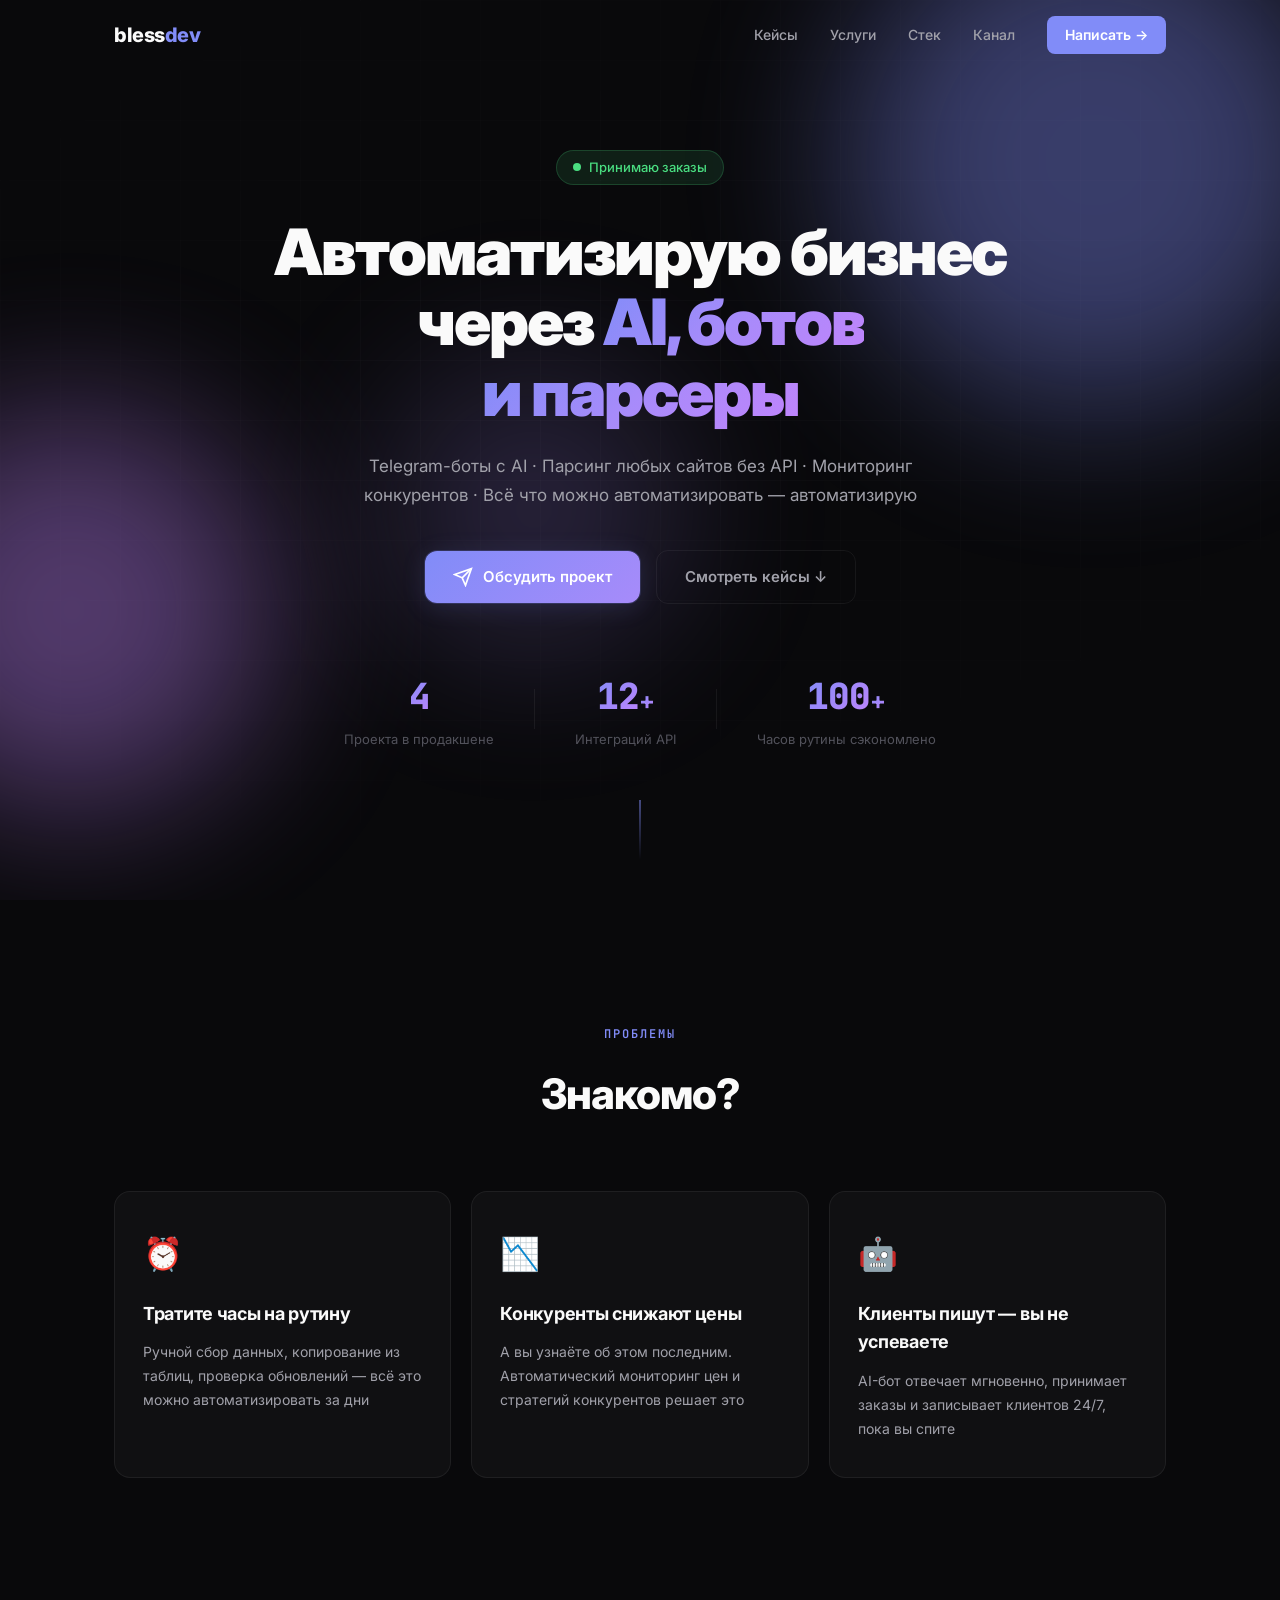
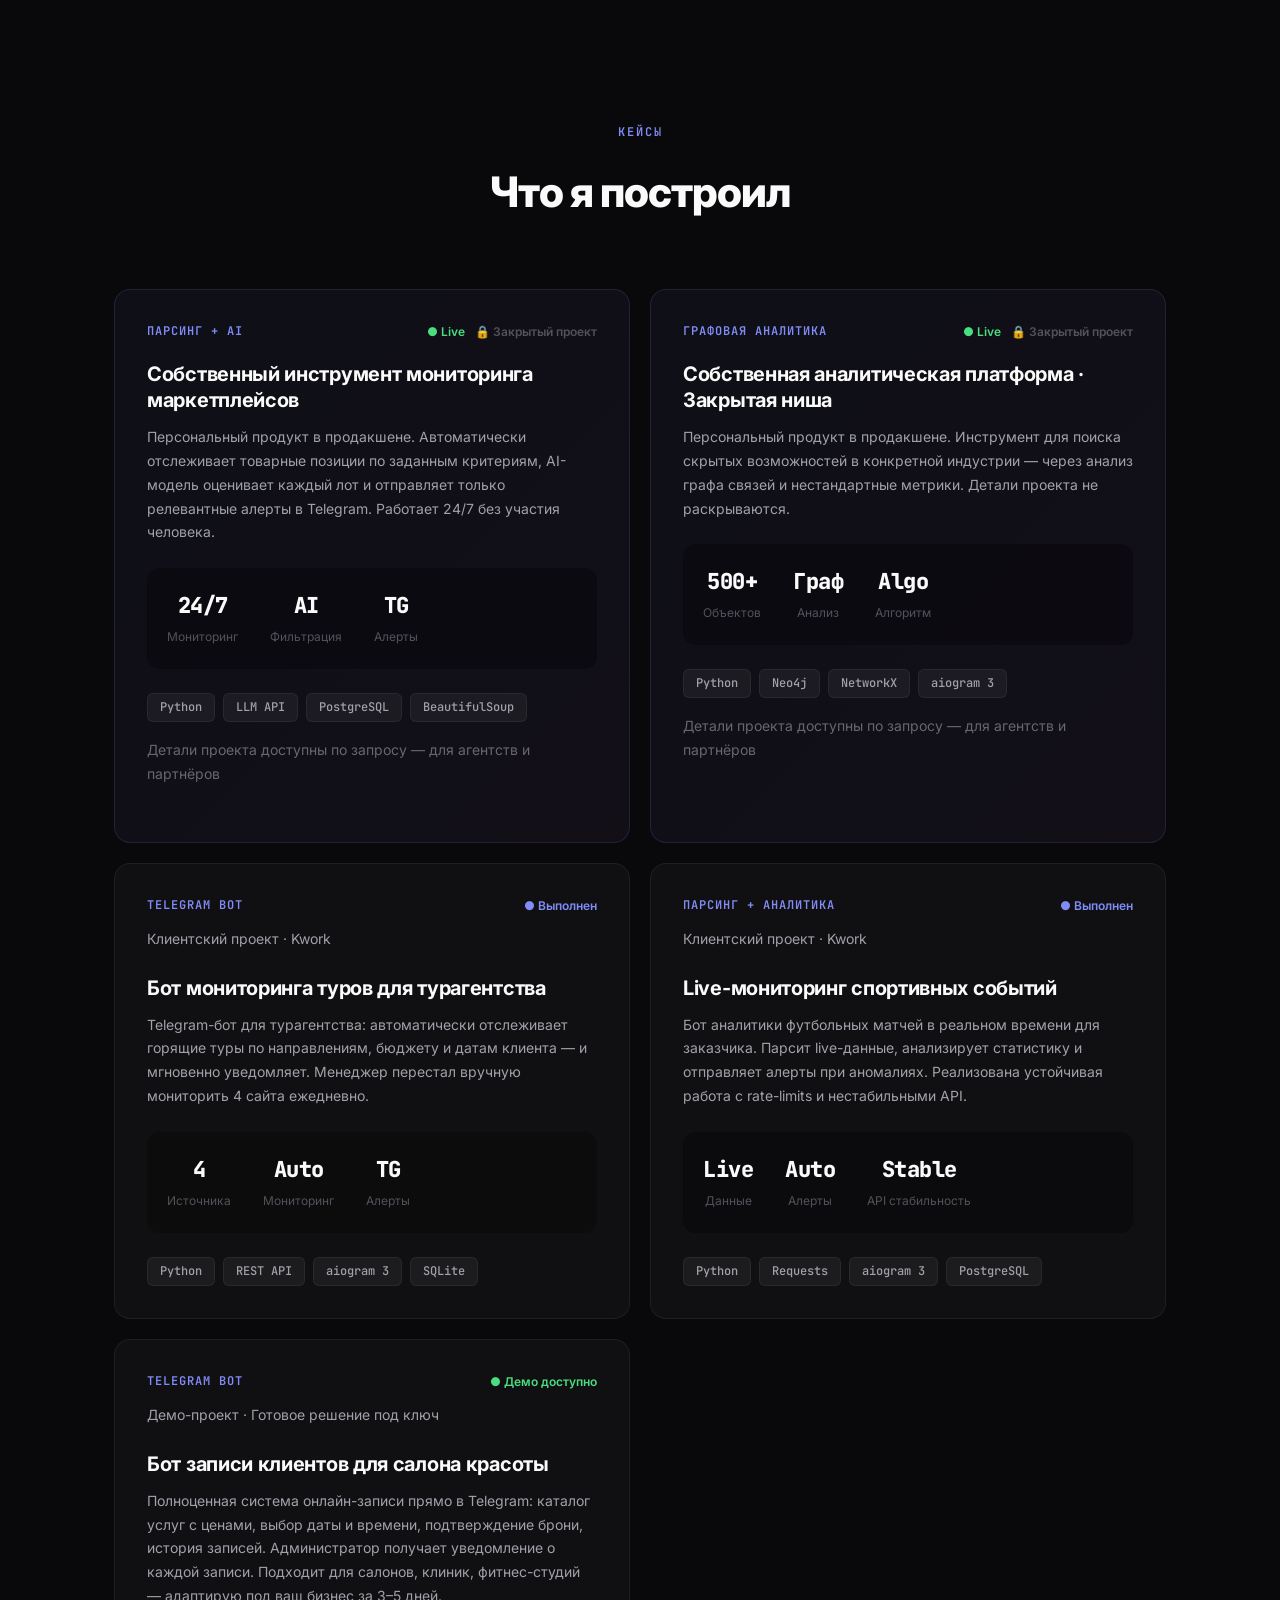
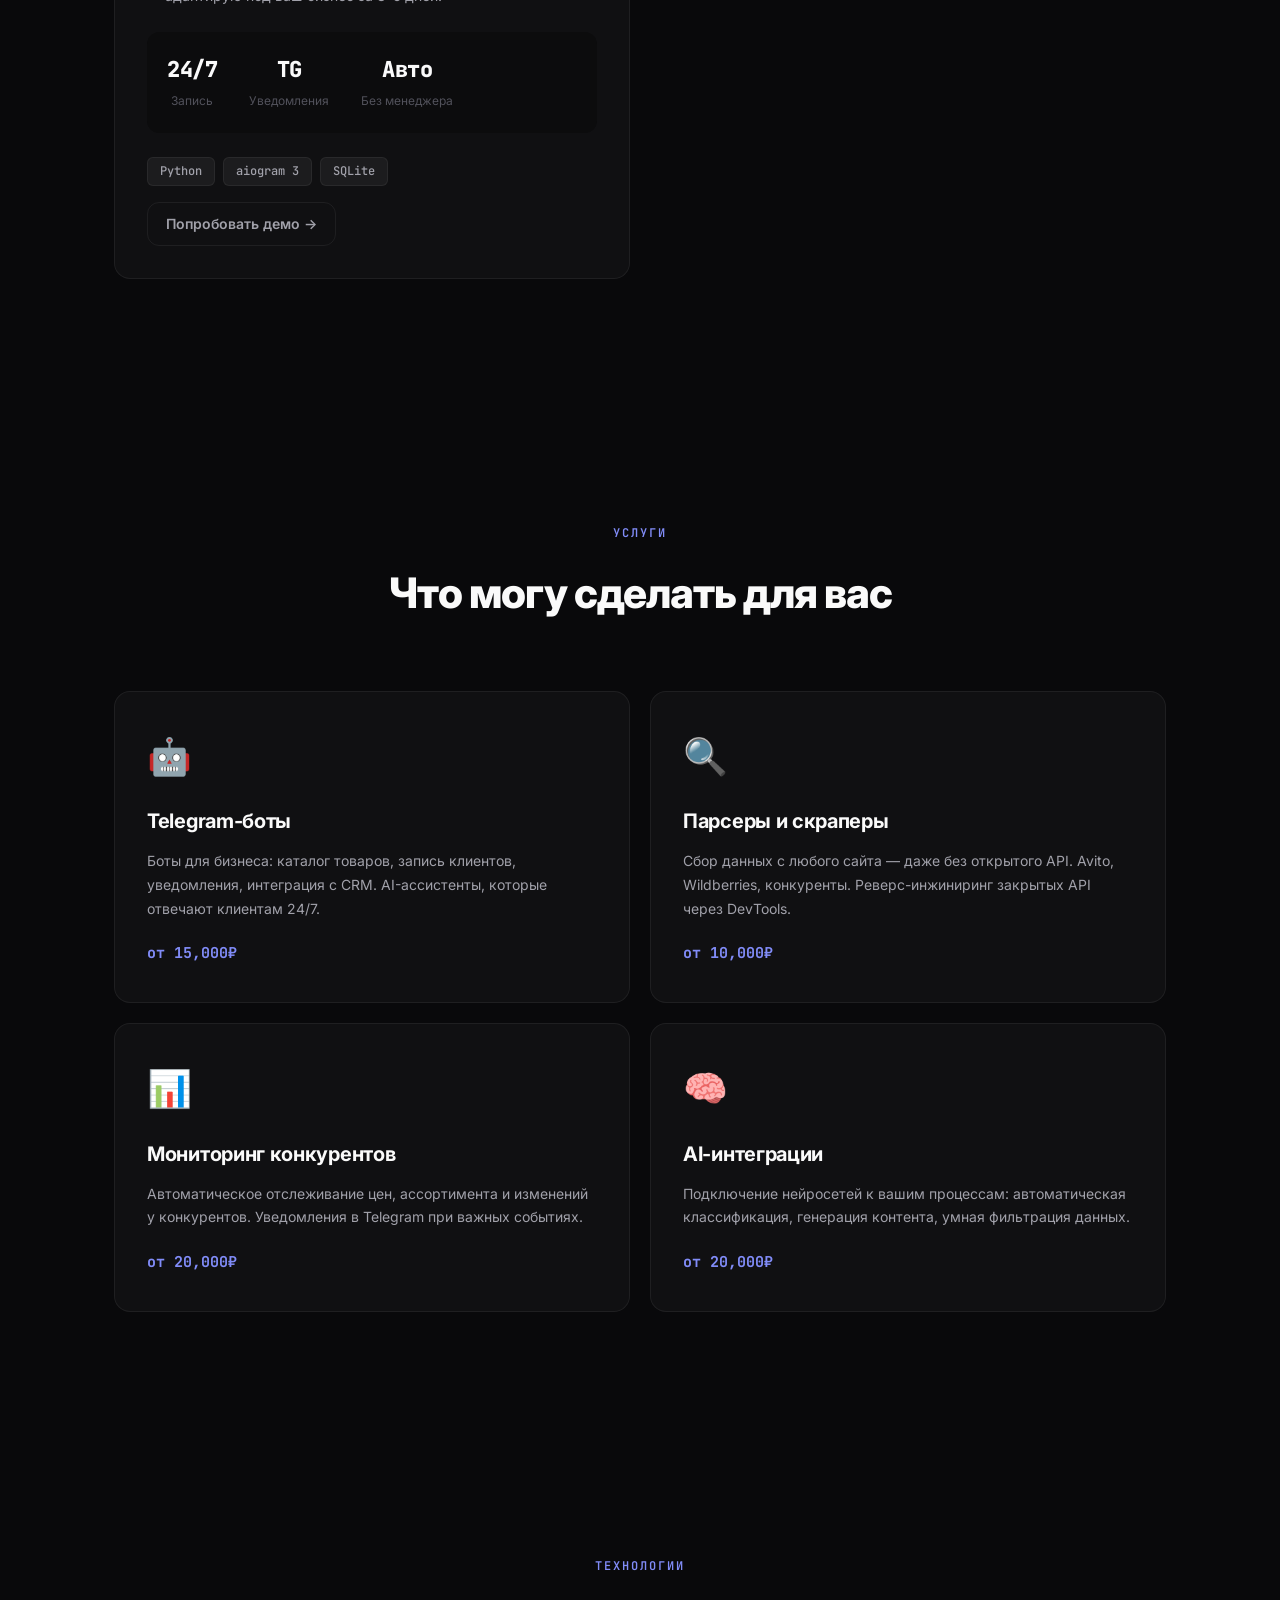
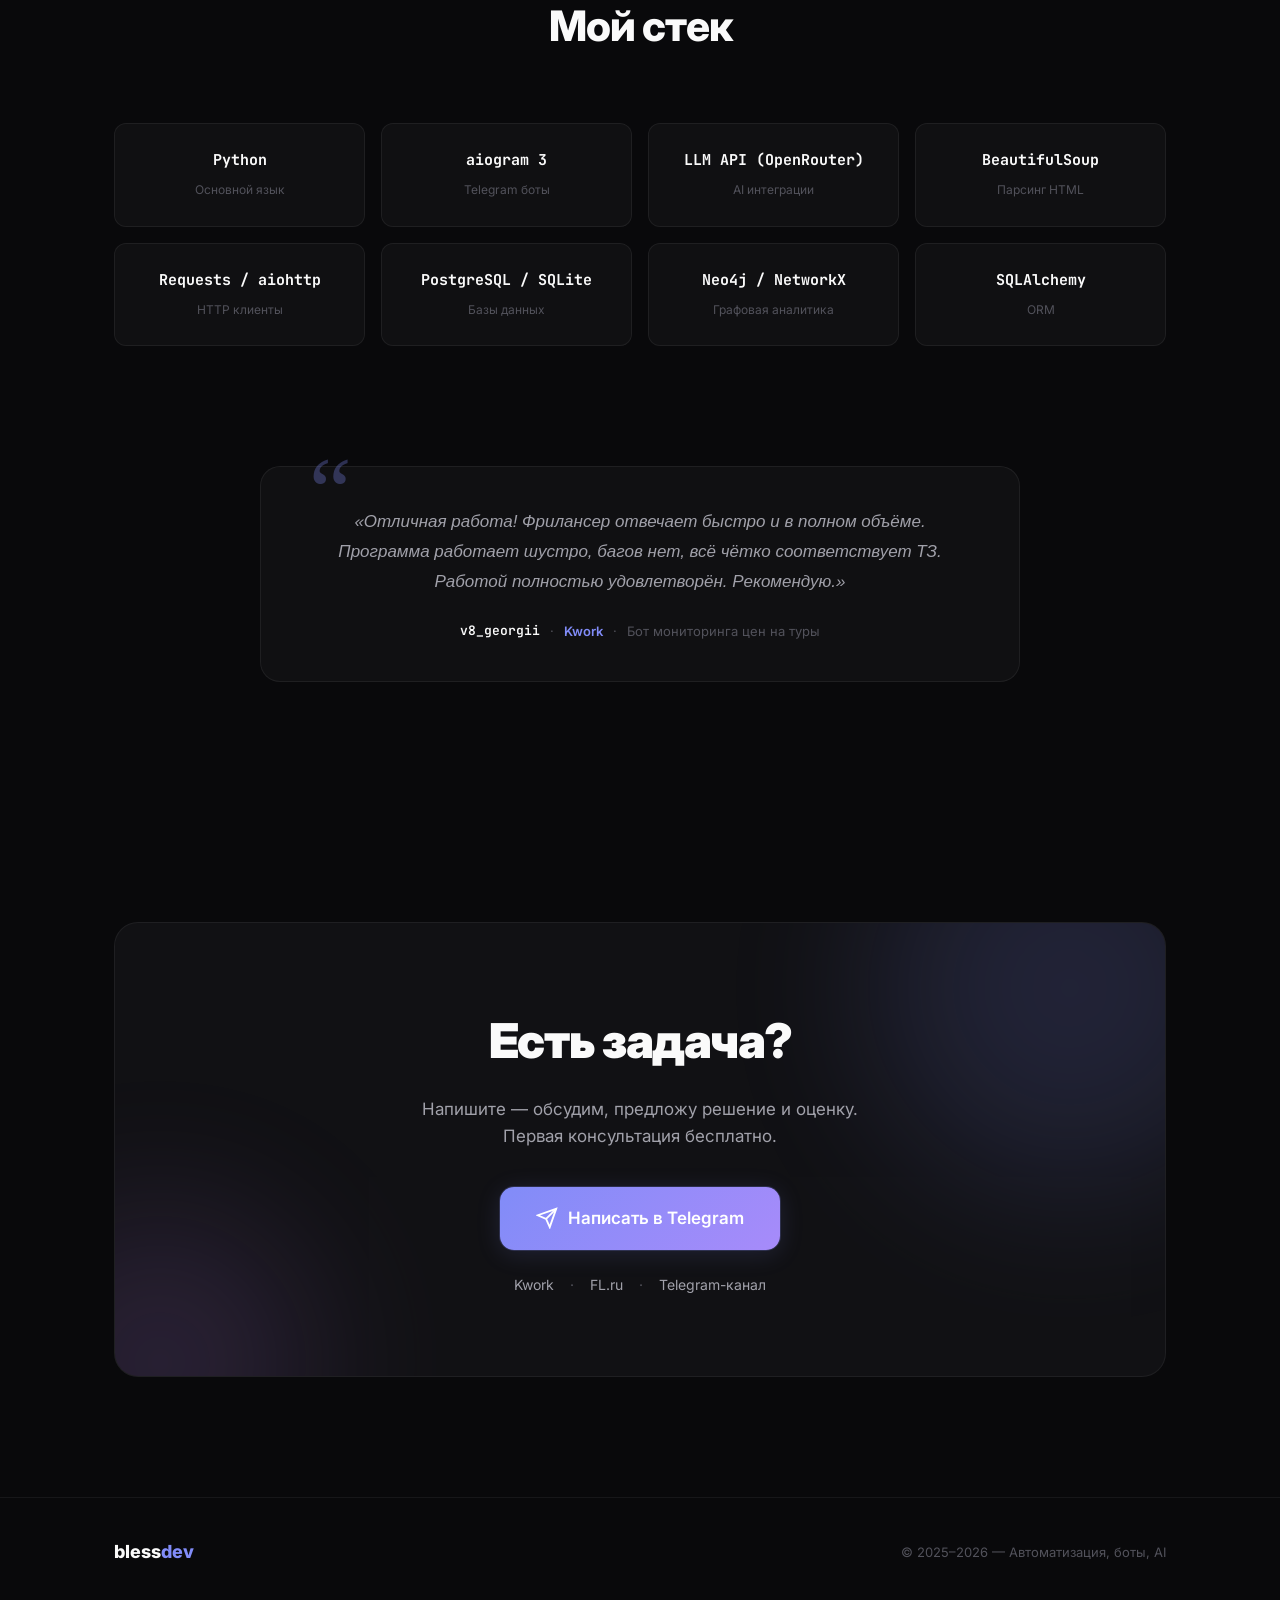
==== commit 852b4c92: "Добавить блок отзыва между стеком и CTA Цитата от v8_georgii (Kwork) с мета-строкой: автор, платформ" ====
--- a/index.html
+++ b/index.html
@@ -399,6 +399,22 @@
         </div>
     </section>
 
+    <!-- Testimonial -->
+    <section class="testimonial">
+        <div class="container">
+            <div class="testimonial-card">
+                <div class="testimonial-quote">«Отличная работа! Фрилансер отвечает быстро и в полном объёме. Программа работает шустро, багов нет, всё чётко соответствует ТЗ. Работой полностью удовлетворён. Рекомендую.»</div>
+                <div class="testimonial-meta">
+                    <span class="testimonial-author">v8_georgii</span>
+                    <span class="testimonial-dot">·</span>
+                    <span class="testimonial-source">Kwork</span>
+                    <span class="testimonial-dot">·</span>
+                    <span class="testimonial-project">Бот мониторинга цен на туры</span>
+                </div>
+            </div>
+        </div>
+    </section>
+
     <!-- CTA -->
     <section class="cta" id="cta">
         <div class="container">
--- a/style.css
+++ b/style.css
@@ -731,6 +731,84 @@
 .stack-desc {
     font-size: 12px;
     color: var(--text-muted);
+}
+
+/* ── Testimonial ── */
+.testimonial {
+    padding: 0 0 var(--section-gap);
+}
+
+.testimonial-card {
+    max-width: 760px;
+    margin: 0 auto;
+    padding: 40px 48px;
+    border-radius: 20px;
+    background: var(--bg-card);
+    border: 1px solid var(--border);
+    text-align: center;
+    position: relative;
+}
+
+.testimonial-card::before {
+    content: '\201C';
+    position: absolute;
+    top: -24px;
+    left: 48px;
+    font-size: 96px;
+    line-height: 1;
+    color: var(--accent-1);
+    opacity: 0.3;
+    font-family: Georgia, serif;
+}
+
+.testimonial-quote {
+    font-size: 17px;
+    line-height: 1.75;
+    color: var(--text-secondary);
+    margin-bottom: 24px;
+    font-style: italic;
+}
+
+.testimonial-meta {
+    display: flex;
+    align-items: center;
+    justify-content: center;
+    gap: 10px;
+    font-size: 13px;
+}
+
+.testimonial-author {
+    font-weight: 600;
+    color: var(--text-primary);
+    font-family: var(--font-mono);
+}
+
+.testimonial-dot {
+    color: var(--text-muted);
+}
+
+.testimonial-source {
+    color: var(--accent-1);
+    font-weight: 600;
+}
+
+.testimonial-project {
+    color: var(--text-muted);
+}
+
+@media (max-width: 768px) {
+    .testimonial-card {
+        padding: 32px 24px;
+    }
+
+    .testimonial-quote {
+        font-size: 15px;
+    }
+
+    .testimonial-meta {
+        flex-wrap: wrap;
+        gap: 6px;
+    }
 }
 
 /* ── CTA ── */
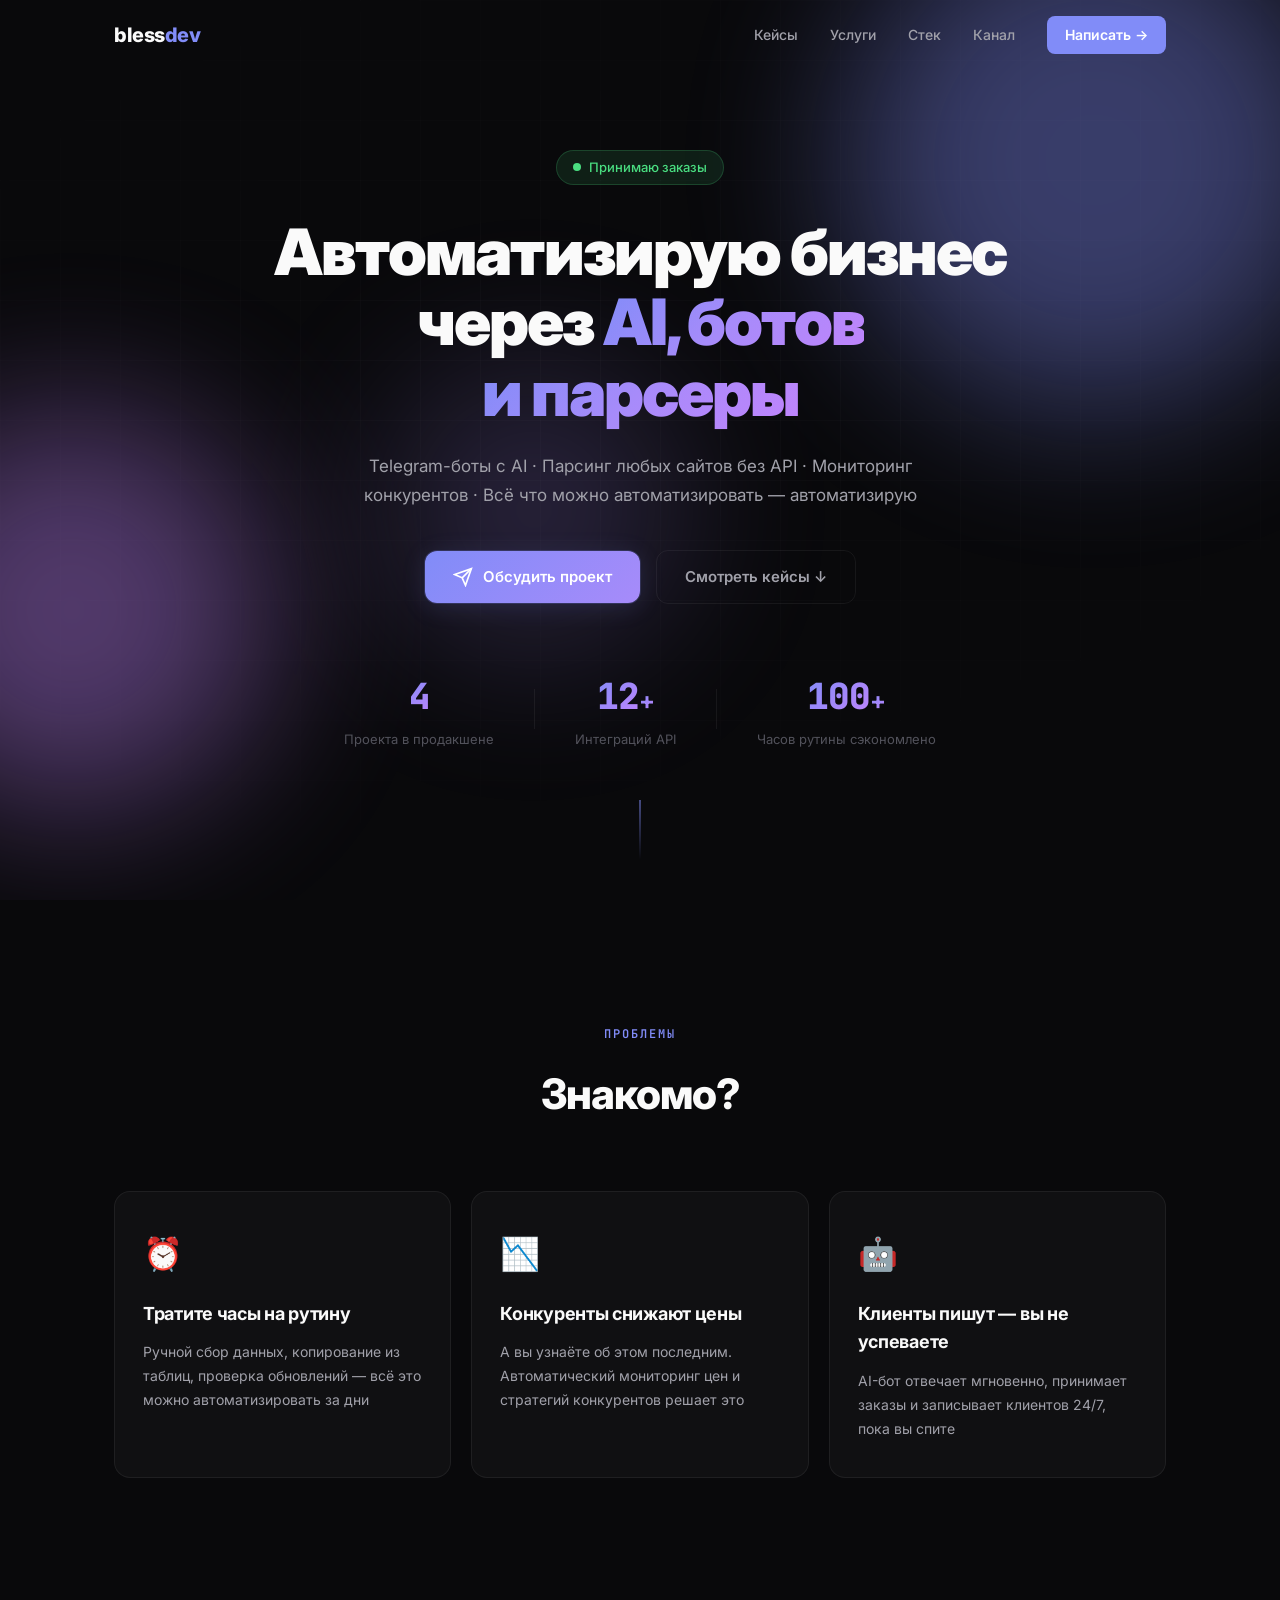
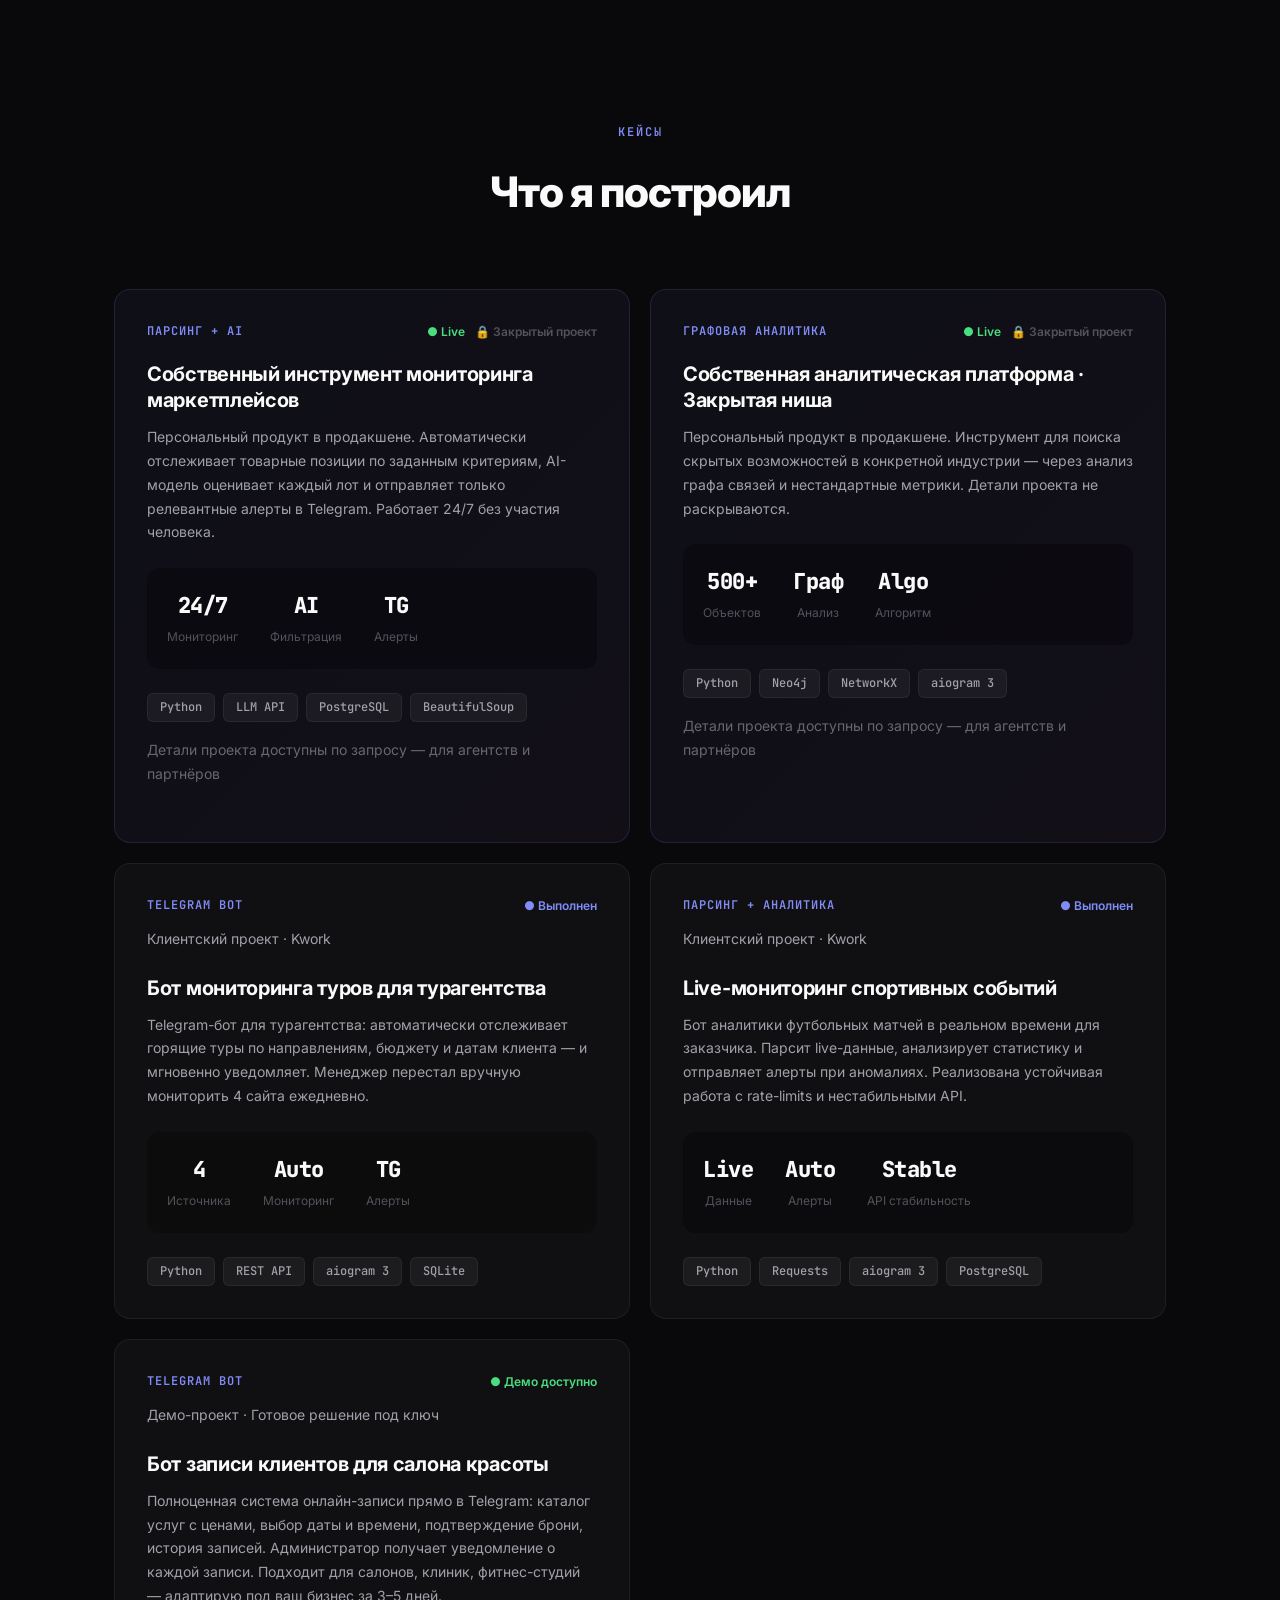
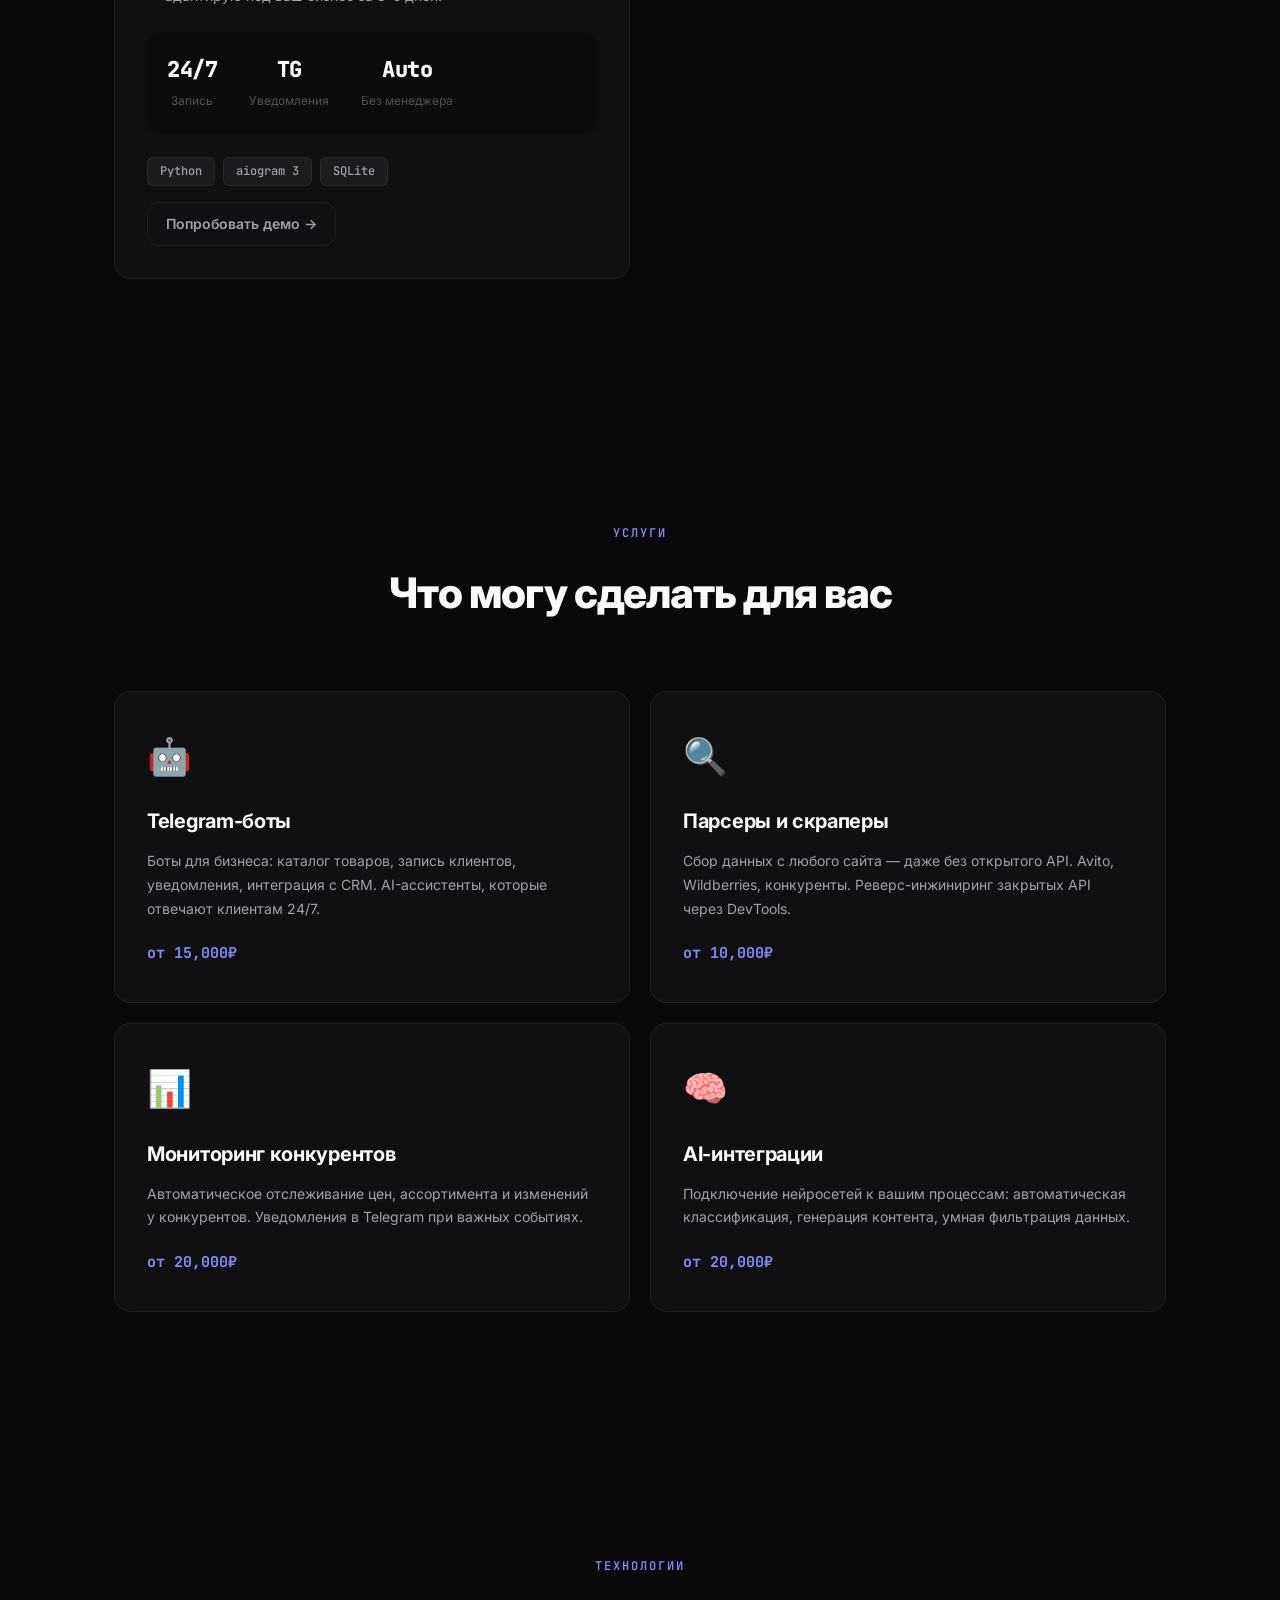
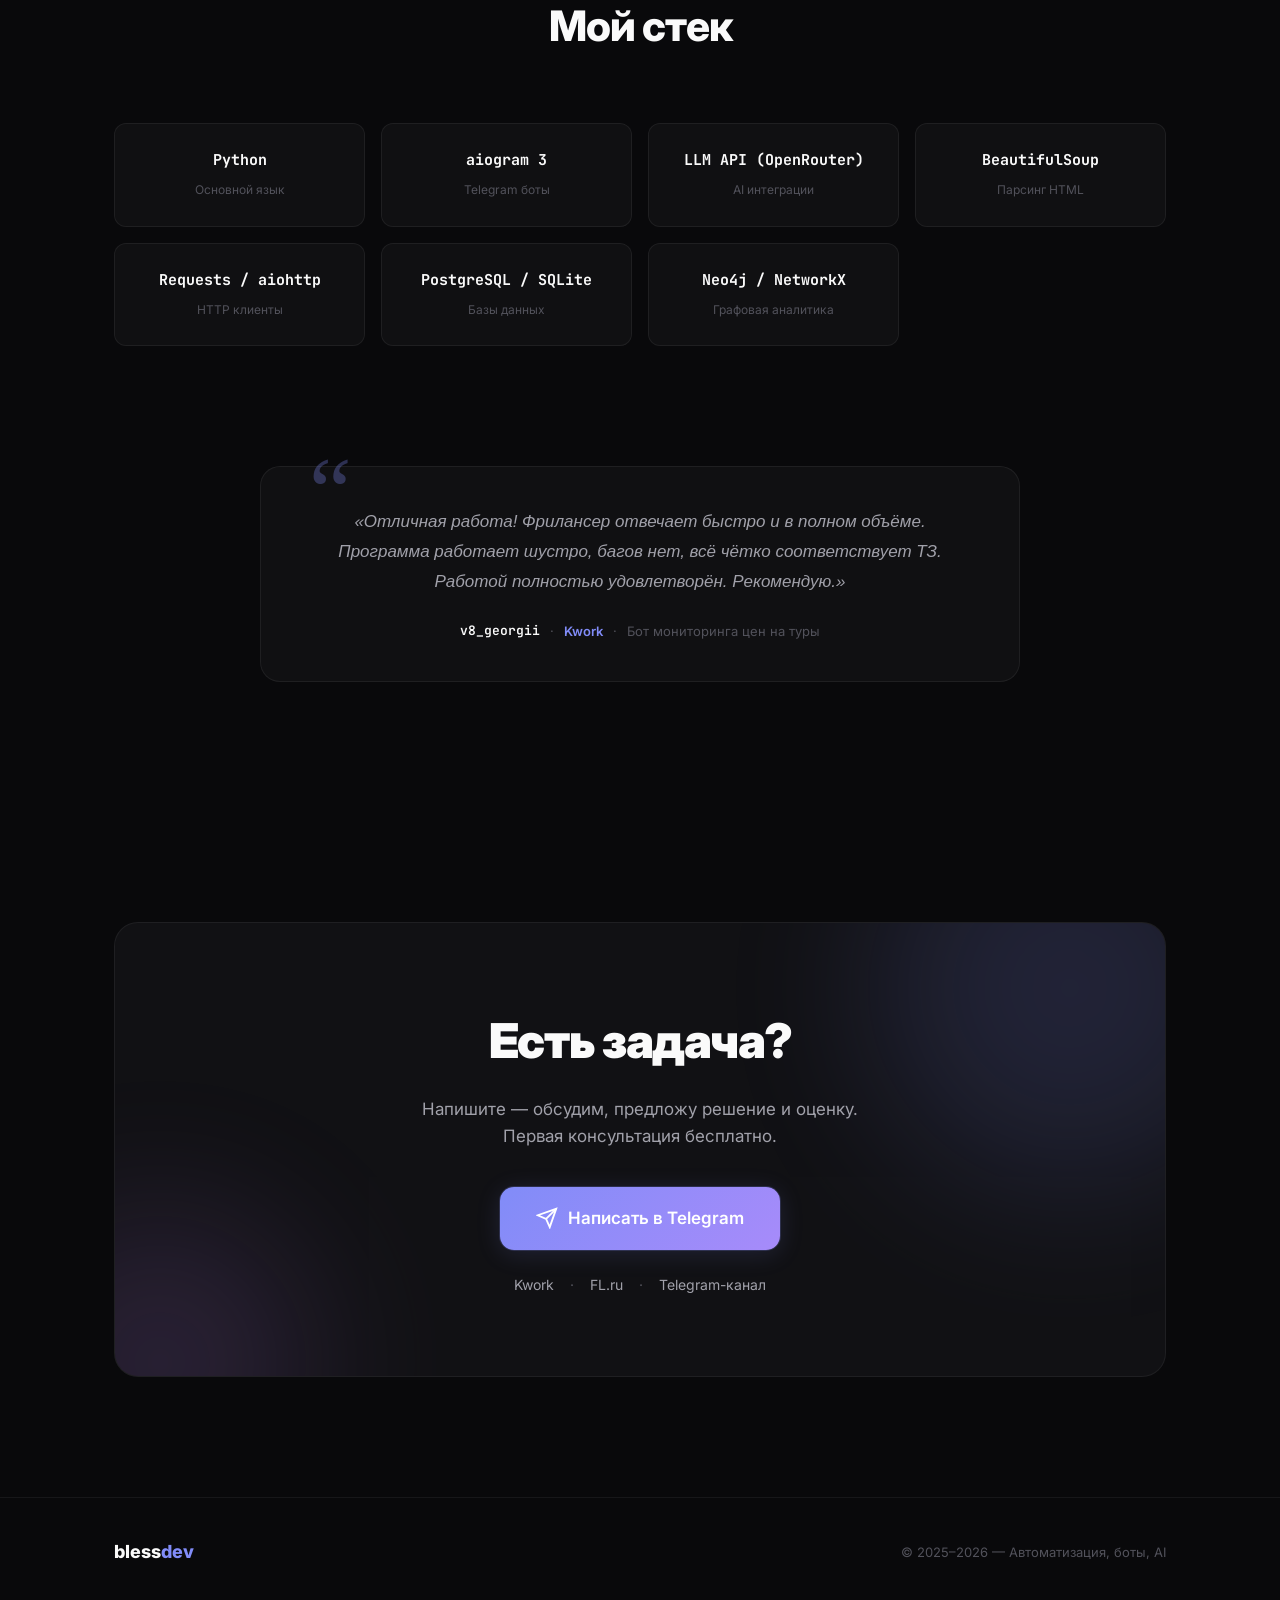
==== commit 0af698c3: "Заменить «Авто» на «Auto» в метрике карточки салона" ====
--- a/index.html
+++ b/index.html
@@ -299,7 +299,7 @@
                             <span class="metric-label">Уведомления</span>
                         </div>
                         <div class="metric">
-                            <span class="metric-value">Авто</span>
+                            <span class="metric-value">Auto</span>
                             <span class="metric-label">Без менеджера</span>
                         </div>
                     </div>
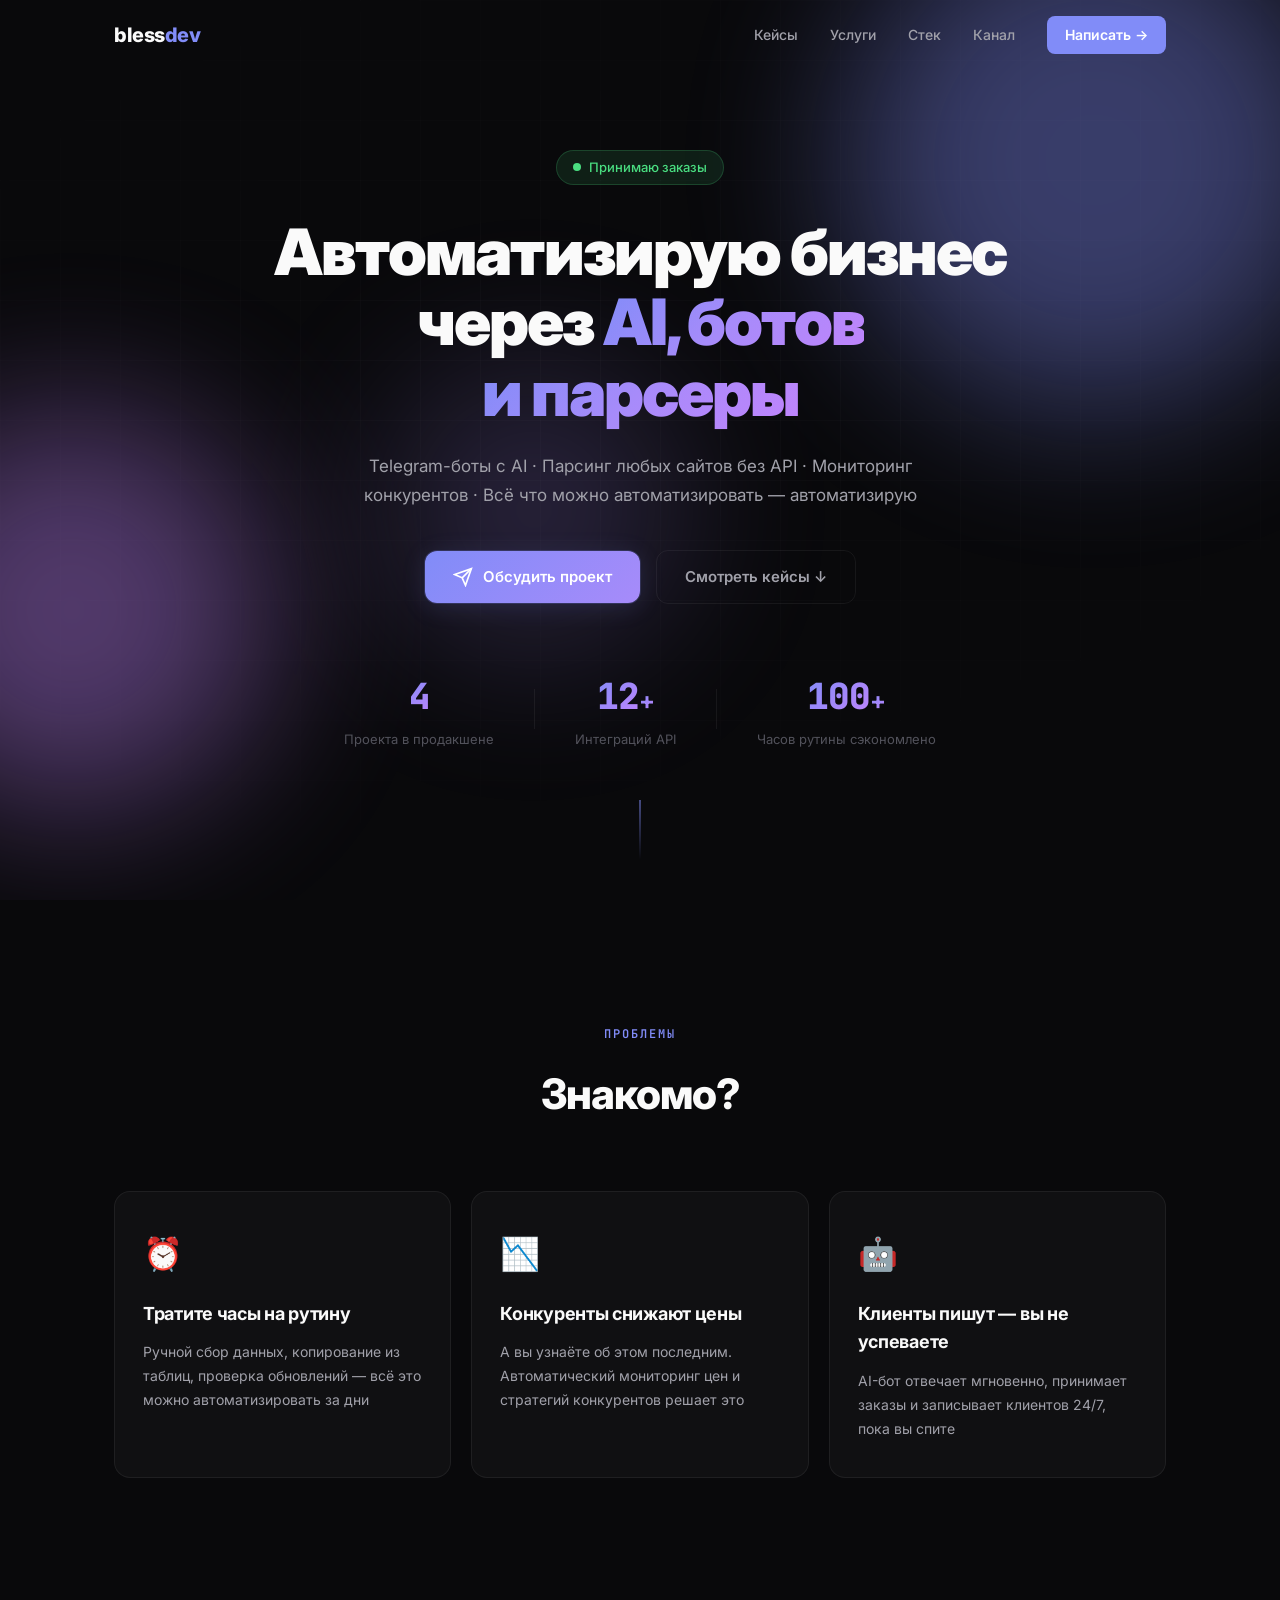
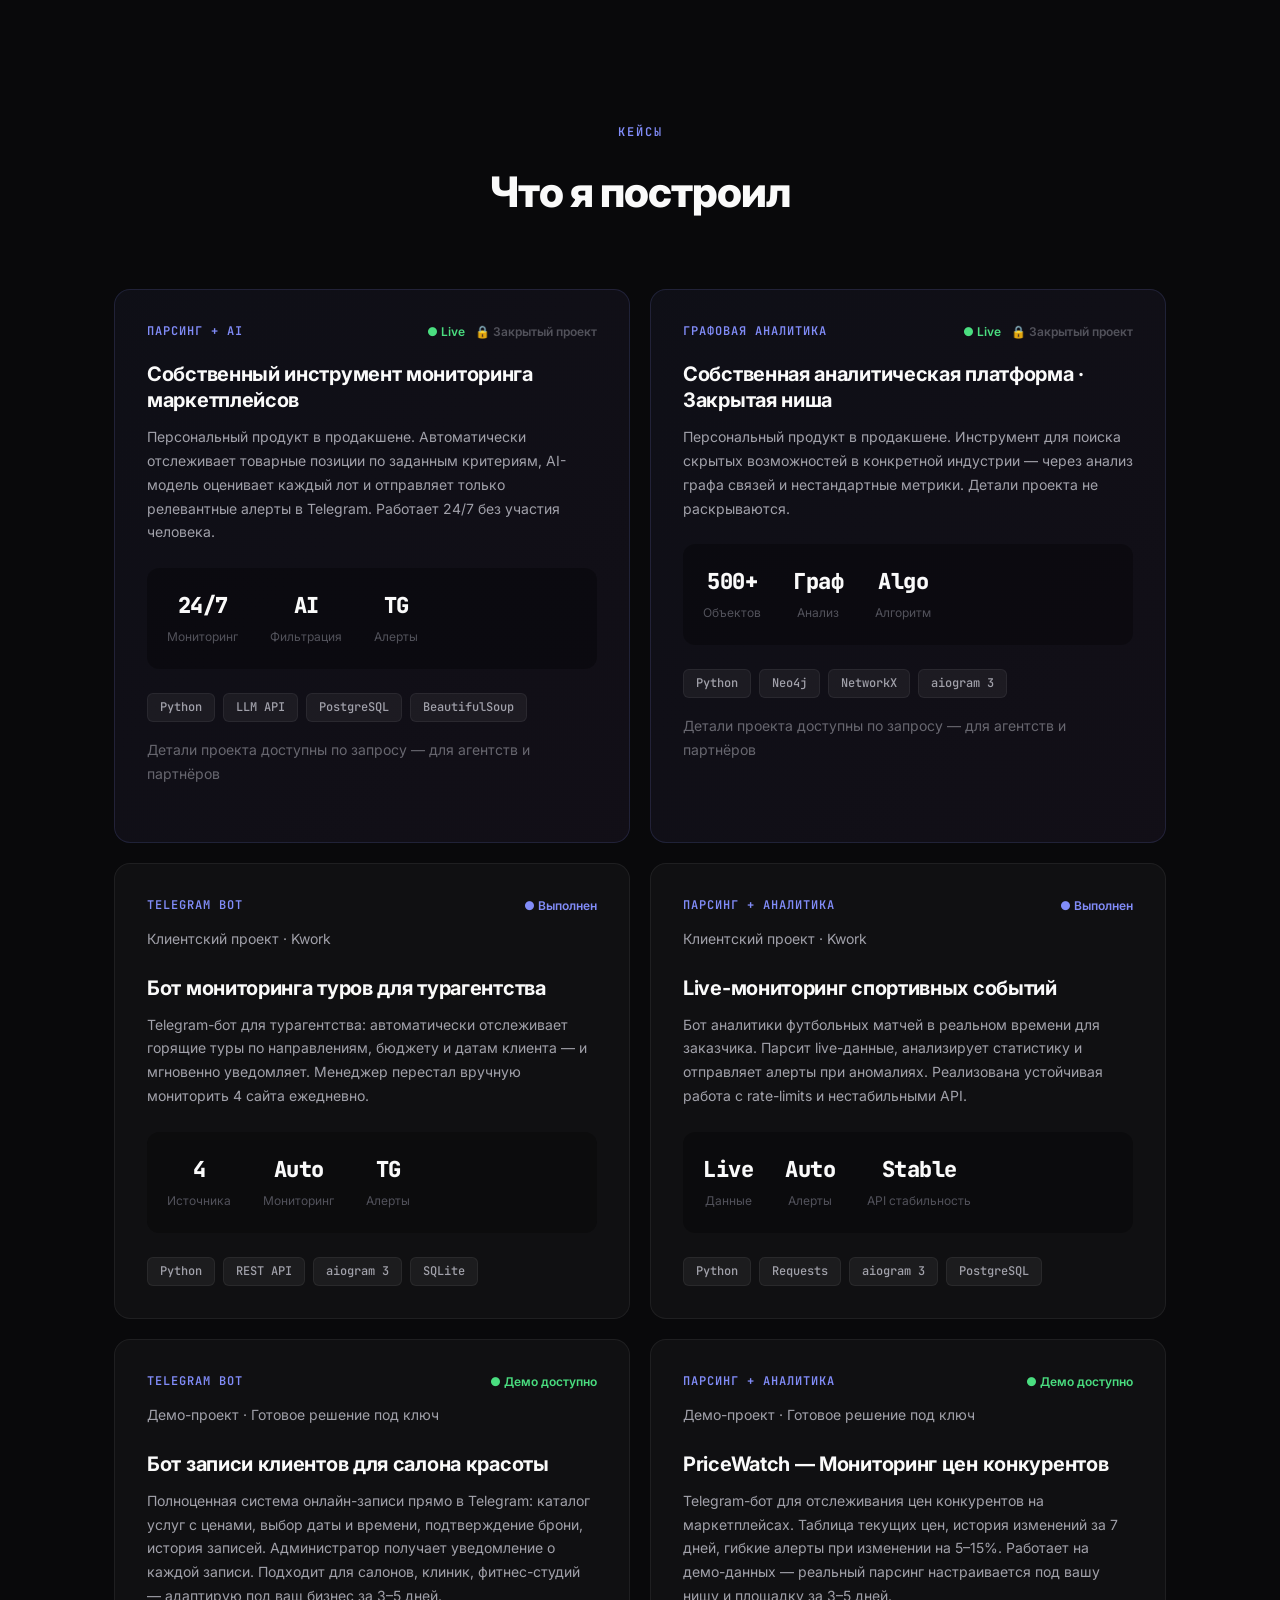
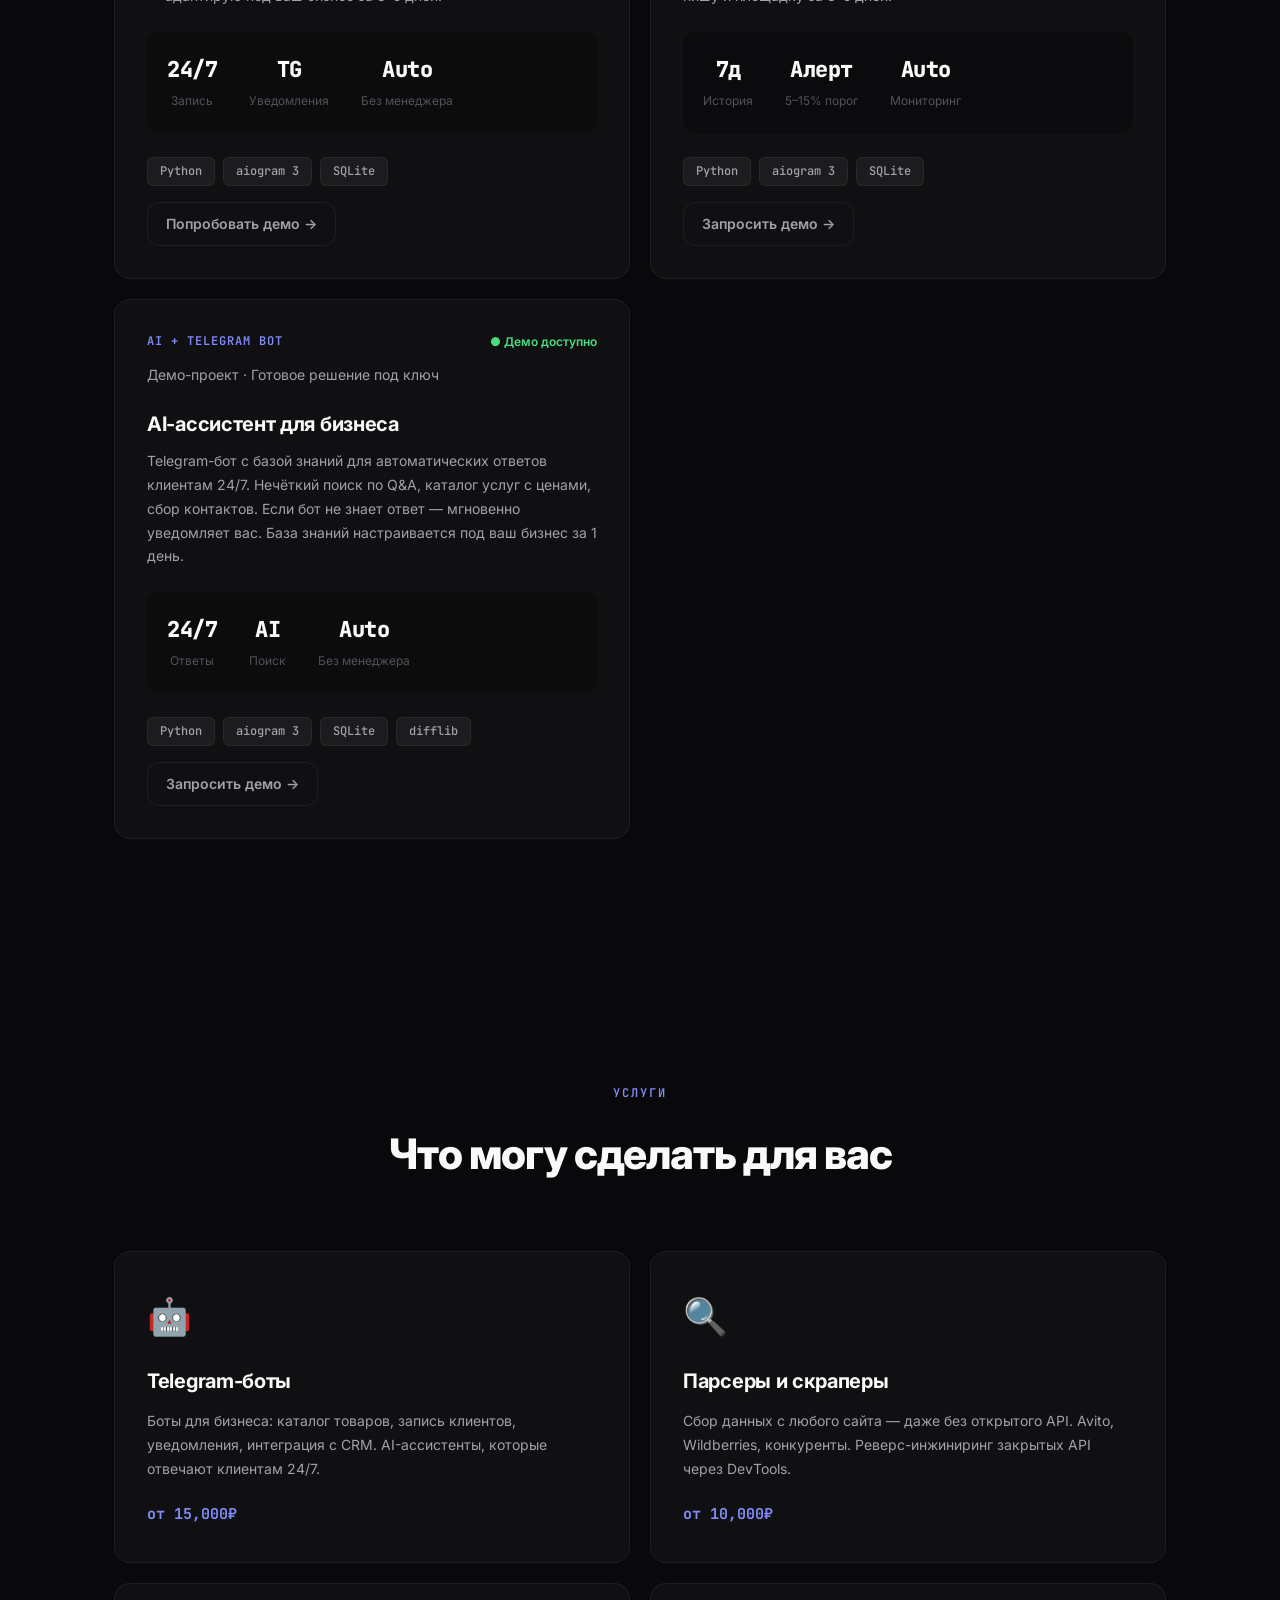
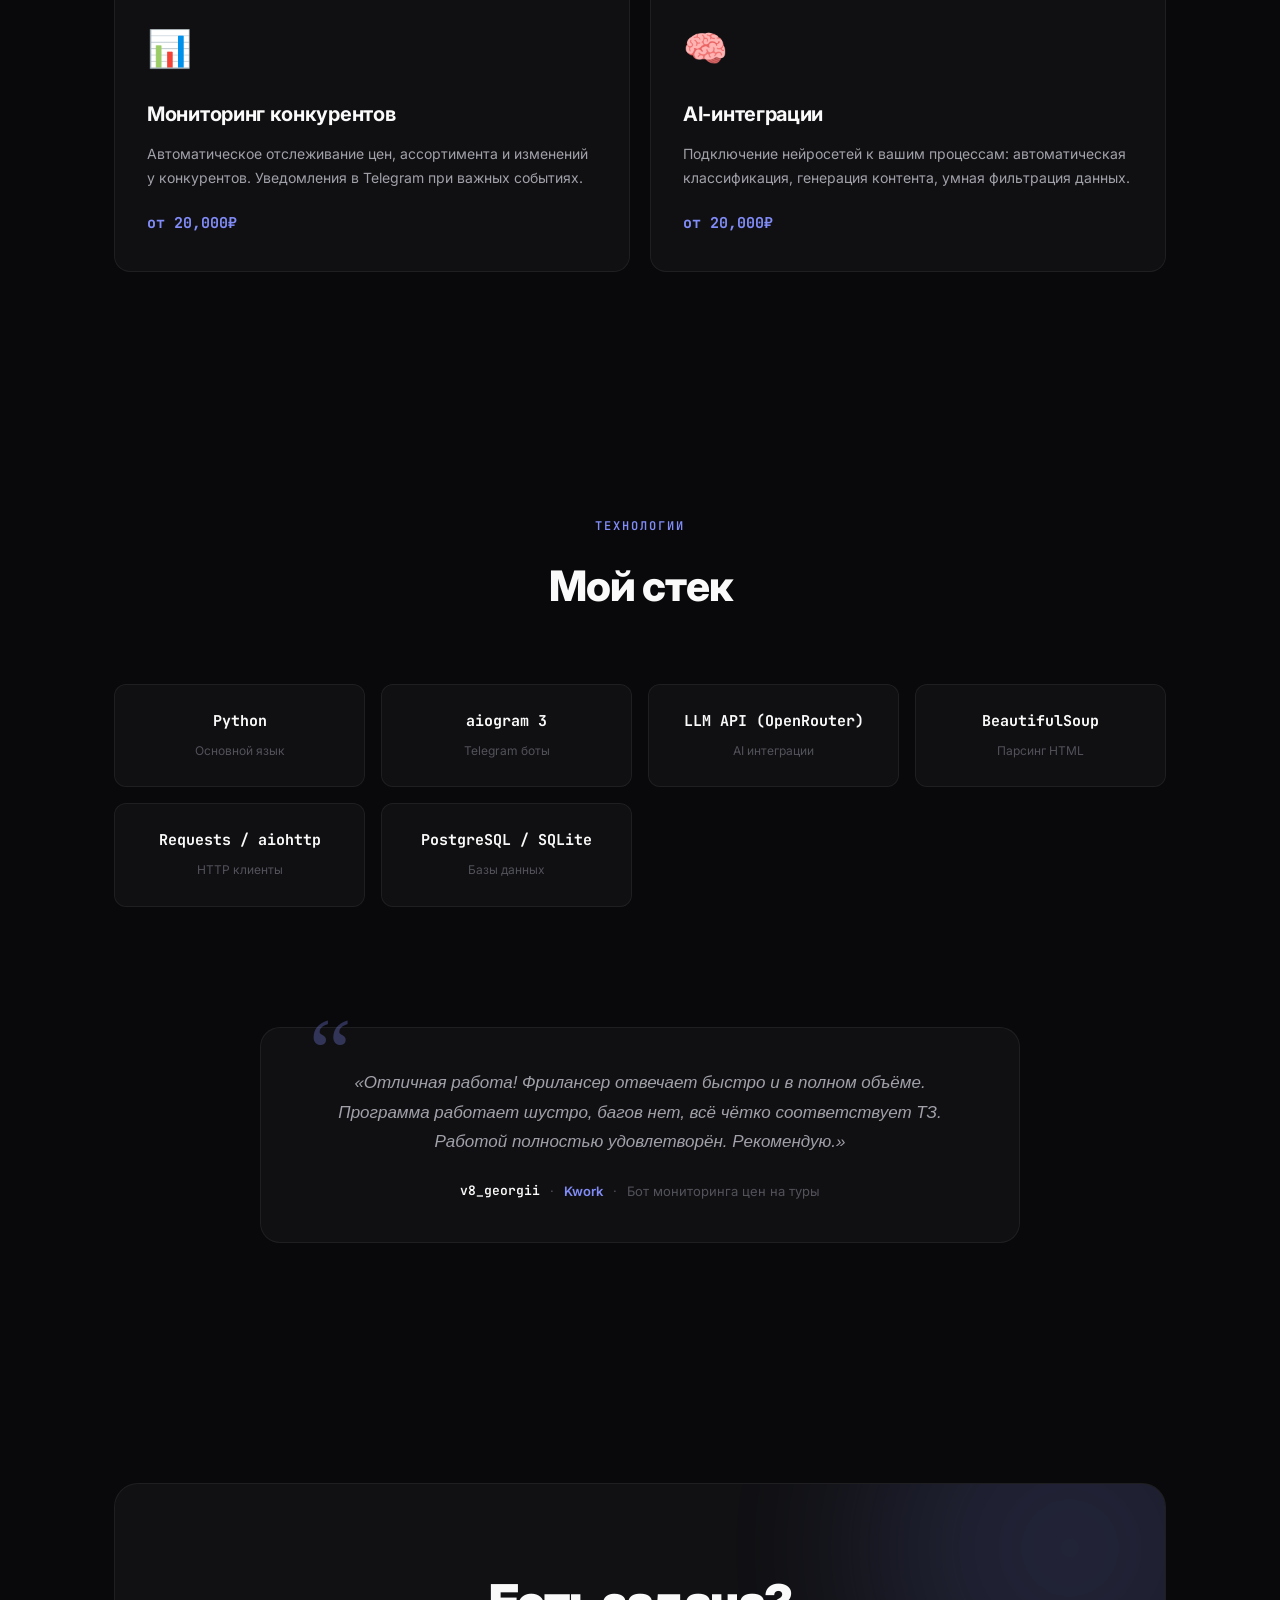
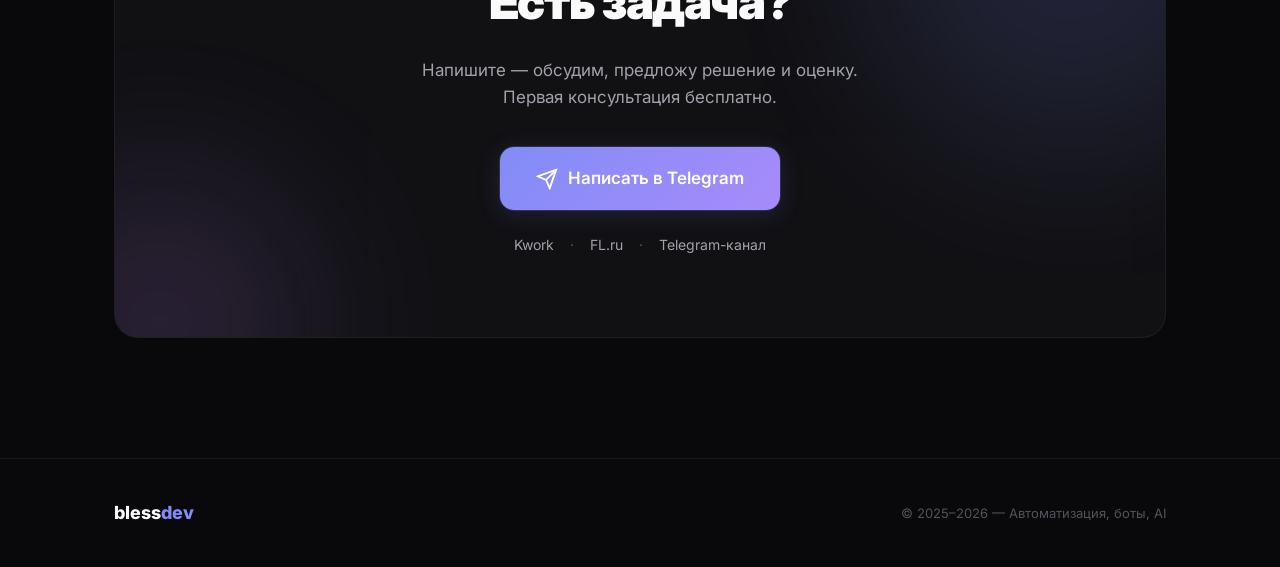
==== commit 259948d9: "добавить кейсы PriceWatch и AI-ассистент Co-Authored-By: Claude Sonnet 4.6 <noreply@anthropic.com>" ====
--- a/index.html
+++ b/index.html
@@ -311,6 +311,69 @@
                     <a href="https://t.me/salon_krasotulek_bot" target="_blank" class="btn btn-ghost btn-demo">Попробовать демо →</a>
                 </div>
 
+                <!-- Case 6 — PriceWatch -->
+                <div class="case-card">
+                    <div class="case-header">
+                        <span class="case-tag">ПАРСИНГ + АНАЛИТИКА</span>
+                        <span class="case-status live">● Демо доступно</span>
+                    </div>
+                    <p class="case-client">Демо-проект · Готовое решение под ключ</p>
+                    <h3>PriceWatch — Мониторинг цен конкурентов</h3>
+                    <p>Telegram-бот для отслеживания цен конкурентов на маркетплейсах. Таблица текущих цен, история изменений за 7 дней, гибкие алерты при изменении на 5–15%. Работает на демо-данных — реальный парсинг настраивается под вашу нишу и площадку за 3–5 дней.</p>
+                    <div class="case-metrics">
+                        <div class="metric">
+                            <span class="metric-value">7д</span>
+                            <span class="metric-label">История</span>
+                        </div>
+                        <div class="metric">
+                            <span class="metric-value">Алерт</span>
+                            <span class="metric-label">5–15% порог</span>
+                        </div>
+                        <div class="metric">
+                            <span class="metric-value">Auto</span>
+                            <span class="metric-label">Мониторинг</span>
+                        </div>
+                    </div>
+                    <div class="case-stack">
+                        <span>Python</span>
+                        <span>aiogram 3</span>
+                        <span>SQLite</span>
+                    </div>
+                    <a href="https://t.me/blessdev_off" target="_blank" class="btn btn-ghost btn-demo">Запросить демо →</a>
+                </div>
+
+                <!-- Case 7 — AI-ассистент -->
+                <div class="case-card">
+                    <div class="case-header">
+                        <span class="case-tag">AI + TELEGRAM BOT</span>
+                        <span class="case-status live">● Демо доступно</span>
+                    </div>
+                    <p class="case-client">Демо-проект · Готовое решение под ключ</p>
+                    <h3>AI-ассистент для бизнеса</h3>
+                    <p>Telegram-бот с базой знаний для автоматических ответов клиентам 24/7. Нечёткий поиск по Q&A, каталог услуг с ценами, сбор контактов. Если бот не знает ответ — мгновенно уведомляет вас. База знаний настраивается под ваш бизнес за 1 день.</p>
+                    <div class="case-metrics">
+                        <div class="metric">
+                            <span class="metric-value">24/7</span>
+                            <span class="metric-label">Ответы</span>
+                        </div>
+                        <div class="metric">
+                            <span class="metric-value">AI</span>
+                            <span class="metric-label">Поиск</span>
+                        </div>
+                        <div class="metric">
+                            <span class="metric-value">Auto</span>
+                            <span class="metric-label">Без менеджера</span>
+                        </div>
+                    </div>
+                    <div class="case-stack">
+                        <span>Python</span>
+                        <span>aiogram 3</span>
+                        <span>SQLite</span>
+                        <span>difflib</span>
+                    </div>
+                    <a href="https://t.me/blessdev_off" target="_blank" class="btn btn-ghost btn-demo">Запросить демо →</a>
+                </div>
+
             </div>
         </div>
     </section>
